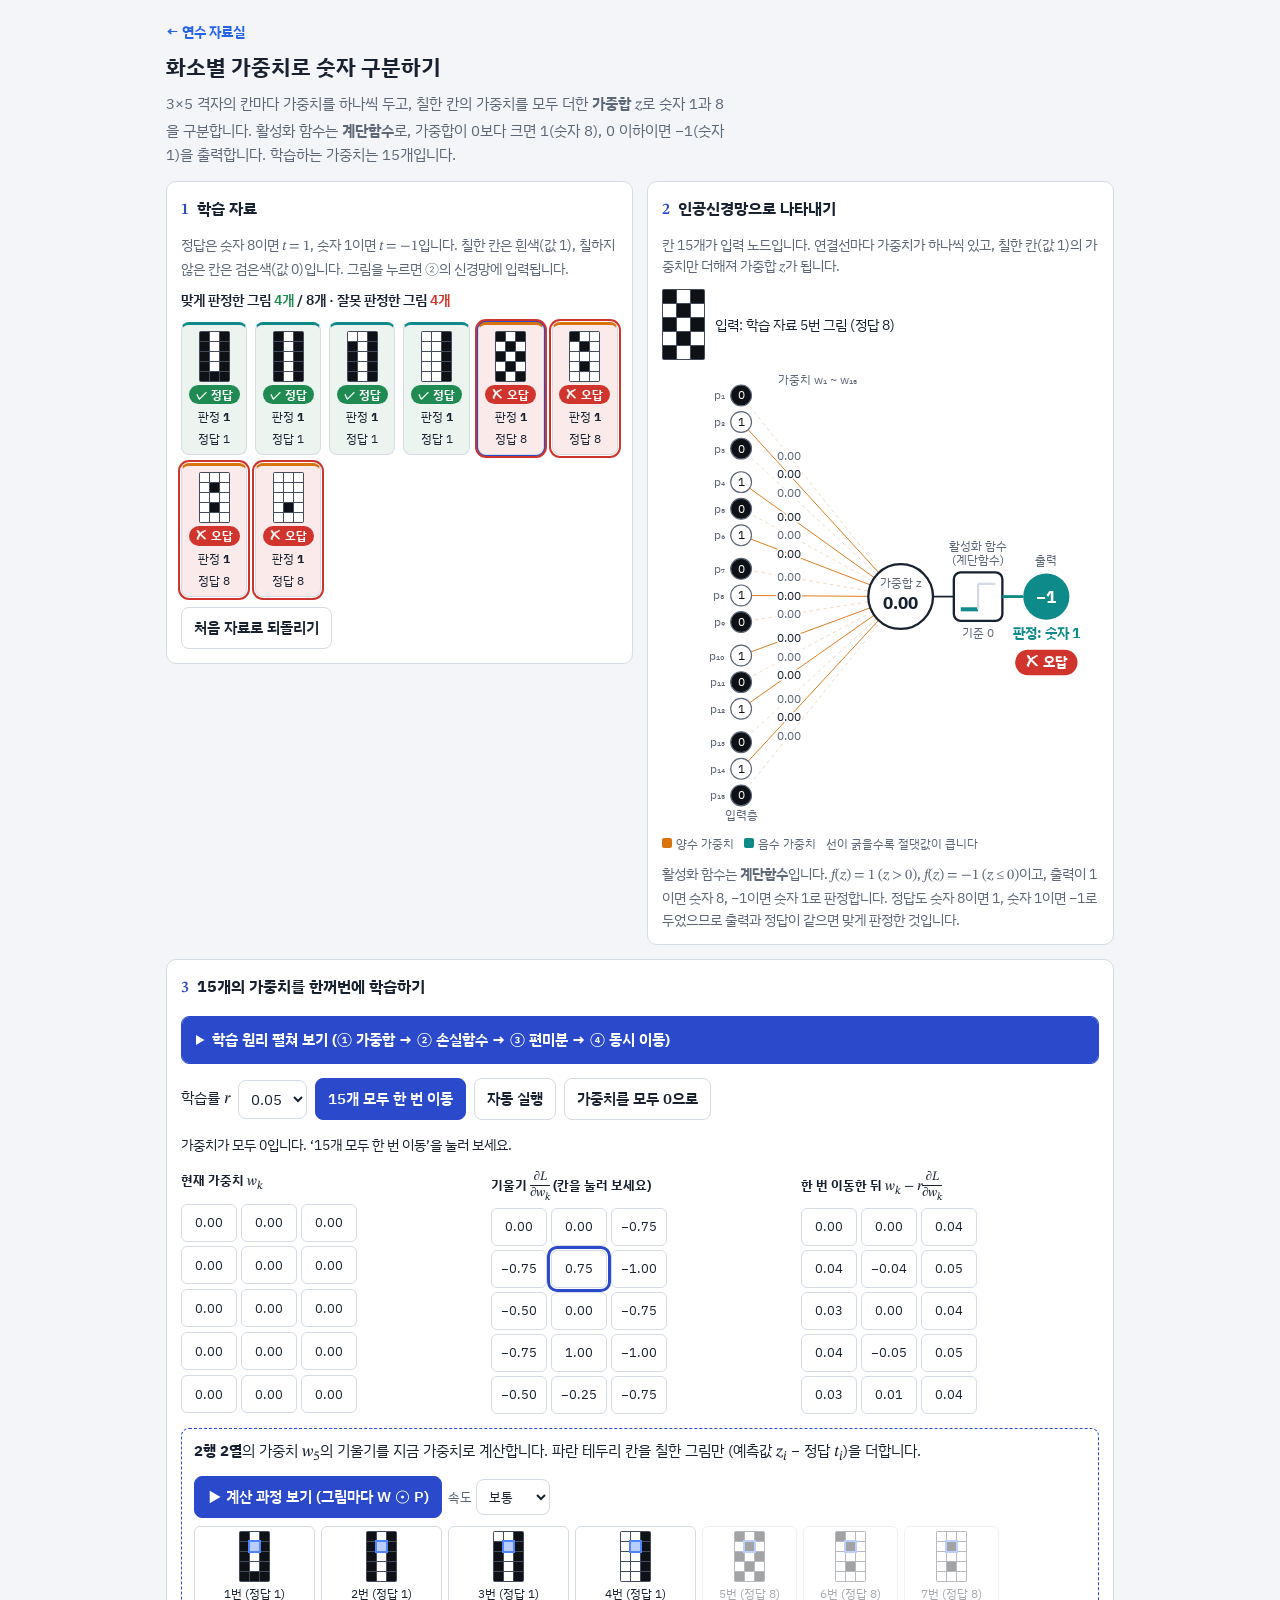
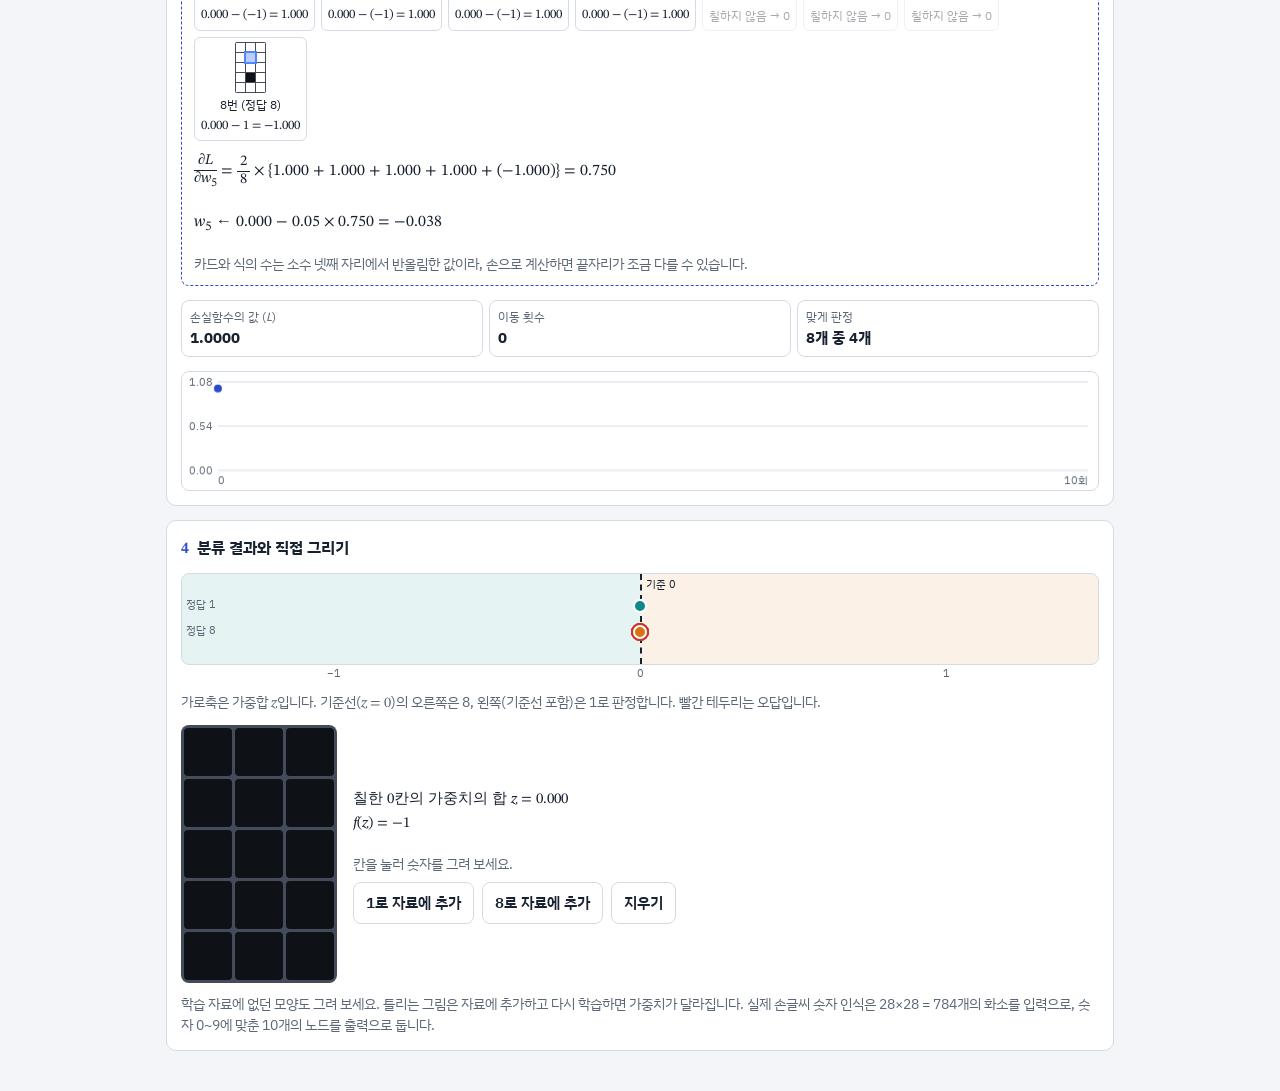
==== digit-weights/index.html @ baab2f42 "화소별 가중치 앱: 한 번 이동 애니메이션과 아다마르 곱 기울기 계산 애니메이션 추가 - 15개 모두 한 번 이동: 이동한 뒤 가중치가 현재 가중치 표로 날아가고, 기울기·이동 후" ====
<!DOCTYPE html>
<html lang="ko">
<head>
<meta charset="utf-8">
<meta name="viewport" content="width=device-width, initial-scale=1">
<title>화소별 가중치로 숫자 구분하기</title>
<link rel="preconnect" href="https://fonts.googleapis.com">
<link href="https://fonts.googleapis.com/css2?family=IBM+Plex+Sans+KR:wght@400;500;600;700&family=STIX+Two+Text:ital,wght@0,400;0,600;1,400;1,600&display=swap" rel="stylesheet">
<style>
/* 배치: 학습 자료·신경망(2단) → 15개 가중치 학습 → 분류 결과와 직접 그리기 */
:root{
  --bg:#f3f5f8; --panel:#ffffff; --ink:#18212f; --sub:#5b6676; --line:#d5dbe4;
  --accent:#2b4acb; --one:#0f8a8a; --seven:#8a4fd3; --eight:#d9730d; --bad:#d0342c; --good:#1f8a52; --cell:#e6eaf0;
  --pix-on:#ffffff; --pix-off:#0e1116; --pix-grid:#444c5c; --pix-hl:#4f86ff;
  --font-body:"IBM Plex Sans KR","Apple SD Gothic Neo","Malgun Gothic",sans-serif;
  --font-math:"STIX Two Text","Times New Roman",serif;
}
@media (prefers-color-scheme: dark){
  :root:not([data-theme="light"]){
    --bg:#11151c; --panel:#1a202a; --ink:#e8ecf2; --sub:#9aa5b5; --line:#313a48;
    --accent:#8ea4ff; --one:#3cc4c4; --seven:#c0a2ff; --eight:#f2a04a; --bad:#ff7b72; --good:#4cc38a; --cell:#283140;
    color-scheme:dark;
  }
}
:root[data-theme="dark"]{
  --bg:#11151c; --panel:#1a202a; --ink:#e8ecf2; --sub:#9aa5b5; --line:#313a48;
  --accent:#8ea4ff; --one:#3cc4c4; --seven:#c0a2ff; --eight:#f2a04a; --bad:#ff7b72; --good:#4cc38a; --cell:#283140;
  color-scheme:dark;
}
*{box-sizing:border-box}
html,body{margin:0}
body{background:var(--bg);color:var(--ink);font-family:var(--font-body);font-size:15px;line-height:1.6}
main{max-width:980px;margin:0 auto;padding:20px 16px 40px;display:grid;gap:14px}
header h1{font-size:22px;line-height:1.3;margin:0 0 10px;text-wrap:balance}
header .chapters{margin-bottom:10px}
.chapters{display:grid;grid-template-columns:repeat(3,1fr);gap:6px}
.chapters a{display:flex;flex-direction:column;align-items:center;padding:6px 4px;border-radius:10px;border:1px solid var(--line);background:var(--panel);color:var(--sub);text-decoration:none;font-weight:600;font-size:13.5px;line-height:1.25;text-align:center}
.chapters a small{font-size:11px;font-weight:500;opacity:.8}
.chapters a.cur{background:var(--ink);color:var(--panel);border-color:var(--ink)}
.chapters a:focus-visible{outline:2px solid var(--accent);outline-offset:2px}
@media (min-width:860px){
  .chapters a{flex-direction:row;justify-content:center;gap:8px;padding:9px}
  .chapters a small{font-size:13px}
}
header p{margin:0;color:var(--sub);max-width:62ch}
.cols{display:grid;gap:14px}
@media (min-width:820px){.cols{grid-template-columns:1fr 1fr;align-items:start}}
section{background:var(--panel);border:1px solid var(--line);border-radius:10px;padding:14px;display:grid;gap:10px;min-width:0}
h2{font-size:16px;margin:0;display:flex;gap:8px;align-items:baseline}
h2 .n{font-family:var(--font-math);color:var(--accent);font-weight:600}
.note{color:var(--sub);font-size:13.5px;margin:0}
.m{font-family:var(--font-math);font-size:1.08em;white-space:nowrap}
.m i{font-style:italic}
.frac{display:inline-flex;flex-direction:column;vertical-align:middle;text-align:center;line-height:1.15;font-size:.92em}
.frac>span:first-child{border-bottom:1px solid currentColor;padding:0 3px}
.formula{font-family:var(--font-math);font-size:17px;overflow-x:auto;padding:4px 0;white-space:nowrap}
.formula i{font-style:italic}
.num{font-variant-numeric:tabular-nums}

/* 학습 자료 */
.samples{display:grid;grid-template-columns:repeat(auto-fill,minmax(64px,1fr));gap:8px}
.s{border:1px solid var(--line);border-radius:8px;padding:6px 4px;display:grid;justify-items:center;gap:3px;font-size:12px;position:relative}
.s.d1{border-top:3px solid var(--one)} .s.d7{border-top:3px solid var(--seven)} .s.d8{border-top:3px solid var(--eight)}
.s.wrong{outline:2px solid var(--bad);outline-offset:1px}
.mini{display:grid;grid-template-columns:repeat(3,9px);gap:1px;background:var(--pix-grid);padding:1px;border-radius:2px}
.mini b{width:9px;height:9px;background:var(--pix-off)}
.mini b.on{background:var(--pix-on)}
.s .m{font-size:13px}
.s button{position:absolute;top:1px;right:2px;border:0;background:none;color:var(--sub);font-size:14px;line-height:1;padding:2px 4px;cursor:pointer}

/* 조작부 */
canvas{width:100%;height:230px;display:block;border:1px solid var(--line);border-radius:8px;background:var(--panel)}
.row{display:flex;flex-wrap:wrap;gap:8px;align-items:center}
button.b{font:inherit;font-weight:600;padding:8px 12px;border-radius:8px;border:1px solid var(--line);background:var(--panel);color:var(--ink);cursor:pointer}
button.b.p{background:var(--accent);border-color:var(--accent);color:var(--panel)}
button.b:focus-visible,input:focus-visible,select:focus-visible,.cellbtn:focus-visible{outline:2px solid var(--accent);outline-offset:2px}
select{font:inherit;padding:7px 8px;border-radius:8px;border:1px solid var(--line);background:var(--panel);color:var(--ink)}
input[type=range]{width:100%;accent-color:var(--accent)}
.stats{display:grid;grid-template-columns:repeat(4,1fr);gap:6px}
.stat{border:1px solid var(--line);border-radius:8px;padding:6px 8px}
.stat span{display:block;font-size:12px;color:var(--sub)}
.stat strong{font-size:15px}
.msg{font-size:13.5px;min-height:1.6em;margin:0}
.msg.warn{color:var(--bad);font-weight:600}

/* 분류 결과 수직선 */
.track{position:relative;height:92px;border:1px solid var(--line);border-radius:8px;overflow:hidden}
.zone8{position:absolute;top:0;bottom:0;right:0;background:color-mix(in srgb,var(--eight) 10%,transparent)}
.zone1{position:absolute;top:0;bottom:0;left:0;background:color-mix(in srgb,var(--one) 10%,transparent)}
.thr{position:absolute;top:0;bottom:0;width:0;border-left:2px dashed var(--ink)}
.thr span{position:absolute;top:2px;left:4px;font-size:11px;white-space:nowrap}
.lane{position:absolute;left:0;font-size:11px;color:var(--sub);padding-left:4px}
.dot{position:absolute;width:14px;height:14px;border-radius:50%;transform:translate(-50%,-50%);border:2px solid var(--panel)}
.dot.d1{background:var(--one)} .dot.d8{background:var(--eight)}
.dot.wrong{box-shadow:0 0 0 2px var(--bad)}
.dot.mine{background:var(--ink);border-radius:3px}
.axis{display:flex;justify-content:space-between;font-size:11px;color:var(--sub)}
.pill{display:inline-block;padding:2px 10px;border-radius:999px;font-weight:700;color:var(--panel)}
.pill.d1{background:var(--one)} .pill.d7{background:var(--seven)} .pill.d8{background:var(--eight)}

/* 직접 그리기 */
.draw{display:flex;gap:16px;flex-wrap:wrap;align-items:center}
.pad{display:grid;grid-template-columns:repeat(3,48px);gap:3px;touch-action:none;background:var(--pix-grid);padding:3px;border-radius:8px}
.cellbtn{width:48px;height:48px;border:0;border-radius:4px;background:var(--pix-off);cursor:pointer;padding:0}
.cellbtn.on{background:var(--pix-on)}
.out{display:grid;gap:6px;min-width:150px;flex:1}
@media (prefers-reduced-motion:no-preference){.dot{transition:left .25s}}

/* 가중치 지도 */
.wwrap{display:flex;gap:14px;flex-wrap:wrap;align-items:flex-start}
.wmap{display:grid;grid-template-columns:repeat(3,56px);gap:4px}
.wcell{width:56px;height:46px;border:1px solid var(--line);border-radius:6px;cursor:pointer;padding:0;font:inherit;font-size:13px;color:var(--ink);font-variant-numeric:tabular-nums}
.wcell.sel{outline:3px solid var(--accent);outline-offset:1px}
.wcell:focus-visible{outline:3px solid var(--accent);outline-offset:1px}
.legend{display:flex;gap:10px;font-size:12px;color:var(--sub);flex-wrap:wrap}
.legend i{display:inline-block;width:10px;height:10px;border-radius:2px;margin-right:4px;font-style:normal}
.side{flex:1;min-width:200px;display:grid;gap:8px}
canvas.small{height:120px}
.mini b{position:relative}
.mini b.hl{outline:2px solid var(--pix-hl);z-index:1}
.mini b.hl.on{background:#b9cdff}
.mini.big{grid-template-columns:repeat(3,13px)}
.mini.big b{width:13px;height:13px}
h3{font-size:14.5px;margin:6px 0 0}
.terms{display:grid;grid-template-columns:repeat(auto-fill,minmax(146px,1fr));gap:8px}
.term{border:1px solid var(--line);border-left:4px solid var(--line);border-radius:8px;padding:8px;display:grid;gap:4px;justify-items:start;font-size:12.5px}
.term.has{border-left-color:var(--accent)}
.term.none{color:var(--sub)}
.term .formula{font-size:16px;padding:0;color:var(--ink)}
.term.has .formula{color:var(--accent);font-weight:600}
.tag{font-size:11.5px;font-weight:600}
.st{display:block;line-height:1.45}
.st .lb{display:block;font-size:11px;color:var(--sub)}
.st .m{font-size:14.5px;white-space:normal}
#dSum{white-space:normal;line-height:1.9}
#myCalc{white-space:normal;font-size:15px}
.term.none .formula{color:var(--sub)}
.s{cursor:pointer}
.s.fed{background:color-mix(in srgb,var(--accent) 12%,var(--panel));box-shadow:0 0 0 2px var(--accent)}
.netwrap{display:flex;justify-content:center}
#net{width:100%;max-width:400px;height:auto;display:block}
#net text{font-family:var(--font-body);font-size:10.5px;fill:var(--ink);font-variant-numeric:tabular-nums}
#net .sub{fill:var(--sub)}
#net .wl{paint-order:stroke;stroke:var(--panel);stroke-width:3px}
#net .big{font-size:15px;font-weight:700}
#net g[data-k]{cursor:pointer}
.fedinfo{display:flex;gap:10px;align-items:center;font-size:13.5px}
.maps{display:flex;gap:8px;flex-wrap:wrap}
.maps .mt{font-size:12px;font-weight:600;margin-bottom:3px;white-space:nowrap}
.maps.o3 .mt{font-size:10.5px}
.maps.o2 .wmap{grid-template-columns:repeat(3,46px)} .maps.o2 .wcell{width:46px;height:40px;font-size:12px}
.maps.o3 .wmap{grid-template-columns:repeat(3,31px);gap:3px} .maps.o3 .wcell{width:31px;height:30px;font-size:9.5px;border-radius:4px}
.bars{display:grid;gap:6px}
.bar{display:grid;grid-template-columns:76px 1fr 92px;gap:8px;align-items:center;font-size:13px}
.bar .tr{height:14px;border-radius:7px;background:var(--cell);position:relative;overflow:hidden}
.bar .fl{position:absolute;top:0;bottom:0;border-radius:7px}
.bar.win{font-weight:700}
.fold{border:1px solid var(--line);border-radius:8px}
.fold{border-color:#2b4acb}
.fold summary{cursor:pointer;padding:12px 14px;font-weight:700;font-size:15px;color:#ffffff;background:#2b4acb;border-radius:7px}
.fold[open] summary{border-radius:7px 7px 0 0;margin-bottom:12px}
.fold summary .m{color:#ffffff}
.fold summary{line-height:1.5}
.fold summary:focus-visible{outline:2px solid var(--accent);outline-offset:2px}
.foldin{display:grid;gap:10px;padding:0 12px 12px;min-width:0}
[hidden]{display:none !important}
.axis2{position:relative;height:16px;font-size:11px;color:var(--sub)}
.axis2 span{position:absolute;transform:translateX(-50%)}

.animbar{display:flex;flex-wrap:wrap;gap:6px;align-items:center}
#animStep{font-size:12.5px;color:var(--sub);margin-left:4px}
.strip{display:flex;flex-wrap:wrap;gap:5px}
.strip span{padding:2px;border-radius:5px;border:2px solid transparent;opacity:.3;transition:opacity .3s}
.strip span.done{opacity:1}
.strip span.cur{opacity:1;border-color:var(--accent)}
.stagewrap{display:grid;gap:12px;grid-template-columns:minmax(0,1fr);align-items:start}

.stagehead{font-size:12px;font-weight:700;color:var(--accent);margin-bottom:4px}
.term.stage{max-width:300px}
.term .st.off,.term .tag.off{visibility:hidden}
.accum{display:grid;gap:8px;align-content:start;min-width:0}
#accText{white-space:normal;line-height:1.9;font-size:15px}
#accText .acclb{display:block;font-family:var(--font-body);font-size:12px;color:var(--sub);line-height:1.5;margin:2px 0}
.newterm{color:var(--accent);font-weight:700}
#accText .tm{white-space:nowrap}
@keyframes stIn{from{opacity:0;transform:translateY(5px)}to{opacity:1;transform:none}}
@keyframes cardIn{from{opacity:0;transform:translateX(14px)}to{opacity:1;transform:none}}
.pop,.newterm{animation:stIn .5s ease}
.term.enter{animation:cardIn .4s ease}
@media (prefers-reduced-motion:reduce){.pop,.newterm,.term.enter{animation:none}}

.calcbox{display:flex;flex-wrap:wrap;gap:12px;align-items:flex-start}
.cgrid{display:grid;grid-template-columns:repeat(3,52px);gap:3px;background:var(--pix-grid);padding:3px;border-radius:8px;flex:0 0 auto}
.cc{height:46px;border-radius:4px;display:flex;flex-direction:column;align-items:center;justify-content:center;font-size:13.5px;line-height:1.15;font-variant-numeric:tabular-nums;font-family:var(--font-math)}
.cc.on{background:var(--pix-on);color:#0e1116}
.cc.off{background:var(--pix-off);color:#c7ccd6}
.cc small{font-size:9.5px;opacity:.75}
.cc.off.proc span{opacity:.55}
.cc.on.proc{background:#fff1dc}
.cc.csel{outline:3px solid var(--pix-hl);outline-offset:-3px}
.cc.ccur{box-shadow:0 0 0 3px #f2a04a;position:relative;z-index:1}
.clines{display:grid;gap:9px;flex:1 1 200px;min-width:0}
.cl{font-size:13.5px;line-height:1.6}
.cl .lb{display:block;font-size:11.5px;color:var(--sub);font-family:var(--font-body)}
.cl .m{white-space:normal;font-size:15px}
.cnow{color:var(--eight);font-weight:600}
.spd{font-size:12.5px;color:var(--sub);display:flex;align-items:center;gap:4px}
.cfin{color:var(--accent)}
/* ===== 정답 표시·15개 변수 학습 (추가) ===== */
.okline{font-size:14px;font-weight:600;margin:0}
.okline .g{color:var(--good)} .okline .x{color:var(--bad)}
.s.right{background:color-mix(in srgb,var(--good) 9%,var(--panel))}
.s.wrong{background:color-mix(in srgb,var(--bad) 10%,var(--panel));outline:2px solid var(--bad);outline-offset:1px}
.s .badge{font-size:11.5px;font-weight:700;padding:1px 7px;border-radius:999px;color:#fff;line-height:1.5}
.s.right .badge{background:var(--good)} .s.wrong .badge{background:var(--bad)}
.s .vv{font-weight:700}
.steps3{display:grid;gap:10px}
.mstep{border:1px solid var(--line);border-left:4px solid var(--accent);border-radius:8px;padding:10px 12px;display:grid;gap:6px}
.mstep .hd{font-weight:700;font-size:14.5px}
.mstep p{margin:0;font-size:14px;line-height:1.75}
.mstep .formula{font-size:17px;white-space:normal;line-height:2}
.sum{display:inline-flex;flex-direction:column;align-items:center;vertical-align:middle;line-height:1;font-size:.9em;margin:0 2px}
.sum b{font-size:1.45em;font-weight:400;line-height:1}
.sum small{font-size:.62em}
.grids{display:grid;grid-template-columns:repeat(auto-fit,minmax(190px,1fr));gap:12px}
.gbox{display:grid;gap:4px;justify-items:start}
.gbox .gt{font-size:13px;font-weight:700}
.gbox .gt .m{font-weight:400}
.g3{display:grid;grid-template-columns:repeat(3,56px);gap:4px}
.g3 button,.g3 div{width:56px;height:38px;border:1px solid var(--line);border-radius:6px;font:inherit;font-size:13px;font-variant-numeric:tabular-nums;color:var(--ink);display:flex;align-items:center;justify-content:center;padding:0;background:var(--panel)}
.g3 button{cursor:pointer}
.g3 .sel{outline:3px solid var(--accent);outline-offset:1px}
.work{border:1px dashed var(--accent);border-radius:8px;padding:10px 12px;display:grid;gap:8px}
.work .formula{white-space:normal;line-height:2;font-size:16px}
.wlist{display:flex;flex-wrap:wrap;gap:6px}
.wpic{display:grid;justify-items:center;gap:2px;border:1px solid var(--line);border-radius:6px;padding:4px 6px;font-size:12px;font-variant-numeric:tabular-nums}
.wpic.skip{opacity:.38}
.big3{display:grid;gap:14px}
.out{min-width:200px}
/* 한 번 이동: 이동한 가중치가 현재 가중치로 날아가는 애니메이션 */
.flycell{position:fixed;z-index:60;display:flex;align-items:center;justify-content:center;border:2px solid var(--accent);border-radius:6px;background:color-mix(in srgb,var(--accent) 14%,var(--panel));color:var(--ink);font-size:13px;font-weight:700;font-variant-numeric:tabular-nums;pointer-events:none;box-shadow:0 6px 14px rgba(0,0,0,.18)}
.g3 .leaving{opacity:.25;transition:opacity .25s}
@keyframes flashIn{0%{background:color-mix(in srgb,var(--accent) 30%,var(--panel));transform:scale(1.06)}100%{background:var(--panel);transform:none}}
.g3 .flash{animation:flashIn 1.1s ease}
/* 기울기 계산: 아다마르 곱 애니메이션 */
.habar{display:flex;flex-wrap:wrap;gap:6px;align-items:center}
.habar .spd{font-size:12.5px;color:var(--sub);display:flex;align-items:center;gap:4px}
.wpic{cursor:pointer}
.wpic.now{outline:3px solid var(--accent);outline-offset:1px;opacity:1}
.wpic.wait{opacity:.45}
.hstage{border:2px solid var(--accent);border-radius:10px;padding:12px;display:grid;gap:10px;background:var(--panel)}
.hstage .hh{font-size:13px;font-weight:700;color:var(--accent)}
.hrow{display:flex;flex-wrap:wrap;align-items:center;gap:8px}
.hm{display:grid;gap:4px;justify-items:center}
.hm .ht{font-size:12px;color:var(--sub)}
.hgrid{display:grid;grid-template-columns:repeat(3,50px);gap:3px}
.hgrid div{height:36px;border:1px solid var(--line);border-radius:5px;display:flex;align-items:center;justify-content:center;font-size:13.5px;font-variant-numeric:tabular-nums;font-family:var(--font-math);background:var(--panel)}
.hgrid .px{background:var(--pix-off);color:#c7ccd6;border-color:var(--pix-grid)}
.hgrid .px.on{background:var(--pix-on);color:#0e1116}
.hgrid .done{background:color-mix(in srgb,var(--line) 35%,var(--panel))}
.hgrid .done.nz{background:color-mix(in srgb,var(--eight) 16%,var(--panel));font-weight:700}
.hgrid .sel{outline:3px solid var(--pix-hl);outline-offset:-3px}
.hgrid .cur{box-shadow:0 0 0 3px #f2a04a;position:relative;z-index:1;transform:scale(1.08)}
.hop{font-size:24px;font-family:var(--font-math);padding:0 2px}
.hlines{display:grid;gap:8px}
.hlines .hl{font-size:14px;line-height:1.6}
.hlines .hl .lb{display:block;font-size:11.5px;color:var(--sub)}
.hlines .hl .m{white-space:normal;font-size:15.5px}
.hlines .now{color:var(--eight);font-weight:600}
@keyframes hlIn{from{opacity:0;transform:translateY(4px)}to{opacity:1;transform:none}}
.hlines .pop{animation:hlIn .4s ease}
@media (max-width:520px){.hgrid{grid-template-columns:repeat(3,40px)}.hgrid div{height:32px;font-size:12px}.hop{font-size:20px}}
.bar{grid-template-columns:64px minmax(0,1fr) 58px}
</style>
</head>
<body>
<main>
<header>
  <a href="../#tools" style="display:inline-block;margin:0 0 10px;color:#2563eb;font-size:14px;font-weight:700;text-decoration:none">← 연수 자료실</a>
  <h1>화소별 가중치로 숫자 구분하기</h1>
  <p id="intro">3×5 격자의 칸마다 가중치를 하나씩 두고, 칠한 칸의 가중치를 모두 더한 <b>가중합</b> <span class="m"><i>z</i></span>로 숫자 1과 8을 구분합니다. 활성화 함수는 <b>계단함수</b>로, 가중합이 0보다 크면 1(숫자 8), 0 이하이면 −1(숫자 1)을 출력합니다. 학습하는 가중치는 15개입니다.</p>
</header>

<div class="cols">
<section aria-labelledby="h1">
  <h2 id="h1"><span class="n">1</span>학습 자료</h2>
  <p class="note">정답은 숫자 8이면 <span class="m"><i>t</i> = 1</span>, 숫자 1이면 <span class="m"><i>t</i> = −1</span>입니다. 칠한 칸은 흰색(값 1), 칠하지 않은 칸은 검은색(값 0)입니다. 그림을 누르면 ②의 신경망에 입력됩니다.</p>
  <p class="okline" id="okline"></p>
  <div class="samples" id="samples"></div>
  <div class="row"><button class="b" id="resetData" type="button">처음 자료로 되돌리기</button></div>
</section>

<section aria-labelledby="hn">
  <h2 id="hn"><span class="n">2</span>인공신경망으로 나타내기</h2>
  <p class="note">칸 15개가 입력 노드입니다. 연결선마다 가중치가 하나씩 있고, 칠한 칸(값 1)의 가중치만 더해져 가중합 <span class="m"><i>z</i></span>가 됩니다.</p>
  <div class="fedinfo" id="fedinfo"></div>
  <div class="netwrap"><svg id="net" viewBox="0 0 346 392" role="img" aria-label="입력 노드 15개, 출력 노드 1개, 계단함수로 이루어진 인공신경망"></svg></div>
  <div class="legend"><span><i style="background:var(--eight)"></i>양수 가중치</span><span><i style="background:var(--one)"></i>음수 가중치</span><span>선이 굵을수록 절댓값이 큽니다</span></div>
  <p class="note">활성화 함수는 <b>계단함수</b>입니다. <span class="m"><i>f</i>(<i>z</i>) = 1 (<i>z</i> &gt; 0)</span>, <span class="m"><i>f</i>(<i>z</i>) = −1 (<i>z</i> ≤ 0)</span>이고, 출력이 1이면 숫자 8, −1이면 숫자 1로 판정합니다. 정답도 숫자 8이면 1, 숫자 1이면 −1로 두었으므로 출력과 정답이 같으면 맞게 판정한 것입니다.</p>
</section>
</div>

<section aria-labelledby="h2" class="big3">
  <h2 id="h2"><span class="n">3</span>15개의 가중치를 한꺼번에 학습하기</h2>
  <details class="fold" id="theory">
    <summary>학습 원리 펼쳐 보기 (① 가중합 → ② 손실함수 → ③ 편미분 → ④ 동시 이동)</summary>
    <div class="foldin">
  <div class="steps3">
    <div class="mstep">
      <div class="hd">① 그림마다 가중합 구하기</div>
      <p><span class="m"><i>i</i></span>번째 그림의 <span class="m"><i>k</i></span>번째 칸의 값을 <span class="m"><i>p</i><sub><i>i</i>,<i>k</i></sub></span>라 하면, <span class="m"><i>p</i><sub><i>i</i>,<i>k</i></sub></span>는 그 칸을 칠했으면 1, 아니면 0입니다. <span class="m"><i>i</i></span>번째 그림의 가중합 <span class="m"><i>z</i><sub><i>i</i></sub></span>는 다음과 같습니다.</p>
      <div class="formula"><i>z</i><sub><i>i</i></sub> = <i>w</i><sub>1</sub><i>p</i><sub><i>i</i>,1</sub> + <i>w</i><sub>2</sub><i>p</i><sub><i>i</i>,2</sub> + ⋯ + <i>w</i><sub>15</sub><i>p</i><sub><i>i</i>,15</sub></div>
      <p>예를 들어 1번 그림의 가중합은 <span class="m"><i>z</i><sub>1</sub> = <i>w</i><sub>1</sub><i>p</i><sub>1,1</sub> + <i>w</i><sub>2</sub><i>p</i><sub>1,2</sub> + ⋯ + <i>w</i><sub>15</sub><i>p</i><sub>1,15</sub></span>입니다. 가중치 <span class="m"><i>w</i><sub>1</sub>, ⋯, <i>w</i><sub>15</sub></span>는 모든 그림에 똑같이 쓰이고, 그림마다 달라지는 것은 칸의 값뿐입니다.</p>
      <p>이 가중합 <span class="m"><i>z</i><sub><i>i</i></sub></span>를 <span class="m"><i>i</i></span>번째 그림에 대한 인공신경망의 <b>예측값</b>으로 봅니다. <span class="m"><i>i</i></span>번째 그림의 정답을 <span class="m"><i>t</i><sub><i>i</i></sub></span>라 하면(숫자 8이면 1, 숫자 1이면 −1), 예측값 <span class="m"><i>z</i><sub><i>i</i></sub></span>가 정답 <span class="m"><i>t</i><sub><i>i</i></sub></span>에 가까울수록 잘 예측한 것입니다.</p>
    </div>
    <div class="mstep">
      <div class="hd">② 15개 변수의 손실함수: (예측값 − 정답)<sup>2</sup>의 평균</div>
      <div class="formula"><i>L</i>(<i>w</i><sub>1</sub>, <i>w</i><sub>2</sub>, ⋯, <i>w</i><sub>15</sub>) = <span class="frac"><span>1</span><span><i>n</i></span></span>{(<i>z</i><sub>1</sub> − <i>t</i><sub>1</sub>)<sup>2</sup> + (<i>z</i><sub>2</sub> − <i>t</i><sub>2</sub>)<sup>2</sup> + ⋯ + (<i>z</i><sub><i>n</i></sub> − <i>t</i><sub><i>n</i></sub>)<sup>2</sup>}</div>
      <p><span class="m"><i>n</i></span>은 그림의 수입니다. 그림마다 예측값과 정답의 차 <span class="m"><i>z</i><sub><i>i</i></sub> − <i>t</i><sub><i>i</i></sub></span>(오차)를 제곱해 평균한 값이 손실함수이고, 예측값이 정답에 가까울수록 <span class="m"><i>L</i></span>의 값이 작아집니다. <span class="m"><i>z</i><sub><i>i</i></sub></span>가 가중치 15개로 이루어져 있으므로 <span class="m"><i>L</i></span>은 15개 변수의 함수입니다. 판정은 계단함수의 출력으로 하지만, 손실함수는 활성화 함수를 거치기 전의 가중합, 즉 예측값 <span class="m"><i>z</i><sub><i>i</i></sub></span>와 정답의 차로 계산합니다. 계단함수는 기울기가 0인 구간뿐이라 계단함수의 출력으로 손실함수를 만들면 기울기가 0이 되어 경사하강법으로 가중치를 움직일 수 없기 때문입니다.</p>
    </div>
    <div class="mstep">
      <div class="hd">③ 가중치 하나에 대한 기울기 (편미분)</div>
      <p>나머지 14개의 가중치를 상수로 보면 <span class="m"><i>z</i><sub><i>i</i></sub> = <i>p</i><sub><i>i</i>,<i>k</i></sub><i>w</i><sub><i>k</i></sub> + (상수)</span>이므로 <span class="m">(<i>z</i><sub><i>i</i></sub> − <i>t</i><sub><i>i</i></sub>)<sup>2</sup></span>은 <span class="m"><i>w</i><sub><i>k</i></sub></span>에 대한 이차식이고, <span class="m"><i>w</i><sub><i>k</i></sub></span>에 대하여 미분하면 <span class="m">2(<i>z</i><sub><i>i</i></sub> − <i>t</i><sub><i>i</i></sub>) × <i>p</i><sub><i>i</i>,<i>k</i></sub></span>입니다. 이렇게 한 변수만 남기고 미분한 것을 <b>편미분</b>이라 하고 <span class="m"><span class="frac"><span>∂<i>L</i></span><span>∂<i>w</i><sub><i>k</i></sub></span></span></span>로 나타냅니다.</p>
      <div class="formula"><span class="frac"><span>∂<i>L</i></span><span>∂<i>w</i><sub><i>k</i></sub></span></span> = <span class="frac"><span>2</span><span><i>n</i></span></span>{(<i>z</i><sub>1</sub> − <i>t</i><sub>1</sub>)<i>p</i><sub>1,<i>k</i></sub> + (<i>z</i><sub>2</sub> − <i>t</i><sub>2</sub>)<i>p</i><sub>2,<i>k</i></sub> + ⋯ + (<i>z</i><sub><i>n</i></sub> − <i>t</i><sub><i>n</i></sub>)<i>p</i><sub><i>n</i>,<i>k</i></sub>}</div>
      <p><span class="m"><i>k</i></span>번째 칸을 칠하지 않은 그림은 <span class="m"><i>p</i><sub><i>i</i>,<i>k</i></sub> = 0</span>이라 빠집니다. 그래서 <b><span class="m"><i>k</i></span>번째 칸을 칠한 그림의 (예측값 − 정답)만 더해</b> <span class="m"><span class="frac"><span>2</span><span><i>n</i></span></span></span>을 곱하면 됩니다. 예를 들어 숫자 8 그림인데 예측값 <span class="m"><i>z</i><sub><i>i</i></sub></span>가 정답 1보다 작으면 <span class="m"><i>z</i><sub><i>i</i></sub> − <i>t</i><sub><i>i</i></sub> &lt; 0</span>이라 그 그림이 칠한 칸의 기울기를 음수 쪽으로 당기고, 아래 ④에서 그 칸의 가중치가 커집니다.</p>
    </div>
    <div class="mstep">
      <div class="hd">④ 15개를 동시에 이동</div>
      <div class="formula"><i>w</i><sub><i>k</i></sub> ← <i>w</i><sub><i>k</i></sub> − <i>r</i> × <span class="frac"><span>∂<i>L</i></span><span>∂<i>w</i><sub><i>k</i></sub></span></span> &nbsp;(<i>k</i> = 1, 2, ⋯, 15)</div>
      <p><span class="m"><i>r</i></span>는 학습률입니다. 지금의 가중치로 기울기 15개를 <b>먼저 모두 계산한 다음</b> 15개를 한꺼번에 바꿉니다. 기울기 15개를 묶은 <span class="m">(<span class="frac"><span>∂<i>L</i></span><span>∂<i>w</i><sub>1</sub></span></span>, ⋯, <span class="frac"><span>∂<i>L</i></span><span>∂<i>w</i><sub>15</sub></span></span>)</span>의 반대 방향이 손실함수의 값이 가장 빠르게 줄어드는 방향이고, 이 방향으로 조금씩 이동하는 것이 경사하강법입니다.</p>
    </div>
  </div>
    </div>
  </details>

  <div class="row">
    <label for="eta">학습률 <span class="m"><i>r</i></span></label>
    <select id="eta">
      <option value="0.01">0.01</option>
      <option value="0.02">0.02</option>
      <option value="0.05" selected>0.05</option>
      <option value="0.1">0.1</option>
      <option value="0.2">0.2</option>
      <option value="0.5">0.5</option>
    </select>
    <button class="b p" id="stepAll" type="button">15개 모두 한 번 이동</button>
    <button class="b" id="auto" type="button">자동 실행</button>
    <button class="b" id="resetW" type="button">가중치를 모두 0으로</button>
  </div>
  <p class="msg num" id="msg"></p>
  <div class="grids">
    <div class="gbox"><div class="gt">현재 가중치 <span class="m"><i>w</i><sub><i>k</i></sub></span></div><div class="g3" id="gW"></div></div>
    <div class="gbox"><div class="gt">기울기 <span class="m"><span class="frac"><span>∂<i>L</i></span><span>∂<i>w</i><sub><i>k</i></sub></span></span></span> (칸을 눌러 보세요)</div><div class="g3" id="gG" role="group" aria-label="칸별 기울기"></div></div>
    <div class="gbox"><div class="gt">한 번 이동한 뒤 <span class="m"><i>w</i><sub><i>k</i></sub> − <i>r</i><span class="frac"><span>∂<i>L</i></span><span>∂<i>w</i><sub><i>k</i></sub></span></span></span></div><div class="g3" id="gN"></div></div>
  </div>
  <div class="work" id="work"></div>

  <div class="stats num" style="grid-template-columns:repeat(3,1fr)">
    <div class="stat"><span>손실함수의 값 (<i>L</i>)</span><strong id="vL"></strong></div>
    <div class="stat"><span>이동 횟수</span><strong id="vN"></strong></div>
    <div class="stat"><span>맞게 판정</span><strong id="acc"></strong></div>
  </div>
  <canvas id="histc" class="small" role="img" aria-label="이동 횟수에 따른 손실함수 값의 변화"></canvas>
</section>

<section aria-labelledby="h4">
  <h2 id="h4"><span class="n">4</span>분류 결과와 직접 그리기</h2>
  <div id="trackBox">
    <div class="track" id="track"></div>
    <div class="axis2 num" id="axis2"></div>
  </div>
  <p class="note">가로축은 가중합 <span class="m"><i>z</i></span>입니다. 기준선(<span class="m"><i>z</i> = 0</span>)의 오른쪽은 8, 왼쪽(기준선 포함)은 1로 판정합니다. 빨간 테두리는 오답입니다.</p>
  <div class="draw">
    <div class="pad" id="pad" role="group" aria-label="3×5 그림판"></div>
    <div class="out">
      <div class="formula num" id="myCalc"></div>
      <div class="bars num" id="bars"></div>
      <div id="myVerdict"></div>
      <div class="row" id="addBtns"><button class="b" type="button" data-add="1">1로 자료에 추가</button><button class="b" type="button" data-add="8">8로 자료에 추가</button><button class="b" id="clearPad" type="button">지우기</button></div>
    </div>
  </div>
  <p class="note">학습 자료에 없던 모양도 그려 보세요. 틀리는 그림은 자료에 추가하고 다시 학습하면 가중치가 달라집니다. 실제 손글씨 숫자 인식은 28×28 = 784개의 화소를 입력으로, 숫자 0~9에 맞춘 10개의 노드를 출력으로 둡니다.</p>
</section>
</main>

<script>
(function(){
  var RAW=[
    [".#.",".#.",".#.",".#.","...",1],
    [".#.",".#.",".#.",".#.",".#.",1],
    ["##.",".#.",".#.",".#.",".#.",1],
    ["##.","##.","##.","##.","##.",1],
    [".#.","#.#",".#.","#.#",".#.",8],
    [".##","#.#","###","#.#","###",8],
    ["###","#.#","###","#.#","###",8],
    ["###","###","###","#.#","###",8]
  ];
  var TMIN=-1.5,TMAX=1.5,timer=null;
  var $=function(id){return document.getElementById(id)};
  function zeros(){var z=[];for(var i=0;i<15;i++)z.push(0);return z}
  function base(){return RAW.map(function(r){return {cells:r.slice(0,5).join("").split("").map(function(x){return x==="#"?1:0}),c:r[5],base:true}})}
  var cur={data:base(),W:zeros(),feed:4,pad:zeros(),steps:0,hist:[],gk:4};

  function sum(a){return a.reduce(function(s,v){return s+v},0)}
  function zOf(c){var s=0;for(var k=0;k<15;k++)s+=cur.W[k]*c[k];return s}
  function target(d){return d.c===8?1:-1}
  function verdict(c){return zOf(c)>0?8:1}             // 계단함수: z > 0 이면 1(숫자 8), z ≤ 0 이면 −1(숫자 1)
  function loss(){var n=cur.data.length,t=0;cur.data.forEach(function(d){var e=zOf(d.cells)-target(d);t+=e*e});return n?t/n:0}
  function grads(){
    var n=cur.data.length,G=zeros();
    cur.data.forEach(function(d){var e=zOf(d.cells)-target(d);for(var k=0;k<15;k++)G[k]+=2*e*d.cells[k]/n});
    return G;
  }
  function eta(){return parseFloat($("eta").value)}
  function fmt(v,k){var s=v.toFixed(k);if(parseFloat(s)===0)s=(0).toFixed(k);return s.replace("-","−")}
  function par(v,k){var s=fmt(v,k);return s.charAt(0)==="−"?"("+s+")":s}
  function mini(cells,hl,big){
    var h='<div class="mini'+(big?' big':'')+'">';
    cells.forEach(function(v,i){var c=(v?'on':'')+(i===hl?' hl':'');h+='<b'+(c?' class="'+c+'"':'')+'></b>'});
    return h+'</div>';
  }
  function css(n){return getComputedStyle(document.documentElement).getPropertyValue(n).trim()}
  function nOk(){var ok=0;cur.data.forEach(function(d){if(verdict(d.cells)===d.c)ok++});return ok}
  function tpos(v){return (Math.max(TMIN,Math.min(TMAX,v))-TMIN)/(TMAX-TMIN)*100}
  var SUBS="₀₁₂₃₄₅₆₇₈₉";
  function subn(n){return String(n).split("").map(function(c){return SUBS[+c]}).join("")}
  function cellName(k){return (Math.floor(k/3)+1)+'행 '+(k%3+1)+'열'}

  /* ---------- 1. 학습 자료 ---------- */
  function renderSamples(){
    var h="";
    cur.data.forEach(function(d,i){
      var v=verdict(d.cells),ok=v===d.c;
      h+='<div class="s d'+d.c+(ok?' right':' wrong')+(cur.feed===i?' fed':'')+'" data-feed="'+i+'">'+mini(d.cells,-1)+
         '<span class="badge">'+(ok?'✓ 정답':'✗ 오답')+'</span>'+
         '<span class="num">판정 <span class="vv">'+v+'</span></span><span class="num">정답 '+d.c+'</span>'+
         (d.base?'':'<button type="button" data-del="'+i+'" aria-label="이 그림 삭제">×</button>')+'</div>';
    });
    $("samples").innerHTML=h;
    var n=cur.data.length,ok=nOk();
    $("okline").innerHTML='맞게 판정한 그림 <span class="g">'+ok+'개</span> / '+n+'개'+(n-ok?' · 잘못 판정한 그림 <span class="x">'+(n-ok)+'개</span>':' · 모두 맞혔습니다');
  }

  /* ---------- 2. 인공신경망 (계단함수) ---------- */
  function renderNet(){
    if(cur.feed!=="pad"&&cur.feed>=cur.data.length)cur.feed=cur.data.length?0:"pad";
    var fromData=cur.feed!=="pad",cells=fromData?cur.data[cur.feed].cells:cur.pad;
    $("fedinfo").innerHTML=mini(cells,-1,true)+'<span>입력: '+(fromData?'학습 자료 '+(cur.feed+1)+'번 그림 (정답 '+cur.data[cur.feed].c+')':'내가 그린 그림')+'</span>';
    var ix=52,ox=190,oy=196,r=28,ax=236,aw=42,qx=316,k,edges="",nodes="",z=zOf(cells),is8=z>0,v=is8?8:1;
    var vc=is8?'var(--eight)':'var(--one)',mx=ax+aw/2;
    for(k=0;k<15;k++){
      var y=22+k*23+Math.floor(k/3)*6,on=cells[k],w=cur.W[k];
      var col=w>=0?'var(--eight)':'var(--one)',sw=Math.max(0.8,Math.min(7,Math.abs(w)*9));
      var lx=ix+0.3*(ox-ix),ly=y+0.3*(oy-y);
      edges+='<line x1="'+ix+'" y1="'+y+'" x2="'+ox+'" y2="'+oy+'" style="stroke:'+col+';stroke-width:'+sw.toFixed(1)+';opacity:'+(on?1:0.28)+(on?'':';stroke-dasharray:3 3')+'"/>'+
        '<text class="wl" x="'+lx.toFixed(1)+'" y="'+(ly+3.5).toFixed(1)+'" text-anchor="middle" style="'+(on?'':'fill:var(--sub)')+'">'+fmt(w,2)+'</text>';
      nodes+='<circle cx="'+ix+'" cy="'+y+'" r="9" style="fill:'+(on?'var(--pix-on)':'var(--pix-off)')+';stroke:var(--sub);stroke-width:1"/>'+
        '<text x="'+ix+'" y="'+(y+3.5)+'" text-anchor="middle" style="fill:'+(on?'#0e1116':'#ffffff')+'">'+on+'</text>'+
        '<text class="sub" x="'+(ix-14)+'" y="'+(y+3.5)+'" text-anchor="end">p'+subn(k+1)+'</text>';
    }
    var h=edges+nodes+
      '<text class="sub" x="'+ix+'" y="388" text-anchor="middle">입력층</text>'+
      '<text class="sub" x="118" y="12" text-anchor="middle">가중치 w₁ ~ w₁₅</text>'+
      // 가중합 노드
      '<circle cx="'+ox+'" cy="'+oy+'" r="'+r+'" style="fill:var(--panel);stroke:var(--ink);stroke-width:2"/>'+
      '<text class="sub" x="'+ox+'" y="'+(oy-8)+'" text-anchor="middle">가중합 z</text>'+
      '<text class="big" x="'+ox+'" y="'+(oy+11)+'" text-anchor="middle">'+fmt(z,2)+'</text>'+
      '<line x1="'+(ox+r)+'" y1="'+oy+'" x2="'+ax+'" y2="'+oy+'" style="stroke:var(--ink);stroke-width:1.5"/>'+
      // 계단함수 상자
      '<rect x="'+ax+'" y="'+(oy-21)+'" width="'+aw+'" height="42" rx="6" style="fill:var(--panel);stroke:var(--ink);stroke-width:2"/>'+
      '<polyline points="'+(ax+6)+','+(oy+11)+' '+mx+','+(oy+11)+'" style="fill:none;stroke:'+(is8?'var(--line)':'var(--one)')+';stroke-width:'+(is8?2:3.5)+'"/>'+
      '<polyline points="'+mx+','+(oy+11)+' '+mx+','+(oy-11)+'" style="fill:none;stroke:var(--line);stroke-width:2"/>'+
      '<polyline points="'+mx+','+(oy-11)+' '+(ax+aw-6)+','+(oy-11)+'" style="fill:none;stroke:'+(is8?'var(--eight)':'var(--line)')+';stroke-width:'+(is8?3.5:2)+'"/>'+
      '<text class="sub" x="'+mx+'" y="'+(oy-40)+'" text-anchor="middle">활성화 함수</text>'+
      '<text class="sub" x="'+mx+'" y="'+(oy-28)+'" text-anchor="middle">(계단함수)</text>'+
      '<text class="sub" x="'+mx+'" y="'+(oy+35)+'" text-anchor="middle">기준 0</text>'+
      // 출력과 판정
      '<line x1="'+(ax+aw)+'" y1="'+oy+'" x2="'+(qx-20)+'" y2="'+oy+'" style="stroke:'+vc+';stroke-width:2.5"/>'+
      '<circle cx="'+qx+'" cy="'+oy+'" r="20" style="fill:'+vc+'"/>'+
      '<text class="big" x="'+qx+'" y="'+(oy+5.5)+'" text-anchor="middle" style="fill:var(--panel)">'+(is8?'1':'−1')+'</text>'+
      '<text class="sub" x="'+qx+'" y="'+(oy-28)+'" text-anchor="middle">출력</text>'+
      '<text x="'+qx+'" y="'+(oy+36)+'" text-anchor="middle" style="font-weight:700;font-size:12px;fill:'+vc+'">판정: 숫자 '+v+'</text>';
    if(fromData){
      var ok=v===cur.data[cur.feed].c;
      h+='<rect x="'+(qx-27)+'" y="'+(oy+46)+'" width="54" height="22" rx="11" style="fill:'+(ok?'var(--good)':'var(--bad)')+'"/>'+
        '<text x="'+qx+'" y="'+(oy+61)+'" text-anchor="middle" style="fill:#fff;font-weight:700;font-size:12px">'+(ok?'✓ 정답':'✗ 오답')+'</text>';
    }
    $("net").innerHTML=h;
  }

  /* ---------- 3. 학습: 기울기 표와 계산 과정 ---------- */
  function renderLearn(){
    var G=grads(),r=eta(),gW="",gG="",gN="",k;
    for(k=0;k<15;k++){
      gW+='<div>'+fmt(cur.W[k],2)+'</div>';
      gG+='<button type="button" data-k="'+k+'" class="'+(k===cur.gk?'sel':'')+'" aria-label="'+cellName(k)+' 기울기">'+fmt(G[k],2)+'</button>';
      gN+='<div>'+fmt(cur.W[k]-r*G[k],2)+'</div>';
    }
    $("gW").innerHTML=gW;$("gG").innerHTML=gG;$("gN").innerHTML=gN;
    renderWork();
  }

  /* ---------- 기울기 계산 과정: 그림마다 W ⊙ P (아다마르 곱) ---------- */
  var HA={on:false,i:0,sub:0,playing:false,t:null,speed:1};
  function haStop(){if(HA.t){clearTimeout(HA.t);HA.t=null}HA.playing=false}
  function haReset(){haStop();HA.on=false;HA.i=0;HA.sub=0}
  // 단계: 0 그림 소개, 1~15 성분 곱하기, 16 예측값, 17 예측값−정답, 18 기울기 합에 더하기 (칠하지 않은 그림은 0단계만)
  function haLast(i){return cur.data[i].cells[cur.gk]?18:0}
  function haDelay(i,sub){
    var d=cur.data[i],t;
    if(!d.cells[cur.gk])t=1300;else if(sub===0)t=1000;
    else if(sub<=15)t=d.cells[sub-1]?420:180;
    else if(sub===16)t=1300;else if(sub===17)t=1300;else t=1700;
    return t*HA.speed;
  }
  function haTick(){
    if(!HA.playing)return;
    if(HA.sub<haLast(HA.i))HA.sub++;
    else if(HA.i<cur.data.length-1){HA.i++;HA.sub=0}
    else{haReset();renderWork();return}
    renderWork();HA.t=setTimeout(haTick,haDelay(HA.i,HA.sub));
  }
  function haPlay(){
    if(HA.playing){haStop();renderWork();return}
    if(!HA.on){HA.on=true;HA.i=0;HA.sub=0}
    HA.playing=true;renderWork();HA.t=setTimeout(haTick,haDelay(HA.i,HA.sub));
  }
  function renderWork(){
    var G=grads(),r=eta(),gk=cur.gk,n=cur.data.length;
    var wk='<i>w</i><sub>'+(gk+1)+'</sub>',dk='<span class="frac"><span>∂<i>L</i></span><span>∂'+wk+'</span></span>';
    var rows=cur.data.map(function(d){var z=zOf(d.cells),t=target(d);return {d:d,z:z,t:t,e:z-t,p:d.cells[gk]}});
    if(HA.on&&HA.i>=n)haReset();
    var seen=function(i){return !HA.on||i<HA.i||(i===HA.i&&(HA.sub>=17||!rows[i].p))};
    var added=function(i){return rows[i].p&&(!HA.on||i<HA.i||(i===HA.i&&HA.sub>=18))};
    // 조작 막대
    var bar='<div class="habar"><button class="b p" type="button" data-act="play">'+
      (HA.playing?'일시 정지':(HA.on?'이어서 보기':'▶ 계산 과정 보기 (그림마다 W ⊙ P)'))+'</button>'+
      (HA.on?'<button class="b" type="button" data-act="prev">◀ 이전 그림</button><button class="b" type="button" data-act="next">다음 그림 ▶</button><button class="b" type="button" data-act="all">결과만 보기</button>':'')+
      '<label class="spd">속도 <select data-act="speed"><option value="1.7"'+(HA.speed===1.7?' selected':'')+'>느리게</option><option value="1"'+(HA.speed===1?' selected':'')+'>보통</option><option value="0.5"'+(HA.speed===0.5?' selected':'')+'>빠르게</option></select></label></div>';
    // 그림 목록
    var strip='';
    rows.forEach(function(q,i){
      strip+='<div class="wpic'+(q.p?'':' skip')+(HA.on&&i===HA.i?' now':'')+(HA.on&&i>HA.i?' wait':'')+'" data-pic="'+i+'">'+mini(q.d.cells,gk)+'<span>'+(i+1)+'번 (정답 '+q.d.c+')</span>'+
        (seen(i)?(q.p?'<span class="m">'+fmt(q.z,3)+' − '+par(q.t,0)+' = '+fmt(q.e,3)+'</span>':'<span>칠하지 않음 → 0</span>'):'<span>&nbsp;</span>')+'</div>';
    });
    // 확대 화면
    var stage='';
    if(HA.on){
      var i=HA.i,q=rows[i],d=q.d,sub=HA.sub,curCell=(q.p&&sub>=1&&sub<=15)?sub-1:-1,filled=q.p?Math.min(15,sub):0,partial=0,gw='',gp='',gq='',k;
      for(k=0;k<15;k++){
        var mk=(k===gk?' sel':'')+(k===curCell?' cur':''),show=k<filled,val=cur.W[k]*d.cells[k];
        if(show)partial+=val;
        gw+='<div class="'+mk+'">'+fmt(cur.W[k],2)+'</div>';
        gp+='<div class="px'+(d.cells[k]?' on':'')+mk+'">'+d.cells[k]+'</div>';
        gq+='<div class="'+(show?'done'+(d.cells[k]?' nz':''):'')+mk+'">'+(show?fmt(val,2):'')+'</div>';
      }
      var L=[],pop=function(c){return HA.playing&&c?' pop':''};
      if(!q.p){
        L.push('<div class="hl now'+pop(1)+'">이 그림은 '+cellName(gk)+' 칸을 칠하지 않아서 <span class="m"><i>p</i><sub>'+(i+1)+','+(gk+1)+'</sub> = 0</span>입니다. (예측값 − 정답) × 0 = 0이므로 기울기의 합에 더하지 않고 넘어갑니다.</div>');
      }else{
        L.push('<div class="hl"><span class="lb">① 가중치 행렬 W와 그림 행렬 P<sub>'+(i+1)+'</sub>의 같은 자리 성분끼리 곱합니다 (아다마르 곱 W ⊙ P<sub>'+(i+1)+'</sub>)</span></div>');
        if(curCell>=0)L.push('<div class="hl now"><span class="m"><i>w</i><sub>'+(curCell+1)+'</sub> × <i>p</i><sub>'+(i+1)+','+(curCell+1)+'</sub> = '+par(cur.W[curCell],2)+' × '+d.cells[curCell]+' = '+fmt(cur.W[curCell]*d.cells[curCell],2)+'</span>'+(d.cells[curCell]?'':' <span class="lb">칠하지 않은 칸은 0을 곱하므로 0입니다</span>')+'</div>');
        if(sub>=1&&sub<=15)L.push('<div class="hl"><span class="lb">지금까지 곱한 값의 합</span><span class="m">'+fmt(partial,3)+'</span></div>');
        if(sub>=16)L.push('<div class="hl'+pop(sub===16)+'"><span class="lb">② 곱 행렬의 성분을 모두 더한 값이 이 그림의 예측값(가중합)입니다</span><span class="m"><i>z</i><sub>'+(i+1)+'</sub> = '+fmt(q.z,3)+'</span></div>');
        if(sub>=17)L.push('<div class="hl'+pop(sub===17)+'"><span class="lb">③ 예측값 − 정답</span><span class="m"><i>z</i><sub>'+(i+1)+'</sub> − <i>t</i><sub>'+(i+1)+'</sub> = '+fmt(q.z,3)+' − '+par(q.t,0)+' = '+fmt(q.e,3)+'</span></div>');
        if(sub>=18)L.push('<div class="hl now'+pop(1)+'"><span class="lb">④ '+cellName(gk)+' 칸의 값이 <span class="m"><i>p</i><sub>'+(i+1)+','+(gk+1)+'</sub> = 1</span>이므로 기울기의 합에 더합니다</span><span class="m">('+fmt(q.e,3)+') × 1 = '+fmt(q.e,3)+'</span></div>');
      }
      stage='<div class="hstage"><div class="hh">'+(i+1)+'번 그림 / '+n+'개 (정답 '+d.c+', <span class="m"><i>t</i><sub>'+(i+1)+'</sub> = '+String(q.t).replace('-','−')+'</span>)</div>'+
        '<div class="hrow"><div class="hm"><div class="ht">가중치 W</div><div class="hgrid">'+gw+'</div></div><div class="hop">⊙</div>'+
        '<div class="hm"><div class="ht">'+(i+1)+'번 그림 P<sub>'+(i+1)+'</sub></div><div class="hgrid">'+gp+'</div></div><div class="hop">=</div>'+
        '<div class="hm"><div class="ht">W ⊙ P<sub>'+(i+1)+'</sub></div><div class="hgrid">'+gq+'</div></div></div>'+
        '<div class="hlines">'+L.join('')+'</div></div>';
    }
    // 기울기의 합
    var used=[],total=0;rows.forEach(function(q,i){if(q.p){total++;if(added(i))used.push(q.e)}});
    var inner=used.length?used.map(function(e){return par(e,3)}).join(' + '):'0';
    var tail;
    if(HA.on){
      tail='<div class="formula"><span class="note" style="display:block">지금까지 더한 (예측값 − 정답): '+used.length+'개 / '+total+'개</span>{'+inner+'}'+(used.length===total?' → '+dk+' = <span class="frac"><span>2</span><span>'+n+'</span></span> × {'+inner+'} = '+fmt(G[gk],3):'')+'</div>';
    }else{
      tail='<div class="formula">'+dk+' = <span class="frac"><span>2</span><span>'+n+'</span></span> × {'+inner+'} = '+fmt(G[gk],3)+'</div>'+
        '<div class="formula">'+wk+' ← '+fmt(cur.W[gk],3)+' − '+r+' × '+par(G[gk],3)+' = '+fmt(cur.W[gk]-r*G[gk],3)+'</div>'+
        (total?'<div class="note">카드와 식의 수는 소수 넷째 자리에서 반올림한 값이라, 손으로 계산하면 끝자리가 조금 다를 수 있습니다.</div>':'<div class="note">이 칸을 칠한 그림이 없어서 기울기가 0이고, 이 가중치는 학습되지 않습니다.</div>');
    }
    $("work").innerHTML='<div><b>'+cellName(gk)+'</b>의 가중치 <span class="m">'+wk+'</span>의 기울기를 지금 가중치로 계산합니다. 파란 테두리 칸을 칠한 그림만 (예측값 <span class="m"><i>z</i><sub><i>i</i></sub></span> − 정답 <span class="m"><i>t</i><sub><i>i</i></sub></span>)을 더합니다.</div>'+
      bar+'<div class="wlist">'+strip+'</div>'+stage+tail;
  }

  function renderStats(){
    $("vL").textContent=fmt(loss(),4);$("vN").textContent=cur.steps;
    var n=cur.data.length,ok=nOk();
    $("acc").innerHTML=n+'개 중 '+ok+'개'+(ok===n?' <b style="color:var(--good)">✓</b>':'');
  }

  /* ---------- 4. 분류 결과와 직접 그리기 ---------- */
  function renderTrack(){
    var z0=tpos(0);
    var h='<div class="zone1" style="width:'+z0+'%"></div><div class="zone8" style="left:'+z0+'%"></div>'+
      '<div class="thr" style="left:'+z0+'%"><span>기준 0</span></div>'+
      '<div class="lane" style="top:22px">정답 1</div><div class="lane" style="top:48px">정답 8</div>';
    cur.data.forEach(function(d){
      var wrong=verdict(d.cells)!==d.c;
      h+='<div class="dot d'+d.c+(wrong?' wrong':'')+'" style="left:'+tpos(zOf(d.cells))+'%;top:'+(d.c===8?58:32)+'px"></div>';
    });
    if(sum(cur.pad)>0)h+='<div class="lane" style="top:70px">내 그림</div><div class="dot mine" style="left:'+tpos(zOf(cur.pad))+'%;top:80px"></div>';
    $("track").innerHTML=h;
  }
  function renderPad(){
    var btns=$("pad").children,x=sum(cur.pad),z=zOf(cur.pad),v=verdict(cur.pad);
    for(var i=0;i<15;i++){btns[i].classList.toggle("on",!!cur.pad[i]);btns[i].setAttribute("aria-pressed",cur.pad[i]?"true":"false")}
    $("myCalc").innerHTML='칠한 '+x+'칸의 가중치의 합 <i>z</i> = '+fmt(z,3)+'<br><i>f</i>(<i>z</i>) = '+(z>0?'1':'−1');
    $("bars").innerHTML="";
    $("myVerdict").innerHTML=x===0?'<span class="note">칸을 눌러 숫자를 그려 보세요.</span>':'판정 <span class="pill d'+v+'">'+v+'</span>';
  }

  /* ---------- 그래프 ---------- */
  function setup(cv){
    var r=cv.getBoundingClientRect(),dpr=window.devicePixelRatio||1;
    cv.width=Math.round(r.width*dpr);cv.height=Math.round(r.height*dpr);
    var g=cv.getContext("2d");g.setTransform(dpr,0,0,dpr,0,0);g.clearRect(0,0,r.width,r.height);
    g.font='11px "IBM Plex Sans KR",sans-serif';
    return {g:g,W:r.width,H:r.height};
  }
  function drawHist(){
    var s=setup($("histc")),g=s.g,W=s.W,H=s.H,ml=36,mr=10,mt=10,mb=20,hs=cur.hist;
    var n=hs.length,ymax=Math.max.apply(null,hs.concat([0.05]))*1.08,xmax=Math.max(10,n-1);
    var X=function(i){return ml+i/xmax*(W-ml-mr)},Y=function(v){return mt+(1-Math.min(v,ymax)/ymax)*(H-mt-mb)};
    g.fillStyle=css("--sub");g.strokeStyle=css("--line");g.lineWidth=1;g.textAlign="right";
    [0,ymax/2,ymax].forEach(function(v){g.beginPath();g.moveTo(ml,Y(v));g.lineTo(W-mr,Y(v));g.stroke();g.fillText(v.toFixed(2),ml-5,Y(v)+4)});
    g.textAlign="left";g.fillText("0",ml,H-mb+14);g.textAlign="right";g.fillText(xmax+"회",W-mr,H-mb+14);
    g.strokeStyle=css("--accent");g.lineWidth=2;g.beginPath();
    hs.forEach(function(v,i){if(i)g.lineTo(X(i),Y(v));else g.moveTo(X(i),Y(v))});
    g.stroke();
    g.fillStyle=css("--accent");g.beginPath();g.arc(X(n-1),Y(hs[n-1]),4,0,7);g.fill();
  }

  function renderAll(){renderSamples();renderNet();renderLearn();renderStats();renderTrack();renderPad();drawHist()}
  function say(t,warn){var m=$("msg");m.innerHTML=t;m.className="msg num"+(warn?" warn":"")}
  function stopAuto(){if(timer){clearInterval(timer);timer=null;$("auto").textContent="자동 실행"}}
  function record(){cur.hist.push(loss());if(cur.hist.length>400)cur.hist.shift()}
  function newHist(){cur.hist=[];record()}
  function stepAll(animated){
    var r=eta(),before=loss(),G=grads();            // 기울기 15개를 먼저 모두 계산
    for(var k=0;k<15;k++)cur.W[k]-=r*G[k];          // 그다음 15개를 한꺼번에 이동
    cur.steps++;record();
    var now=loss();
    if(now>1000){stopAuto();say("손실함수의 값이 계속 커집니다. 학습률이 너무 큽니다.",true)}
    else if(now>before+1e-12)say("손실함수의 값이 "+fmt(before,4)+"에서 "+fmt(now,4)+"로 커졌습니다. 학습률을 줄여 보세요.",true);
    else say((animated?"한 번 이동한 가중치가 현재 가중치가 되었고, 이 가중치로 기울기와 다음 이동값을 다시 계산했습니다. ":"가중치 15개를 각각 기울기의 반대쪽으로 옮겼습니다. ")+"손실함수의 값 "+fmt(before,4)+" → "+fmt(now,4));
    renderAll();
  }
  var moving=false;
  function flashGrids(){
    ["gW","gG","gN"].forEach(function(id,gi){
      [].forEach.call($(id).children,function(el,k){el.style.animationDelay=(gi*0.25+k*0.02)+"s";el.classList.add("flash")});
    });
  }
  function moveAnimated(){
    if(moving)return;
    if(!document.body.animate){stepAll(true);flashGrids();return}
    moving=true;haReset();
    var gr=document.querySelector(".grids").getBoundingClientRect();
    if(gr.top<0||gr.bottom>window.innerHeight){
      document.querySelector(".grids").scrollIntoView({behavior:"smooth",block:"center"});
      setTimeout(flyNow,550);
    }else flyNow();
  }
  function flyNow(){
    var from=[].slice.call($("gN").children),to=[].slice.call($("gW").children),D=700,GAP=28,clones=[];
    from.forEach(function(el,k){
      var a=el.getBoundingClientRect(),b2=to[k].getBoundingClientRect(),c=document.createElement("div");
      c.className="flycell";c.textContent=el.textContent;
      c.style.left=a.left+"px";c.style.top=a.top+"px";c.style.width=a.width+"px";c.style.height=a.height+"px";
      document.body.appendChild(c);clones.push(c);
      var dx=b2.left-a.left,dy=b2.top-a.top;
      c.animate([{transform:"translate(0,0) scale(1)"},{transform:"translate("+dx*0.5+"px,"+(dy*0.5-24)+"px) scale(1.12)",offset:.5},{transform:"translate("+dx+"px,"+dy+"px) scale(1)"}],
        {duration:D,delay:k*GAP,easing:"cubic-bezier(.4,0,.2,1)",fill:"forwards"});
      el.classList.add("leaving");
      setTimeout(function(){to[k].textContent=el.textContent},D+k*GAP);
    });
    setTimeout(function(){clones.forEach(function(c){c.remove()});stepAll(true);flashGrids();moving=false},D+14*GAP+80);
  }
  function resetW(){
    stopAuto();haReset();cur.W=zeros();cur.steps=0;newHist();
    say("가중치가 모두 0이라 모든 그림의 가중합이 0이고, 계단함수의 출력이 −1이라 모두 1로 판정합니다. ‘15개 모두 한 번 이동’을 눌러 보세요.");
    renderAll();
  }

  /* ---------- 이벤트 ---------- */
  var padEl=$("pad"),i,b;
  for(i=0;i<15;i++){b=document.createElement("button");b.type="button";b.className="cellbtn";b.dataset.i=i;b.setAttribute("aria-label",cellName(i));padEl.appendChild(b)}
  var ax="";[-1,0,1].forEach(function(v){ax+='<span style="left:'+tpos(v)+'%">'+String(v).replace("-","−")+'</span>'});$("axis2").innerHTML=ax;
  $("gG").addEventListener("click",function(e){var t=e.target.closest("[data-k]");if(!t)return;cur.gk=+t.dataset.k;haReset();renderLearn()});
  $("work").addEventListener("click",function(e){
    var t=e.target.closest("[data-act],[data-pic]");if(!t||t.tagName==="SELECT")return;
    var a=t.dataset.act;
    if(t.dataset.pic!==undefined){haStop();HA.on=true;HA.i=+t.dataset.pic;HA.sub=0;renderWork();return}
    if(a==="play")haPlay();
    else if(a==="prev"){haStop();if(HA.sub>0)HA.sub=0;else if(HA.i>0)HA.i--;renderWork()}
    else if(a==="next"){haStop();if(HA.i<cur.data.length-1){HA.i++;HA.sub=0}else haReset();renderWork()}
    else if(a==="all"){haReset();renderWork()}
  });
  $("work").addEventListener("change",function(e){if(e.target.dataset.act==="speed")HA.speed=parseFloat(e.target.value)||1});
  padEl.addEventListener("click",function(e){var t=e.target.closest(".cellbtn");if(!t)return;cur.pad[+t.dataset.i]^=1;cur.feed="pad";renderSamples();renderPad();renderTrack();renderNet()});
  $("addBtns").addEventListener("click",function(e){
    var t=e.target.closest("button");if(!t)return;
    if(t.id==="clearPad"){cur.pad=zeros();renderPad();renderTrack();renderNet();return}
    if(sum(cur.pad)===0)return;
    stopAuto();cur.data.push({cells:cur.pad.slice(),c:+t.dataset.add,base:false});cur.pad=zeros();cur.feed=cur.data.length-1;newHist();renderAll();
  });
  $("samples").addEventListener("click",function(e){
    var t=e.target.closest("[data-del]");
    if(!t){var c=e.target.closest("[data-feed]");if(c){cur.feed=+c.dataset.feed;renderSamples();renderNet()}return}
    stopAuto();cur.data.splice(+t.dataset.del,1);cur.feed=0;newHist();renderAll();
  });
  $("resetData").addEventListener("click",function(){stopAuto();cur.data=base();cur.feed=4;newHist();renderAll()});
  $("stepAll").addEventListener("click",function(){stopAuto();moveAnimated()});
  $("eta").addEventListener("change",function(){haReset();renderLearn()});
  $("auto").addEventListener("click",function(){
    if(timer){stopAuto();return}
    haReset();$("auto").textContent="멈춤";var left=200;
    timer=setInterval(function(){if(left--<=0){stopAuto();return}stepAll()},150);
  });
  $("resetW").addEventListener("click",resetW);
  var TH=$("theory"),THS=TH.querySelector("summary"),THT=THS.textContent;
  TH.addEventListener("toggle",function(){THS.textContent=TH.open?"학습 원리 접기":THT});
  window.addEventListener("resize",drawHist);
  try{
    window.matchMedia("(prefers-color-scheme: dark)").addEventListener("change",renderAll);
    if(document.fonts&&document.fonts.ready)document.fonts.ready.then(drawHist);
  }catch(e){}
  newHist();
  say("가중치가 모두 0입니다. ‘15개 모두 한 번 이동’을 눌러 보세요.");
  renderAll();
})();
</script>
</body>
</html>
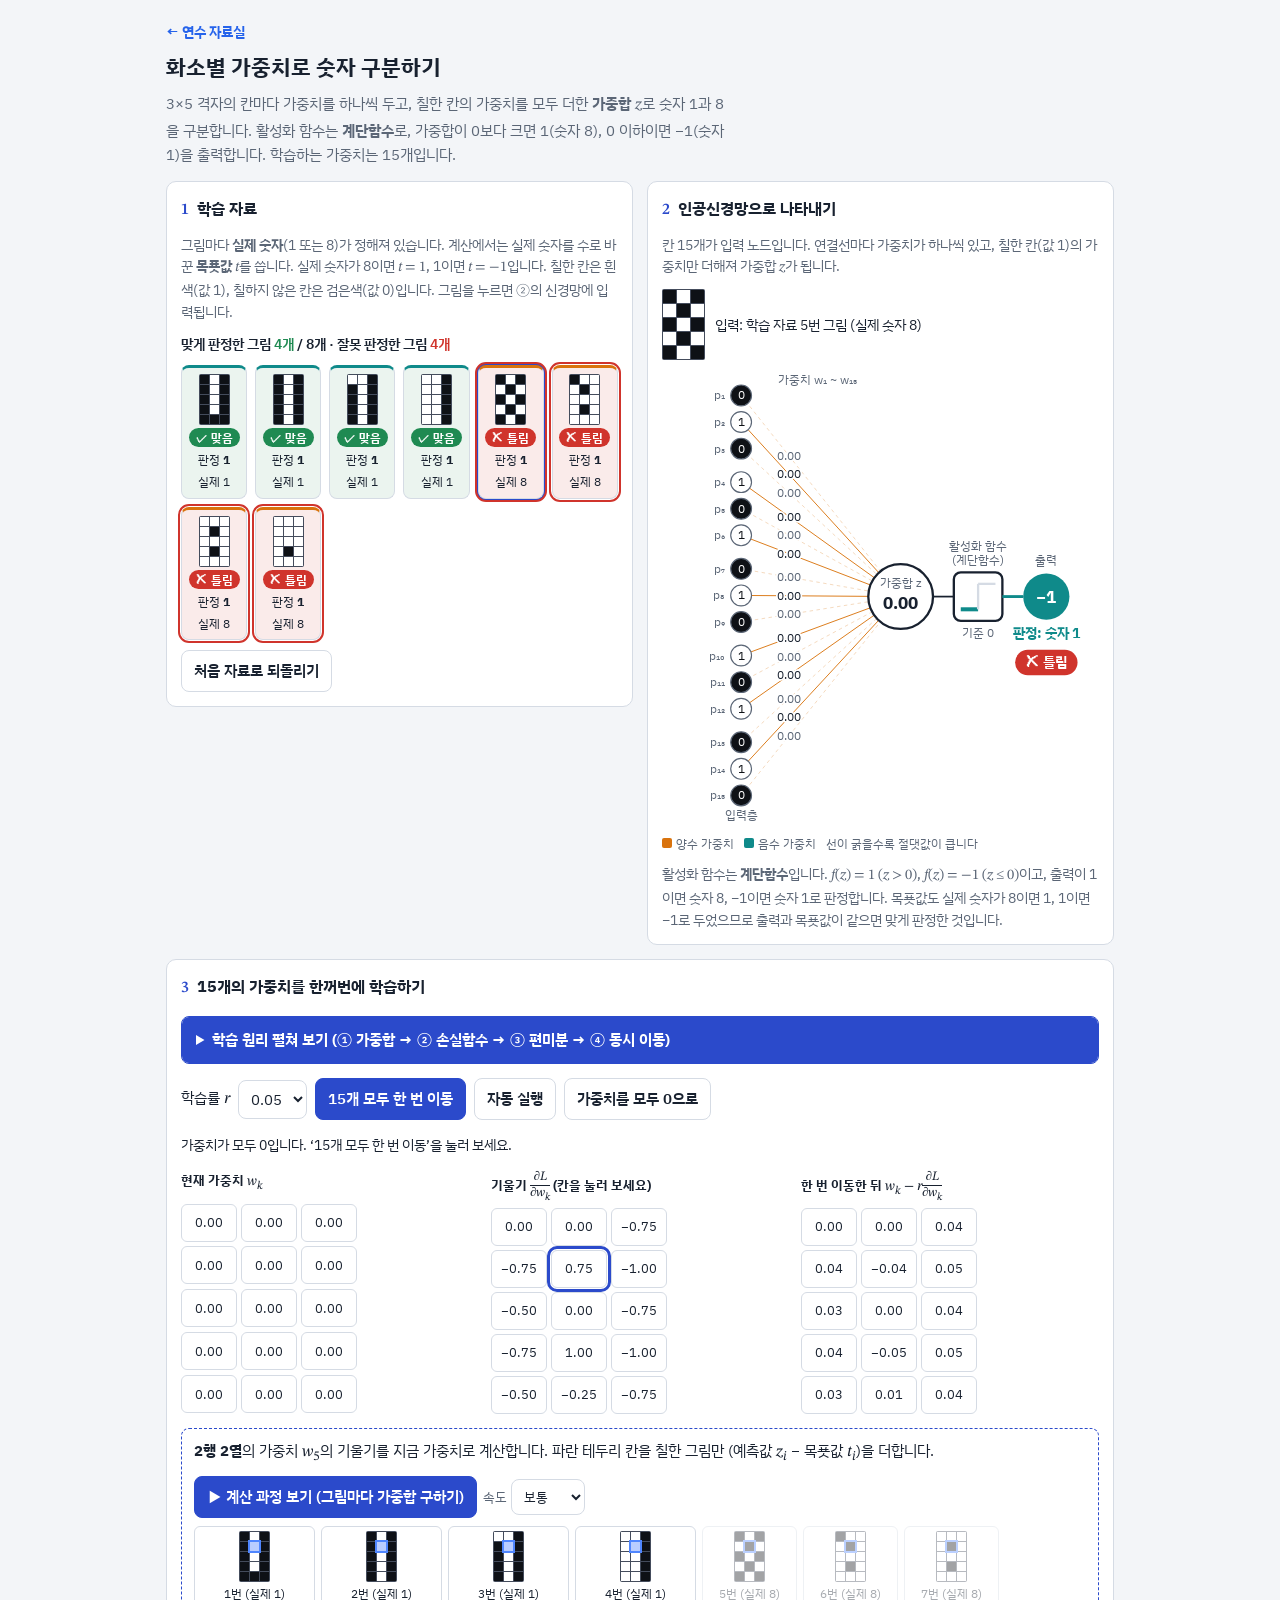
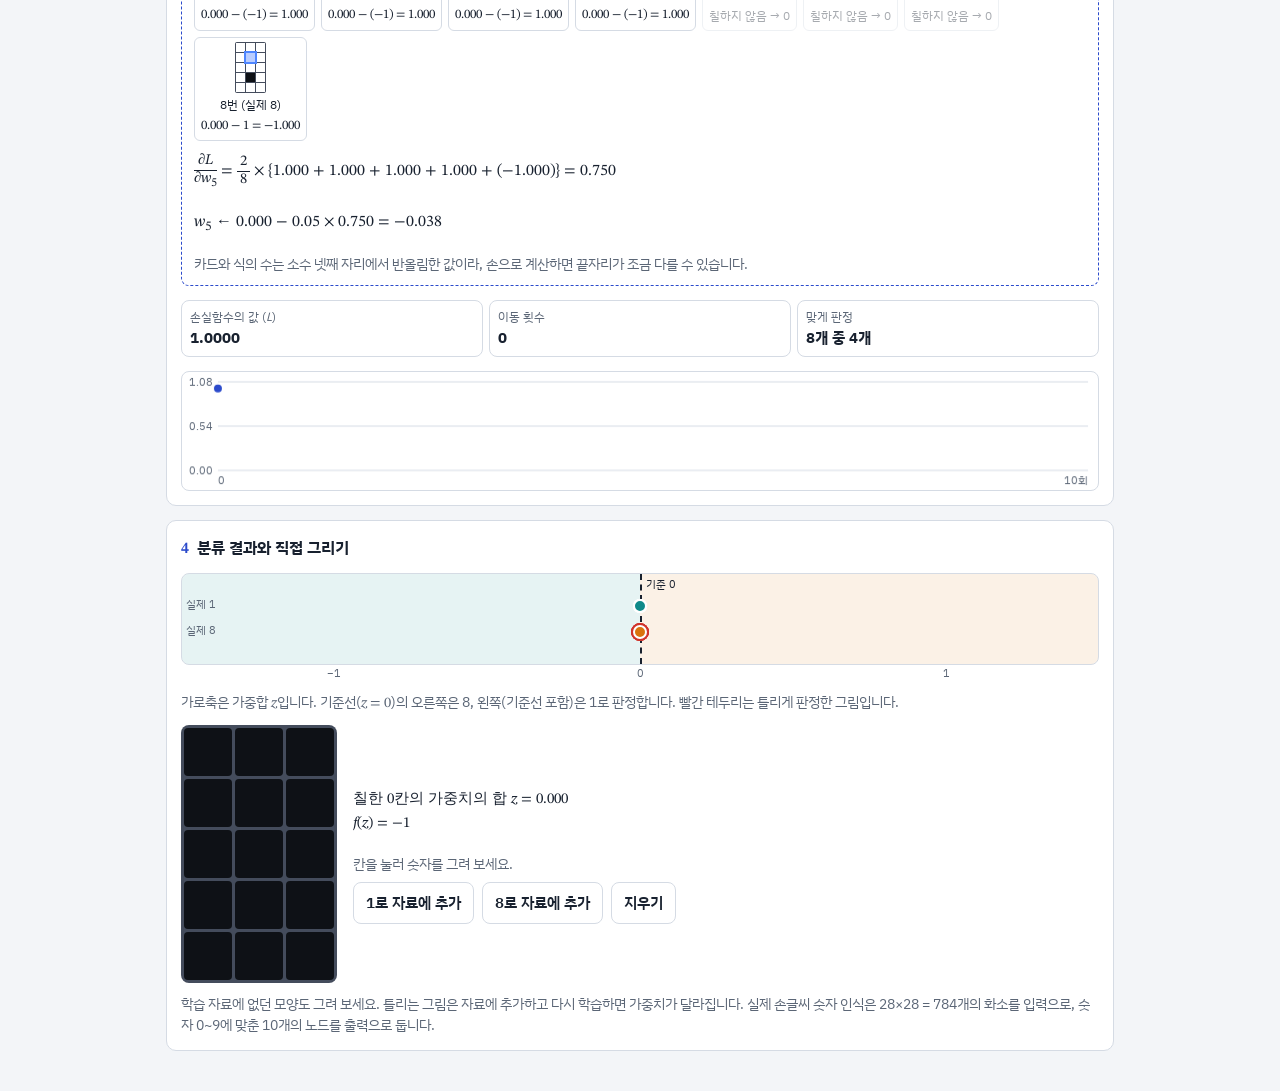
==== commit 64bdc7da: "화소별 가중치 앱: 아다마르 곱 표현 삭제, 용어를 실제 숫자/목푯값/맞음·틀림으로 구분 - 계산 과정: '같은 자리의 가중치와 칸의 값을 곱하고, 곱한 값을 모두 더한 가중합이 " ====
--- a/digit-weights/index.html
+++ b/digit-weights/index.html
@@ -206,7 +206,7 @@
 .cnow{color:var(--eight);font-weight:600}
 .spd{font-size:12.5px;color:var(--sub);display:flex;align-items:center;gap:4px}
 .cfin{color:var(--accent)}
-/* ===== 정답 표시·15개 변수 학습 (추가) ===== */
+/* ===== 맞음·틀림 표시·15개 변수 학습 (추가) ===== */
 .okline{font-size:14px;font-weight:600;margin:0}
 .okline .g{color:var(--good)} .okline .x{color:var(--bad)}
 .s.right{background:color-mix(in srgb,var(--good) 9%,var(--panel))}
@@ -242,7 +242,7 @@
 .g3 .leaving{opacity:.25;transition:opacity .25s}
 @keyframes flashIn{0%{background:color-mix(in srgb,var(--accent) 30%,var(--panel));transform:scale(1.06)}100%{background:var(--panel);transform:none}}
 .g3 .flash{animation:flashIn 1.1s ease}
-/* 기울기 계산: 아다마르 곱 애니메이션 */
+/* 기울기 계산: 그림마다 가중합(예측값) 구하는 애니메이션 */
 .habar{display:flex;flex-wrap:wrap;gap:6px;align-items:center}
 .habar .spd{font-size:12.5px;color:var(--sub);display:flex;align-items:center;gap:4px}
 .wpic{cursor:pointer}
@@ -284,7 +284,7 @@
 <div class="cols">
 <section aria-labelledby="h1">
   <h2 id="h1"><span class="n">1</span>학습 자료</h2>
-  <p class="note">정답은 숫자 8이면 <span class="m"><i>t</i> = 1</span>, 숫자 1이면 <span class="m"><i>t</i> = −1</span>입니다. 칠한 칸은 흰색(값 1), 칠하지 않은 칸은 검은색(값 0)입니다. 그림을 누르면 ②의 신경망에 입력됩니다.</p>
+  <p class="note">그림마다 <b>실제 숫자</b>(1 또는 8)가 정해져 있습니다. 계산에서는 실제 숫자를 수로 바꾼 <b>목푯값</b> <span class="m"><i>t</i></span>를 씁니다. 실제 숫자가 8이면 <span class="m"><i>t</i> = 1</span>, 1이면 <span class="m"><i>t</i> = −1</span>입니다. 칠한 칸은 흰색(값 1), 칠하지 않은 칸은 검은색(값 0)입니다. 그림을 누르면 ②의 신경망에 입력됩니다.</p>
   <p class="okline" id="okline"></p>
   <div class="samples" id="samples"></div>
   <div class="row"><button class="b" id="resetData" type="button">처음 자료로 되돌리기</button></div>
@@ -296,7 +296,7 @@
   <div class="fedinfo" id="fedinfo"></div>
   <div class="netwrap"><svg id="net" viewBox="0 0 346 392" role="img" aria-label="입력 노드 15개, 출력 노드 1개, 계단함수로 이루어진 인공신경망"></svg></div>
   <div class="legend"><span><i style="background:var(--eight)"></i>양수 가중치</span><span><i style="background:var(--one)"></i>음수 가중치</span><span>선이 굵을수록 절댓값이 큽니다</span></div>
-  <p class="note">활성화 함수는 <b>계단함수</b>입니다. <span class="m"><i>f</i>(<i>z</i>) = 1 (<i>z</i> &gt; 0)</span>, <span class="m"><i>f</i>(<i>z</i>) = −1 (<i>z</i> ≤ 0)</span>이고, 출력이 1이면 숫자 8, −1이면 숫자 1로 판정합니다. 정답도 숫자 8이면 1, 숫자 1이면 −1로 두었으므로 출력과 정답이 같으면 맞게 판정한 것입니다.</p>
+  <p class="note">활성화 함수는 <b>계단함수</b>입니다. <span class="m"><i>f</i>(<i>z</i>) = 1 (<i>z</i> &gt; 0)</span>, <span class="m"><i>f</i>(<i>z</i>) = −1 (<i>z</i> ≤ 0)</span>이고, 출력이 1이면 숫자 8, −1이면 숫자 1로 판정합니다. 목푯값도 실제 숫자가 8이면 1, 1이면 −1로 두었으므로 출력과 목푯값이 같으면 맞게 판정한 것입니다.</p>
 </section>
 </div>
 
@@ -311,18 +311,18 @@
       <p><span class="m"><i>i</i></span>번째 그림의 <span class="m"><i>k</i></span>번째 칸의 값을 <span class="m"><i>p</i><sub><i>i</i>,<i>k</i></sub></span>라 하면, <span class="m"><i>p</i><sub><i>i</i>,<i>k</i></sub></span>는 그 칸을 칠했으면 1, 아니면 0입니다. <span class="m"><i>i</i></span>번째 그림의 가중합 <span class="m"><i>z</i><sub><i>i</i></sub></span>는 다음과 같습니다.</p>
       <div class="formula"><i>z</i><sub><i>i</i></sub> = <i>w</i><sub>1</sub><i>p</i><sub><i>i</i>,1</sub> + <i>w</i><sub>2</sub><i>p</i><sub><i>i</i>,2</sub> + ⋯ + <i>w</i><sub>15</sub><i>p</i><sub><i>i</i>,15</sub></div>
       <p>예를 들어 1번 그림의 가중합은 <span class="m"><i>z</i><sub>1</sub> = <i>w</i><sub>1</sub><i>p</i><sub>1,1</sub> + <i>w</i><sub>2</sub><i>p</i><sub>1,2</sub> + ⋯ + <i>w</i><sub>15</sub><i>p</i><sub>1,15</sub></span>입니다. 가중치 <span class="m"><i>w</i><sub>1</sub>, ⋯, <i>w</i><sub>15</sub></span>는 모든 그림에 똑같이 쓰이고, 그림마다 달라지는 것은 칸의 값뿐입니다.</p>
-      <p>이 가중합 <span class="m"><i>z</i><sub><i>i</i></sub></span>를 <span class="m"><i>i</i></span>번째 그림에 대한 인공신경망의 <b>예측값</b>으로 봅니다. <span class="m"><i>i</i></span>번째 그림의 정답을 <span class="m"><i>t</i><sub><i>i</i></sub></span>라 하면(숫자 8이면 1, 숫자 1이면 −1), 예측값 <span class="m"><i>z</i><sub><i>i</i></sub></span>가 정답 <span class="m"><i>t</i><sub><i>i</i></sub></span>에 가까울수록 잘 예측한 것입니다.</p>
+      <p>이 가중합 <span class="m"><i>z</i><sub><i>i</i></sub></span>를 <span class="m"><i>i</i></span>번째 그림에 대한 인공신경망의 <b>예측값</b>으로 봅니다. <span class="m"><i>i</i></span>번째 그림의 목푯값을 <span class="m"><i>t</i><sub><i>i</i></sub></span>라 하면(실제 숫자가 8이면 1, 1이면 −1), 예측값 <span class="m"><i>z</i><sub><i>i</i></sub></span>가 목푯값 <span class="m"><i>t</i><sub><i>i</i></sub></span>에 가까울수록 잘 예측한 것입니다.</p>
     </div>
     <div class="mstep">
-      <div class="hd">② 15개 변수의 손실함수: (예측값 − 정답)<sup>2</sup>의 평균</div>
+      <div class="hd">② 15개 변수의 손실함수: (예측값 − 목푯값)<sup>2</sup>의 평균</div>
       <div class="formula"><i>L</i>(<i>w</i><sub>1</sub>, <i>w</i><sub>2</sub>, ⋯, <i>w</i><sub>15</sub>) = <span class="frac"><span>1</span><span><i>n</i></span></span>{(<i>z</i><sub>1</sub> − <i>t</i><sub>1</sub>)<sup>2</sup> + (<i>z</i><sub>2</sub> − <i>t</i><sub>2</sub>)<sup>2</sup> + ⋯ + (<i>z</i><sub><i>n</i></sub> − <i>t</i><sub><i>n</i></sub>)<sup>2</sup>}</div>
-      <p><span class="m"><i>n</i></span>은 그림의 수입니다. 그림마다 예측값과 정답의 차 <span class="m"><i>z</i><sub><i>i</i></sub> − <i>t</i><sub><i>i</i></sub></span>(오차)를 제곱해 평균한 값이 손실함수이고, 예측값이 정답에 가까울수록 <span class="m"><i>L</i></span>의 값이 작아집니다. <span class="m"><i>z</i><sub><i>i</i></sub></span>가 가중치 15개로 이루어져 있으므로 <span class="m"><i>L</i></span>은 15개 변수의 함수입니다. 판정은 계단함수의 출력으로 하지만, 손실함수는 활성화 함수를 거치기 전의 가중합, 즉 예측값 <span class="m"><i>z</i><sub><i>i</i></sub></span>와 정답의 차로 계산합니다. 계단함수는 기울기가 0인 구간뿐이라 계단함수의 출력으로 손실함수를 만들면 기울기가 0이 되어 경사하강법으로 가중치를 움직일 수 없기 때문입니다.</p>
+      <p><span class="m"><i>n</i></span>은 그림의 수입니다. 그림마다 예측값과 목푯값의 차 <span class="m"><i>z</i><sub><i>i</i></sub> − <i>t</i><sub><i>i</i></sub></span>(오차)를 제곱해 평균한 값이 손실함수이고, 예측값이 목푯값에 가까울수록 <span class="m"><i>L</i></span>의 값이 작아집니다. <span class="m"><i>z</i><sub><i>i</i></sub></span>가 가중치 15개로 이루어져 있으므로 <span class="m"><i>L</i></span>은 15개 변수의 함수입니다. 판정은 계단함수의 출력으로 하지만, 손실함수는 활성화 함수를 거치기 전의 가중합, 즉 예측값 <span class="m"><i>z</i><sub><i>i</i></sub></span>와 목푯값의 차로 계산합니다. 계단함수는 기울기가 0인 구간뿐이라 계단함수의 출력으로 손실함수를 만들면 기울기가 0이 되어 경사하강법으로 가중치를 움직일 수 없기 때문입니다.</p>
     </div>
     <div class="mstep">
       <div class="hd">③ 가중치 하나에 대한 기울기 (편미분)</div>
       <p>나머지 14개의 가중치를 상수로 보면 <span class="m"><i>z</i><sub><i>i</i></sub> = <i>p</i><sub><i>i</i>,<i>k</i></sub><i>w</i><sub><i>k</i></sub> + (상수)</span>이므로 <span class="m">(<i>z</i><sub><i>i</i></sub> − <i>t</i><sub><i>i</i></sub>)<sup>2</sup></span>은 <span class="m"><i>w</i><sub><i>k</i></sub></span>에 대한 이차식이고, <span class="m"><i>w</i><sub><i>k</i></sub></span>에 대하여 미분하면 <span class="m">2(<i>z</i><sub><i>i</i></sub> − <i>t</i><sub><i>i</i></sub>) × <i>p</i><sub><i>i</i>,<i>k</i></sub></span>입니다. 이렇게 한 변수만 남기고 미분한 것을 <b>편미분</b>이라 하고 <span class="m"><span class="frac"><span>∂<i>L</i></span><span>∂<i>w</i><sub><i>k</i></sub></span></span></span>로 나타냅니다.</p>
       <div class="formula"><span class="frac"><span>∂<i>L</i></span><span>∂<i>w</i><sub><i>k</i></sub></span></span> = <span class="frac"><span>2</span><span><i>n</i></span></span>{(<i>z</i><sub>1</sub> − <i>t</i><sub>1</sub>)<i>p</i><sub>1,<i>k</i></sub> + (<i>z</i><sub>2</sub> − <i>t</i><sub>2</sub>)<i>p</i><sub>2,<i>k</i></sub> + ⋯ + (<i>z</i><sub><i>n</i></sub> − <i>t</i><sub><i>n</i></sub>)<i>p</i><sub><i>n</i>,<i>k</i></sub>}</div>
-      <p><span class="m"><i>k</i></span>번째 칸을 칠하지 않은 그림은 <span class="m"><i>p</i><sub><i>i</i>,<i>k</i></sub> = 0</span>이라 빠집니다. 그래서 <b><span class="m"><i>k</i></span>번째 칸을 칠한 그림의 (예측값 − 정답)만 더해</b> <span class="m"><span class="frac"><span>2</span><span><i>n</i></span></span></span>을 곱하면 됩니다. 예를 들어 숫자 8 그림인데 예측값 <span class="m"><i>z</i><sub><i>i</i></sub></span>가 정답 1보다 작으면 <span class="m"><i>z</i><sub><i>i</i></sub> − <i>t</i><sub><i>i</i></sub> &lt; 0</span>이라 그 그림이 칠한 칸의 기울기를 음수 쪽으로 당기고, 아래 ④에서 그 칸의 가중치가 커집니다.</p>
+      <p><span class="m"><i>k</i></span>번째 칸을 칠하지 않은 그림은 <span class="m"><i>p</i><sub><i>i</i>,<i>k</i></sub> = 0</span>이라 빠집니다. 그래서 <b><span class="m"><i>k</i></span>번째 칸을 칠한 그림의 (예측값 − 목푯값)만 더해</b> <span class="m"><span class="frac"><span>2</span><span><i>n</i></span></span></span>을 곱하면 됩니다. 예를 들어 실제 숫자가 8인 그림의 예측값 <span class="m"><i>z</i><sub><i>i</i></sub></span>가 목푯값 1보다 작으면 <span class="m"><i>z</i><sub><i>i</i></sub> − <i>t</i><sub><i>i</i></sub> &lt; 0</span>이라 그 그림이 칠한 칸의 기울기를 음수 쪽으로 당기고, 아래 ④에서 그 칸의 가중치가 커집니다.</p>
     </div>
     <div class="mstep">
       <div class="hd">④ 15개를 동시에 이동</div>
@@ -369,7 +369,7 @@
     <div class="track" id="track"></div>
     <div class="axis2 num" id="axis2"></div>
   </div>
-  <p class="note">가로축은 가중합 <span class="m"><i>z</i></span>입니다. 기준선(<span class="m"><i>z</i> = 0</span>)의 오른쪽은 8, 왼쪽(기준선 포함)은 1로 판정합니다. 빨간 테두리는 오답입니다.</p>
+  <p class="note">가로축은 가중합 <span class="m"><i>z</i></span>입니다. 기준선(<span class="m"><i>z</i> = 0</span>)의 오른쪽은 8, 왼쪽(기준선 포함)은 1로 판정합니다. 빨간 테두리는 틀리게 판정한 그림입니다.</p>
   <div class="draw">
     <div class="pad" id="pad" role="group" aria-label="3×5 그림판"></div>
     <div class="out">
@@ -432,8 +432,8 @@
     cur.data.forEach(function(d,i){
       var v=verdict(d.cells),ok=v===d.c;
       h+='<div class="s d'+d.c+(ok?' right':' wrong')+(cur.feed===i?' fed':'')+'" data-feed="'+i+'">'+mini(d.cells,-1)+
-         '<span class="badge">'+(ok?'✓ 정답':'✗ 오답')+'</span>'+
-         '<span class="num">판정 <span class="vv">'+v+'</span></span><span class="num">정답 '+d.c+'</span>'+
+         '<span class="badge">'+(ok?'✓ 맞음':'✗ 틀림')+'</span>'+
+         '<span class="num">판정 <span class="vv">'+v+'</span></span><span class="num">실제 '+d.c+'</span>'+
          (d.base?'':'<button type="button" data-del="'+i+'" aria-label="이 그림 삭제">×</button>')+'</div>';
     });
     $("samples").innerHTML=h;
@@ -445,7 +445,7 @@
   function renderNet(){
     if(cur.feed!=="pad"&&cur.feed>=cur.data.length)cur.feed=cur.data.length?0:"pad";
     var fromData=cur.feed!=="pad",cells=fromData?cur.data[cur.feed].cells:cur.pad;
-    $("fedinfo").innerHTML=mini(cells,-1,true)+'<span>입력: '+(fromData?'학습 자료 '+(cur.feed+1)+'번 그림 (정답 '+cur.data[cur.feed].c+')':'내가 그린 그림')+'</span>';
+    $("fedinfo").innerHTML=mini(cells,-1,true)+'<span>입력: '+(fromData?'학습 자료 '+(cur.feed+1)+'번 그림 (실제 숫자 '+cur.data[cur.feed].c+')':'내가 그린 그림')+'</span>';
     var ix=52,ox=190,oy=196,r=28,ax=236,aw=42,qx=316,k,edges="",nodes="",z=zOf(cells),is8=z>0,v=is8?8:1;
     var vc=is8?'var(--eight)':'var(--one)',mx=ax+aw/2;
     for(k=0;k<15;k++){
@@ -483,7 +483,7 @@
     if(fromData){
       var ok=v===cur.data[cur.feed].c;
       h+='<rect x="'+(qx-27)+'" y="'+(oy+46)+'" width="54" height="22" rx="11" style="fill:'+(ok?'var(--good)':'var(--bad)')+'"/>'+
-        '<text x="'+qx+'" y="'+(oy+61)+'" text-anchor="middle" style="fill:#fff;font-weight:700;font-size:12px">'+(ok?'✓ 정답':'✗ 오답')+'</text>';
+        '<text x="'+qx+'" y="'+(oy+61)+'" text-anchor="middle" style="fill:#fff;font-weight:700;font-size:12px">'+(ok?'✓ 맞음':'✗ 틀림')+'</text>';
     }
     $("net").innerHTML=h;
   }
@@ -500,11 +500,11 @@
     renderWork();
   }
 
-  /* ---------- 기울기 계산 과정: 그림마다 W ⊙ P (아다마르 곱) ---------- */
+  /* ---------- 기울기 계산 과정: 그림마다 가중합(예측값) 구하기 ---------- */
   var HA={on:false,i:0,sub:0,playing:false,t:null,speed:1};
   function haStop(){if(HA.t){clearTimeout(HA.t);HA.t=null}HA.playing=false}
   function haReset(){haStop();HA.on=false;HA.i=0;HA.sub=0}
-  // 단계: 0 그림 소개, 1~15 성분 곱하기, 16 예측값, 17 예측값−정답, 18 기울기 합에 더하기 (칠하지 않은 그림은 0단계만)
+  // 단계: 0 그림 소개, 1~15 성분 곱하기, 16 예측값, 17 예측값−목푯값, 18 기울기 합에 더하기 (칠하지 않은 그림은 0단계만)
   function haLast(i){return cur.data[i].cells[cur.gk]?18:0}
   function haDelay(i,sub){
     var d=cur.data[i],t;
@@ -534,13 +534,13 @@
     var added=function(i){return rows[i].p&&(!HA.on||i<HA.i||(i===HA.i&&HA.sub>=18))};
     // 조작 막대
     var bar='<div class="habar"><button class="b p" type="button" data-act="play">'+
-      (HA.playing?'일시 정지':(HA.on?'이어서 보기':'▶ 계산 과정 보기 (그림마다 W ⊙ P)'))+'</button>'+
+      (HA.playing?'일시 정지':(HA.on?'이어서 보기':'▶ 계산 과정 보기 (그림마다 가중합 구하기)'))+'</button>'+
       (HA.on?'<button class="b" type="button" data-act="prev">◀ 이전 그림</button><button class="b" type="button" data-act="next">다음 그림 ▶</button><button class="b" type="button" data-act="all">결과만 보기</button>':'')+
       '<label class="spd">속도 <select data-act="speed"><option value="1.7"'+(HA.speed===1.7?' selected':'')+'>느리게</option><option value="1"'+(HA.speed===1?' selected':'')+'>보통</option><option value="0.5"'+(HA.speed===0.5?' selected':'')+'>빠르게</option></select></label></div>';
     // 그림 목록
     var strip='';
     rows.forEach(function(q,i){
-      strip+='<div class="wpic'+(q.p?'':' skip')+(HA.on&&i===HA.i?' now':'')+(HA.on&&i>HA.i?' wait':'')+'" data-pic="'+i+'">'+mini(q.d.cells,gk)+'<span>'+(i+1)+'번 (정답 '+q.d.c+')</span>'+
+      strip+='<div class="wpic'+(q.p?'':' skip')+(HA.on&&i===HA.i?' now':'')+(HA.on&&i>HA.i?' wait':'')+'" data-pic="'+i+'">'+mini(q.d.cells,gk)+'<span>'+(i+1)+'번 (실제 '+q.d.c+')</span>'+
         (seen(i)?(q.p?'<span class="m">'+fmt(q.z,3)+' − '+par(q.t,0)+' = '+fmt(q.e,3)+'</span>':'<span>칠하지 않음 → 0</span>'):'<span>&nbsp;</span>')+'</div>';
     });
     // 확대 화면
@@ -556,19 +556,19 @@
       }
       var L=[],pop=function(c){return HA.playing&&c?' pop':''};
       if(!q.p){
-        L.push('<div class="hl now'+pop(1)+'">이 그림은 '+cellName(gk)+' 칸을 칠하지 않아서 <span class="m"><i>p</i><sub>'+(i+1)+','+(gk+1)+'</sub> = 0</span>입니다. (예측값 − 정답) × 0 = 0이므로 기울기의 합에 더하지 않고 넘어갑니다.</div>');
+        L.push('<div class="hl now'+pop(1)+'">이 그림은 '+cellName(gk)+' 칸을 칠하지 않아서 <span class="m"><i>p</i><sub>'+(i+1)+','+(gk+1)+'</sub> = 0</span>입니다. (예측값 − 목푯값) × 0 = 0이므로 기울기의 합에 더하지 않고 넘어갑니다.</div>');
       }else{
-        L.push('<div class="hl"><span class="lb">① 가중치 행렬 W와 그림 행렬 P<sub>'+(i+1)+'</sub>의 같은 자리 성분끼리 곱합니다 (아다마르 곱 W ⊙ P<sub>'+(i+1)+'</sub>)</span></div>');
+        L.push('<div class="hl"><span class="lb">① 같은 자리의 가중치와 칸의 값을 곱합니다</span></div>');
         if(curCell>=0)L.push('<div class="hl now"><span class="m"><i>w</i><sub>'+(curCell+1)+'</sub> × <i>p</i><sub>'+(i+1)+','+(curCell+1)+'</sub> = '+par(cur.W[curCell],2)+' × '+d.cells[curCell]+' = '+fmt(cur.W[curCell]*d.cells[curCell],2)+'</span>'+(d.cells[curCell]?'':' <span class="lb">칠하지 않은 칸은 0을 곱하므로 0입니다</span>')+'</div>');
-        if(sub>=1&&sub<=15)L.push('<div class="hl"><span class="lb">지금까지 곱한 값의 합</span><span class="m">'+fmt(partial,3)+'</span></div>');
-        if(sub>=16)L.push('<div class="hl'+pop(sub===16)+'"><span class="lb">② 곱 행렬의 성분을 모두 더한 값이 이 그림의 예측값(가중합)입니다</span><span class="m"><i>z</i><sub>'+(i+1)+'</sub> = '+fmt(q.z,3)+'</span></div>');
-        if(sub>=17)L.push('<div class="hl'+pop(sub===17)+'"><span class="lb">③ 예측값 − 정답</span><span class="m"><i>z</i><sub>'+(i+1)+'</sub> − <i>t</i><sub>'+(i+1)+'</sub> = '+fmt(q.z,3)+' − '+par(q.t,0)+' = '+fmt(q.e,3)+'</span></div>');
+        if(sub>=1&&sub<=15)L.push('<div class="hl"><span class="lb">지금까지 곱한 값을 더한 값</span><span class="m">'+fmt(partial,3)+'</span></div>');
+        if(sub>=16)L.push('<div class="hl'+pop(sub===16)+'"><span class="lb">② 곱한 값을 모두 더한 가중합이 이 그림의 예측값입니다</span><span class="m"><i>z</i><sub>'+(i+1)+'</sub> = '+fmt(q.z,3)+'</span></div>');
+        if(sub>=17)L.push('<div class="hl'+pop(sub===17)+'"><span class="lb">③ 예측값 − 목푯값</span><span class="m"><i>z</i><sub>'+(i+1)+'</sub> − <i>t</i><sub>'+(i+1)+'</sub> = '+fmt(q.z,3)+' − '+par(q.t,0)+' = '+fmt(q.e,3)+'</span></div>');
         if(sub>=18)L.push('<div class="hl now'+pop(1)+'"><span class="lb">④ '+cellName(gk)+' 칸의 값이 <span class="m"><i>p</i><sub>'+(i+1)+','+(gk+1)+'</sub> = 1</span>이므로 기울기의 합에 더합니다</span><span class="m">('+fmt(q.e,3)+') × 1 = '+fmt(q.e,3)+'</span></div>');
       }
-      stage='<div class="hstage"><div class="hh">'+(i+1)+'번 그림 / '+n+'개 (정답 '+d.c+', <span class="m"><i>t</i><sub>'+(i+1)+'</sub> = '+String(q.t).replace('-','−')+'</span>)</div>'+
-        '<div class="hrow"><div class="hm"><div class="ht">가중치 W</div><div class="hgrid">'+gw+'</div></div><div class="hop">⊙</div>'+
-        '<div class="hm"><div class="ht">'+(i+1)+'번 그림 P<sub>'+(i+1)+'</sub></div><div class="hgrid">'+gp+'</div></div><div class="hop">=</div>'+
-        '<div class="hm"><div class="ht">W ⊙ P<sub>'+(i+1)+'</sub></div><div class="hgrid">'+gq+'</div></div></div>'+
+      stage='<div class="hstage"><div class="hh">'+(i+1)+'번 그림 / '+n+'개 (실제 숫자 '+d.c+' → 목푯값 <span class="m"><i>t</i><sub>'+(i+1)+'</sub> = '+String(q.t).replace('-','−')+'</span>)</div>'+
+        '<div class="hrow"><div class="hm"><div class="ht">가중치</div><div class="hgrid">'+gw+'</div></div><div class="hop">×</div>'+
+        '<div class="hm"><div class="ht">'+(i+1)+'번 그림의 칸의 값</div><div class="hgrid">'+gp+'</div></div><div class="hop">=</div>'+
+        '<div class="hm"><div class="ht">칸마다 (가중치 × 칸의 값)</div><div class="hgrid">'+gq+'</div></div></div>'+
         '<div class="hlines">'+L.join('')+'</div></div>';
     }
     // 기울기의 합
@@ -576,13 +576,13 @@
     var inner=used.length?used.map(function(e){return par(e,3)}).join(' + '):'0';
     var tail;
     if(HA.on){
-      tail='<div class="formula"><span class="note" style="display:block">지금까지 더한 (예측값 − 정답): '+used.length+'개 / '+total+'개</span>{'+inner+'}'+(used.length===total?' → '+dk+' = <span class="frac"><span>2</span><span>'+n+'</span></span> × {'+inner+'} = '+fmt(G[gk],3):'')+'</div>';
+      tail='<div class="formula"><span class="note" style="display:block">지금까지 더한 (예측값 − 목푯값): '+used.length+'개 / '+total+'개</span>{'+inner+'}'+(used.length===total?' → '+dk+' = <span class="frac"><span>2</span><span>'+n+'</span></span> × {'+inner+'} = '+fmt(G[gk],3):'')+'</div>';
     }else{
       tail='<div class="formula">'+dk+' = <span class="frac"><span>2</span><span>'+n+'</span></span> × {'+inner+'} = '+fmt(G[gk],3)+'</div>'+
         '<div class="formula">'+wk+' ← '+fmt(cur.W[gk],3)+' − '+r+' × '+par(G[gk],3)+' = '+fmt(cur.W[gk]-r*G[gk],3)+'</div>'+
         (total?'<div class="note">카드와 식의 수는 소수 넷째 자리에서 반올림한 값이라, 손으로 계산하면 끝자리가 조금 다를 수 있습니다.</div>':'<div class="note">이 칸을 칠한 그림이 없어서 기울기가 0이고, 이 가중치는 학습되지 않습니다.</div>');
     }
-    $("work").innerHTML='<div><b>'+cellName(gk)+'</b>의 가중치 <span class="m">'+wk+'</span>의 기울기를 지금 가중치로 계산합니다. 파란 테두리 칸을 칠한 그림만 (예측값 <span class="m"><i>z</i><sub><i>i</i></sub></span> − 정답 <span class="m"><i>t</i><sub><i>i</i></sub></span>)을 더합니다.</div>'+
+    $("work").innerHTML='<div><b>'+cellName(gk)+'</b>의 가중치 <span class="m">'+wk+'</span>의 기울기를 지금 가중치로 계산합니다. 파란 테두리 칸을 칠한 그림만 (예측값 <span class="m"><i>z</i><sub><i>i</i></sub></span> − 목푯값 <span class="m"><i>t</i><sub><i>i</i></sub></span>)을 더합니다.</div>'+
       bar+'<div class="wlist">'+strip+'</div>'+stage+tail;
   }
 
@@ -597,7 +597,7 @@
     var z0=tpos(0);
     var h='<div class="zone1" style="width:'+z0+'%"></div><div class="zone8" style="left:'+z0+'%"></div>'+
       '<div class="thr" style="left:'+z0+'%"><span>기준 0</span></div>'+
-      '<div class="lane" style="top:22px">정답 1</div><div class="lane" style="top:48px">정답 8</div>';
+      '<div class="lane" style="top:22px">실제 1</div><div class="lane" style="top:48px">실제 8</div>';
     cur.data.forEach(function(d){
       var wrong=verdict(d.cells)!==d.c;
       h+='<div class="dot d'+d.c+(wrong?' wrong':'')+'" style="left:'+tpos(zOf(d.cells))+'%;top:'+(d.c===8?58:32)+'px"></div>';
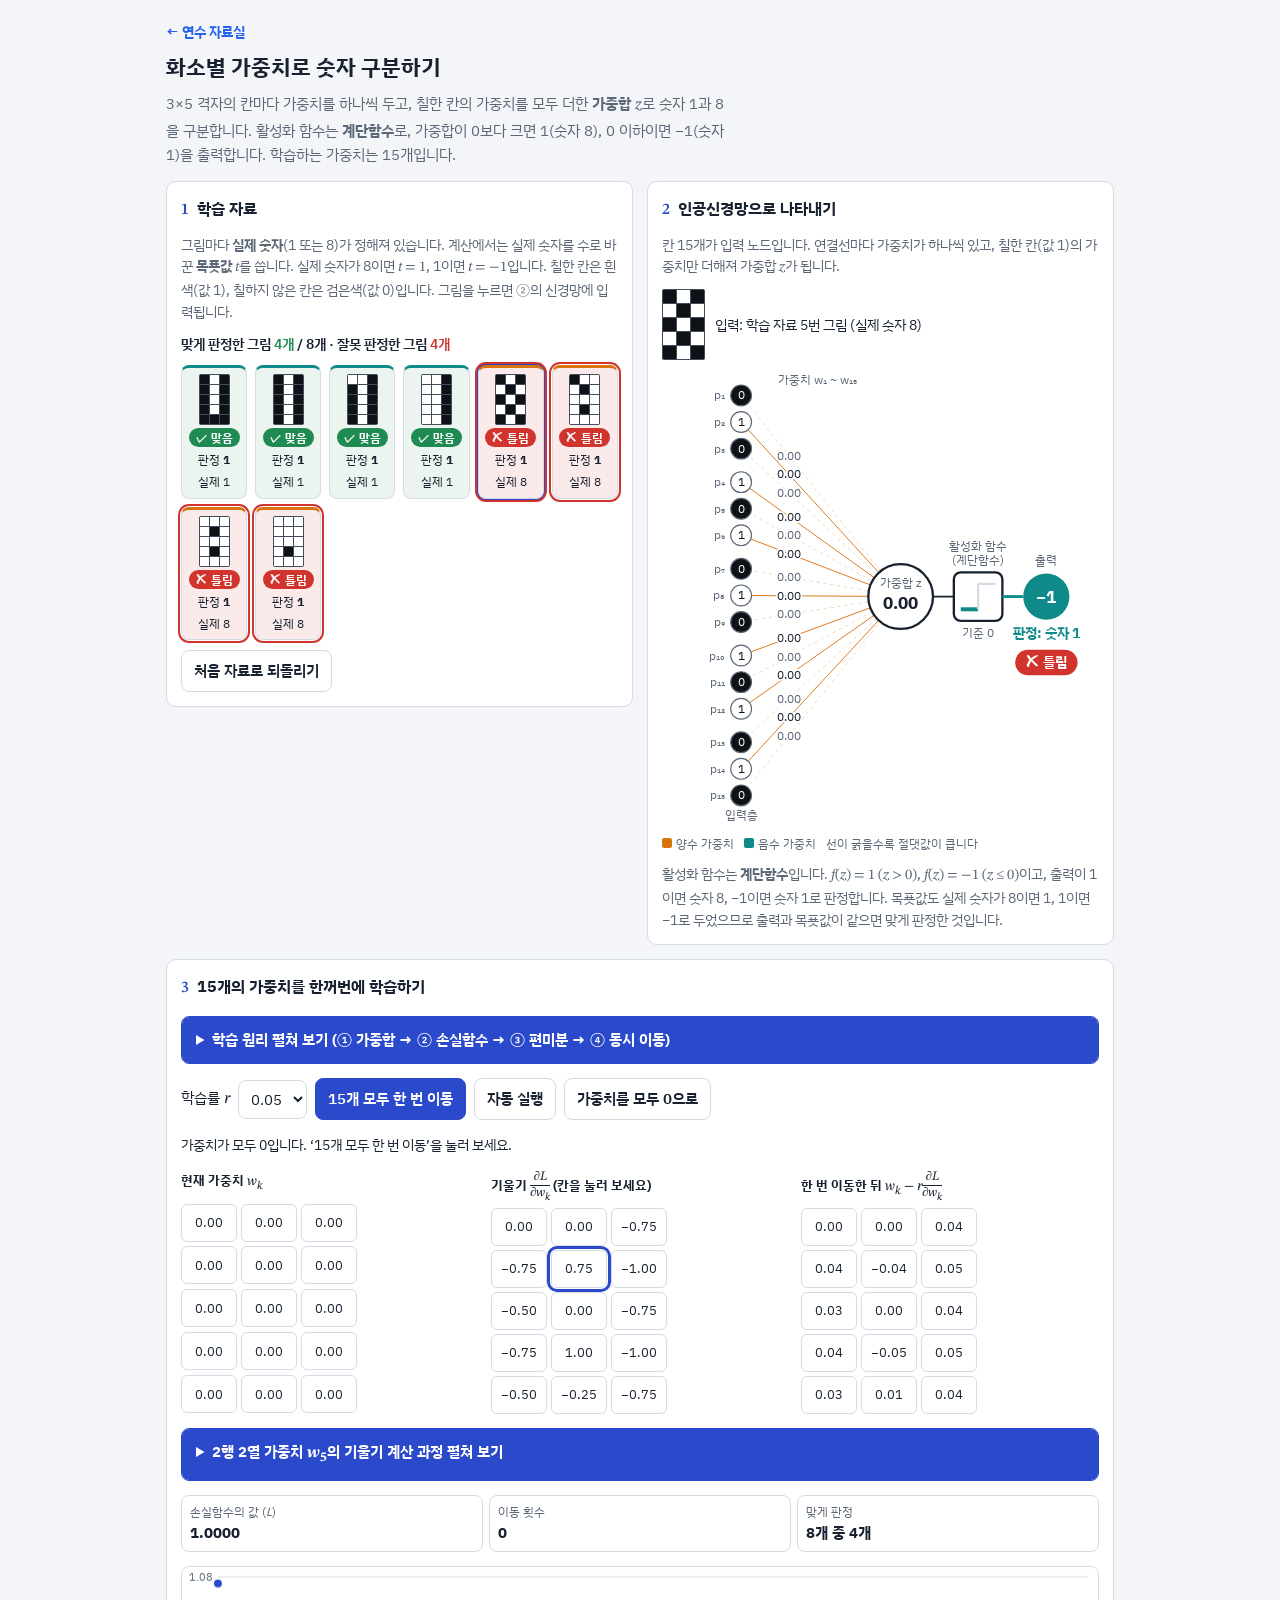
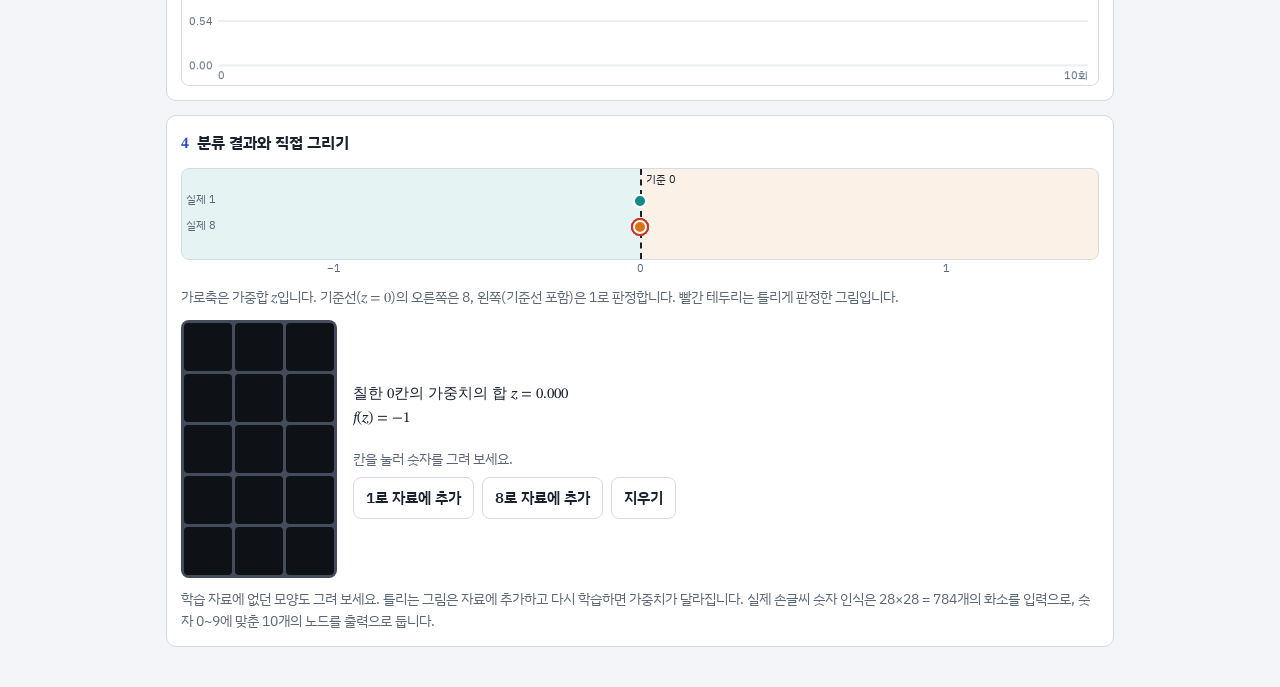
==== commit dbba8f49: "화소별 가중치 앱: 기울기 계산 과정 칸을 접고 펼 수 있게 변경 - 처음에는 접힘, 막대에 고른 칸(예: 2행 2열 가중치 w5) 표시 - 기울기 표의 칸을 누르면 자동으로 펼쳐" ====
--- a/digit-weights/index.html
+++ b/digit-weights/index.html
@@ -160,6 +160,7 @@
 .fold summary{cursor:pointer;padding:12px 14px;font-weight:700;font-size:15px;color:#ffffff;background:#2b4acb;border-radius:7px}
 .fold[open] summary{border-radius:7px 7px 0 0;margin-bottom:12px}
 .fold summary .m{color:#ffffff}
+.fold summary i{font-style:italic}
 .fold summary{line-height:1.5}
 .fold summary:focus-visible{outline:2px solid var(--accent);outline-offset:2px}
 .foldin{display:grid;gap:10px;padding:0 12px 12px;min-width:0}
@@ -353,7 +354,12 @@
     <div class="gbox"><div class="gt">기울기 <span class="m"><span class="frac"><span>∂<i>L</i></span><span>∂<i>w</i><sub><i>k</i></sub></span></span></span> (칸을 눌러 보세요)</div><div class="g3" id="gG" role="group" aria-label="칸별 기울기"></div></div>
     <div class="gbox"><div class="gt">한 번 이동한 뒤 <span class="m"><i>w</i><sub><i>k</i></sub> − <i>r</i><span class="frac"><span>∂<i>L</i></span><span>∂<i>w</i><sub><i>k</i></sub></span></span></span></div><div class="g3" id="gN"></div></div>
   </div>
+  <details class="fold" id="workFold">
+    <summary id="workSum"></summary>
+    <div class="foldin">
   <div class="work" id="work"></div>
+    </div>
+  </details>
 
   <div class="stats num" style="grid-template-columns:repeat(3,1fr)">
     <div class="stat"><span>손실함수의 값 (<i>L</i>)</span><strong id="vL"></strong></div>
@@ -525,7 +531,13 @@
     if(!HA.on){HA.on=true;HA.i=0;HA.sub=0}
     HA.playing=true;renderWork();HA.t=setTimeout(haTick,haDelay(HA.i,HA.sub));
   }
+  function workSummary(){
+    var gk=cur.gk,f=$("workFold");
+    $("workSum").innerHTML=f.open?"기울기 계산 과정 접기":
+      cellName(gk)+" 가중치 <span class=\"m\"><i>w</i><sub>"+(gk+1)+"</sub></span>의 기울기 계산 과정 펼쳐 보기";
+  }
   function renderWork(){
+    workSummary();
     var G=grads(),r=eta(),gk=cur.gk,n=cur.data.length;
     var wk='<i>w</i><sub>'+(gk+1)+'</sub>',dk='<span class="frac"><span>∂<i>L</i></span><span>∂'+wk+'</span></span>';
     var rows=cur.data.map(function(d){var z=zOf(d.cells),t=target(d);return {d:d,z:z,t:t,e:z-t,p:d.cells[gk]}});
@@ -690,7 +702,7 @@
   var padEl=$("pad"),i,b;
   for(i=0;i<15;i++){b=document.createElement("button");b.type="button";b.className="cellbtn";b.dataset.i=i;b.setAttribute("aria-label",cellName(i));padEl.appendChild(b)}
   var ax="";[-1,0,1].forEach(function(v){ax+='<span style="left:'+tpos(v)+'%">'+String(v).replace("-","−")+'</span>'});$("axis2").innerHTML=ax;
-  $("gG").addEventListener("click",function(e){var t=e.target.closest("[data-k]");if(!t)return;cur.gk=+t.dataset.k;haReset();renderLearn()});
+  $("gG").addEventListener("click",function(e){var t=e.target.closest("[data-k]");if(!t)return;cur.gk=+t.dataset.k;haReset();$("workFold").open=true;renderLearn()});
   $("work").addEventListener("click",function(e){
     var t=e.target.closest("[data-act],[data-pic]");if(!t||t.tagName==="SELECT")return;
     var a=t.dataset.act;
@@ -724,6 +736,7 @@
   $("resetW").addEventListener("click",resetW);
   var TH=$("theory"),THS=TH.querySelector("summary"),THT=THS.textContent;
   TH.addEventListener("toggle",function(){THS.textContent=TH.open?"학습 원리 접기":THT});
+  $("workFold").addEventListener("toggle",function(){if(!this.open&&HA.on){haReset();renderWork()}else workSummary()});
   window.addEventListener("resize",drawHist);
   try{
     window.matchMedia("(prefers-color-scheme: dark)").addEventListener("change",renderAll);
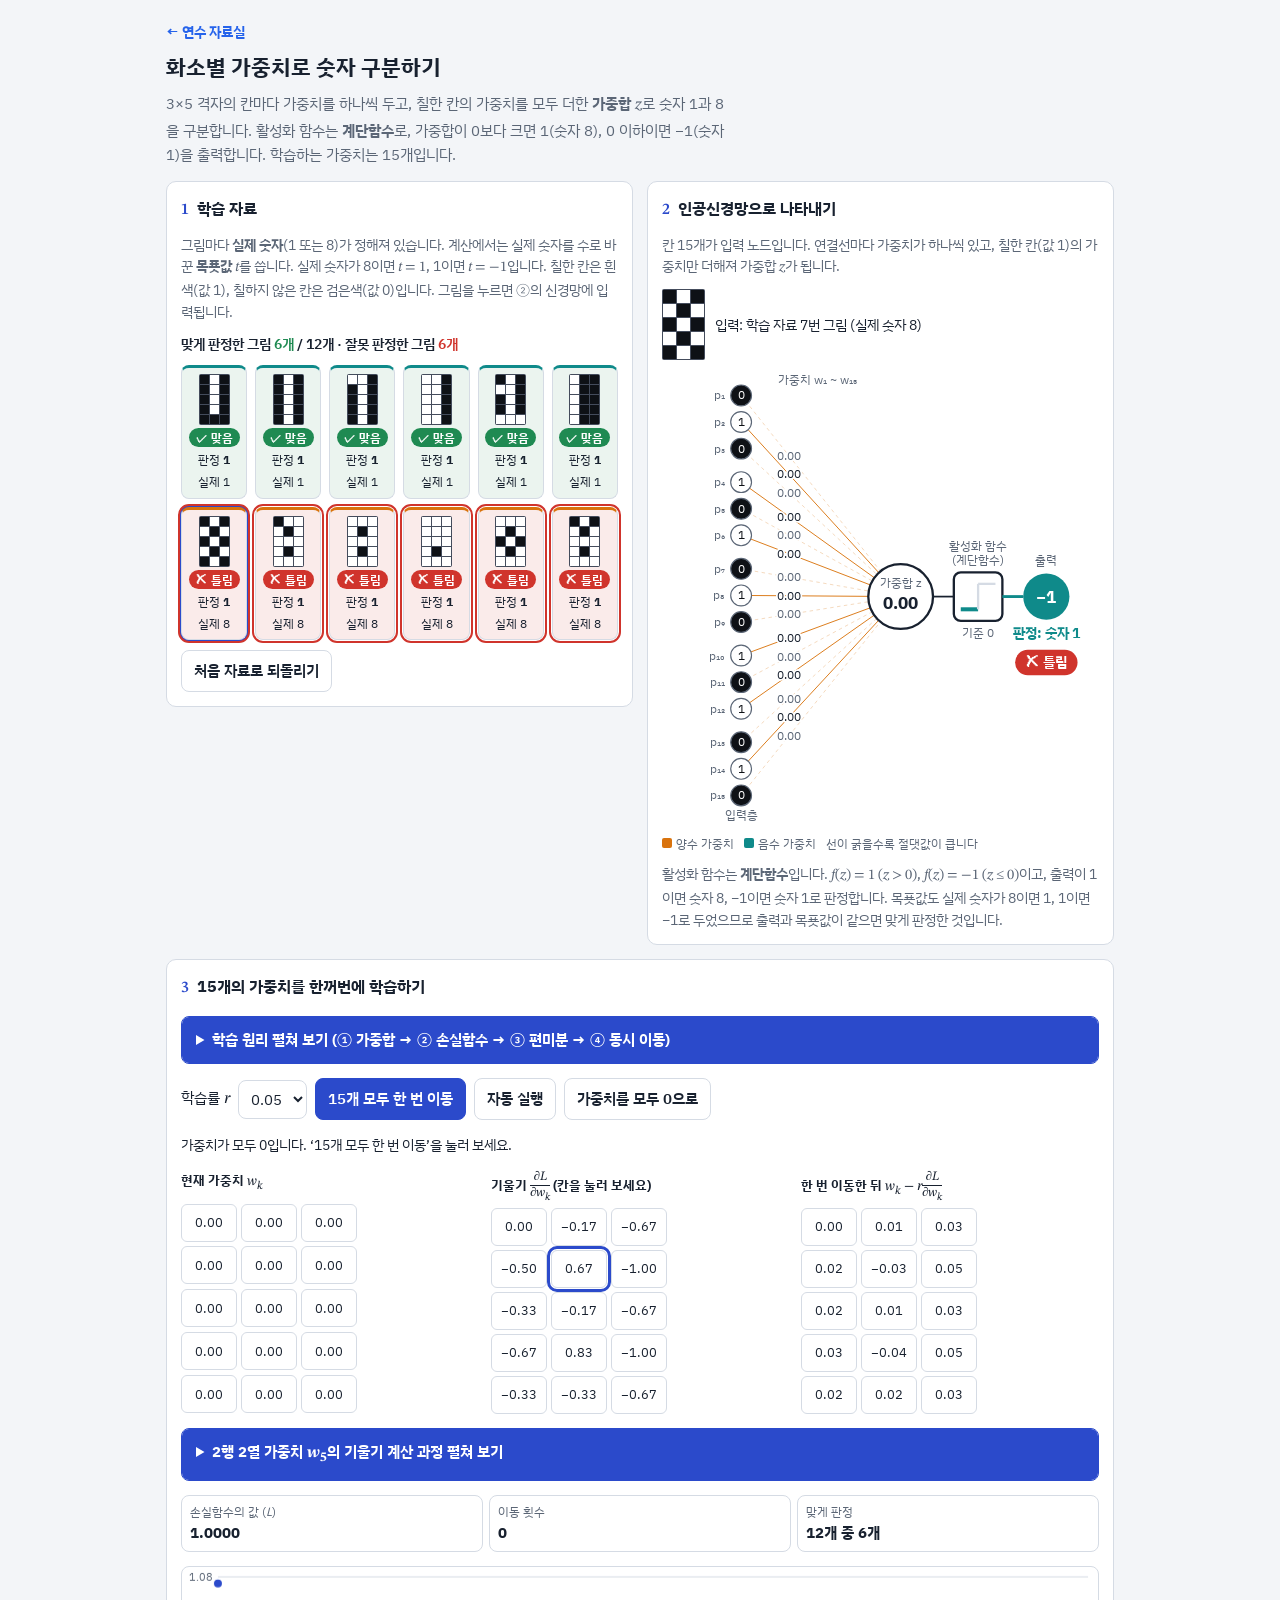
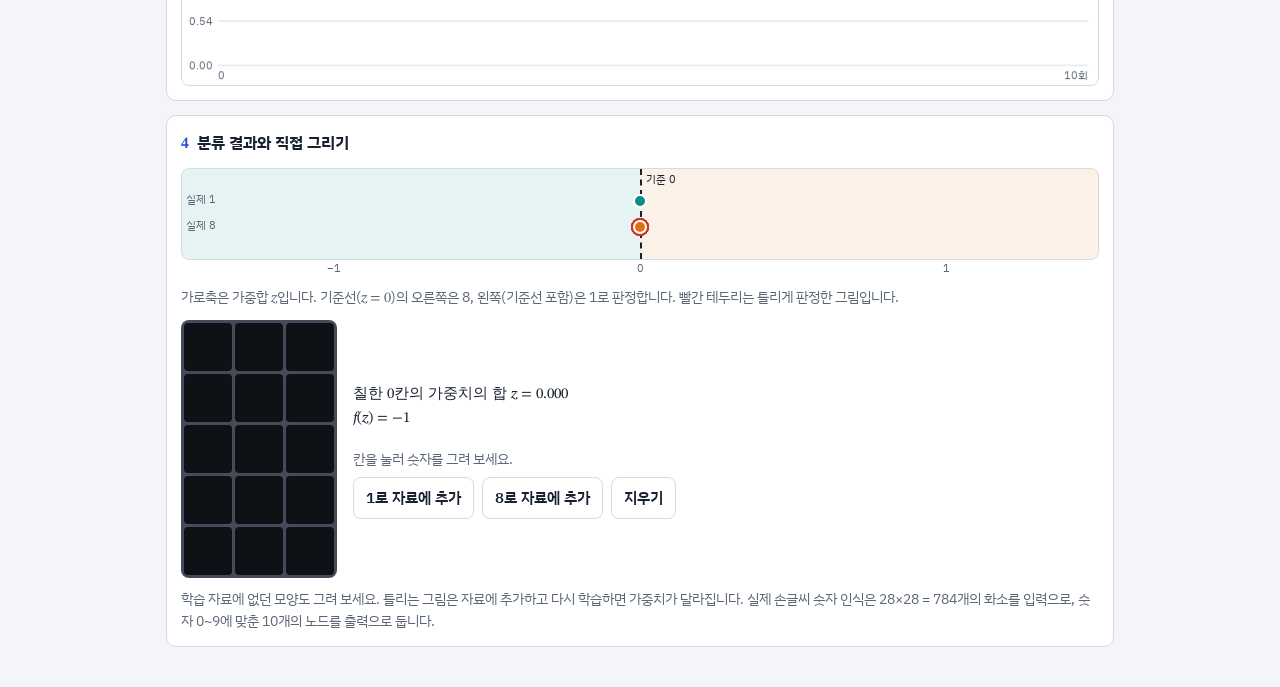
==== commit 73133822: "화소별 가중치 앱: 학습 자료를 12개로 늘려 학습이 2번 만에 끝나지 않게 함 - 숫자 1 그림 2개(받침과 깃발이 있는 1, 왼쪽 세로줄 1), 숫자 8 그림 2개(허리가 잘록" ====
--- a/digit-weights/index.html
+++ b/digit-weights/index.html
@@ -396,16 +396,20 @@
     [".#.",".#.",".#.",".#.",".#.",1],
     ["##.",".#.",".#.",".#.",".#.",1],
     ["##.","##.","##.","##.","##.",1],
+    [".#.","##.",".#.",".#.","###",1],
+    ["#..","#..","#..","#..","#..",1],
     [".#.","#.#",".#.","#.#",".#.",8],
     [".##","#.#","###","#.#","###",8],
     ["###","#.#","###","#.#","###",8],
-    ["###","###","###","#.#","###",8]
+    ["###","###","###","#.#","###",8],
+    ["###","#.#",".#.","#.#","###",8],
+    [".#.","#.#","###","#.#","###",8]
   ];
   var TMIN=-1.5,TMAX=1.5,timer=null;
   var $=function(id){return document.getElementById(id)};
   function zeros(){var z=[];for(var i=0;i<15;i++)z.push(0);return z}
   function base(){return RAW.map(function(r){return {cells:r.slice(0,5).join("").split("").map(function(x){return x==="#"?1:0}),c:r[5],base:true}})}
-  var cur={data:base(),W:zeros(),feed:4,pad:zeros(),steps:0,hist:[],gk:4};
+  var cur={data:base(),W:zeros(),feed:6,pad:zeros(),steps:0,hist:[],gk:4};
 
   function sum(a){return a.reduce(function(s,v){return s+v},0)}
   function zOf(c){var s=0;for(var k=0;k<15;k++)s+=cur.W[k]*c[k];return s}
@@ -725,7 +729,7 @@
     if(!t){var c=e.target.closest("[data-feed]");if(c){cur.feed=+c.dataset.feed;renderSamples();renderNet()}return}
     stopAuto();cur.data.splice(+t.dataset.del,1);cur.feed=0;newHist();renderAll();
   });
-  $("resetData").addEventListener("click",function(){stopAuto();cur.data=base();cur.feed=4;newHist();renderAll()});
+  $("resetData").addEventListener("click",function(){stopAuto();cur.data=base();cur.feed=6;newHist();renderAll()});
   $("stepAll").addEventListener("click",function(){stopAuto();moveAnimated()});
   $("eta").addEventListener("change",function(){haReset();renderLearn()});
   $("auto").addEventListener("click",function(){
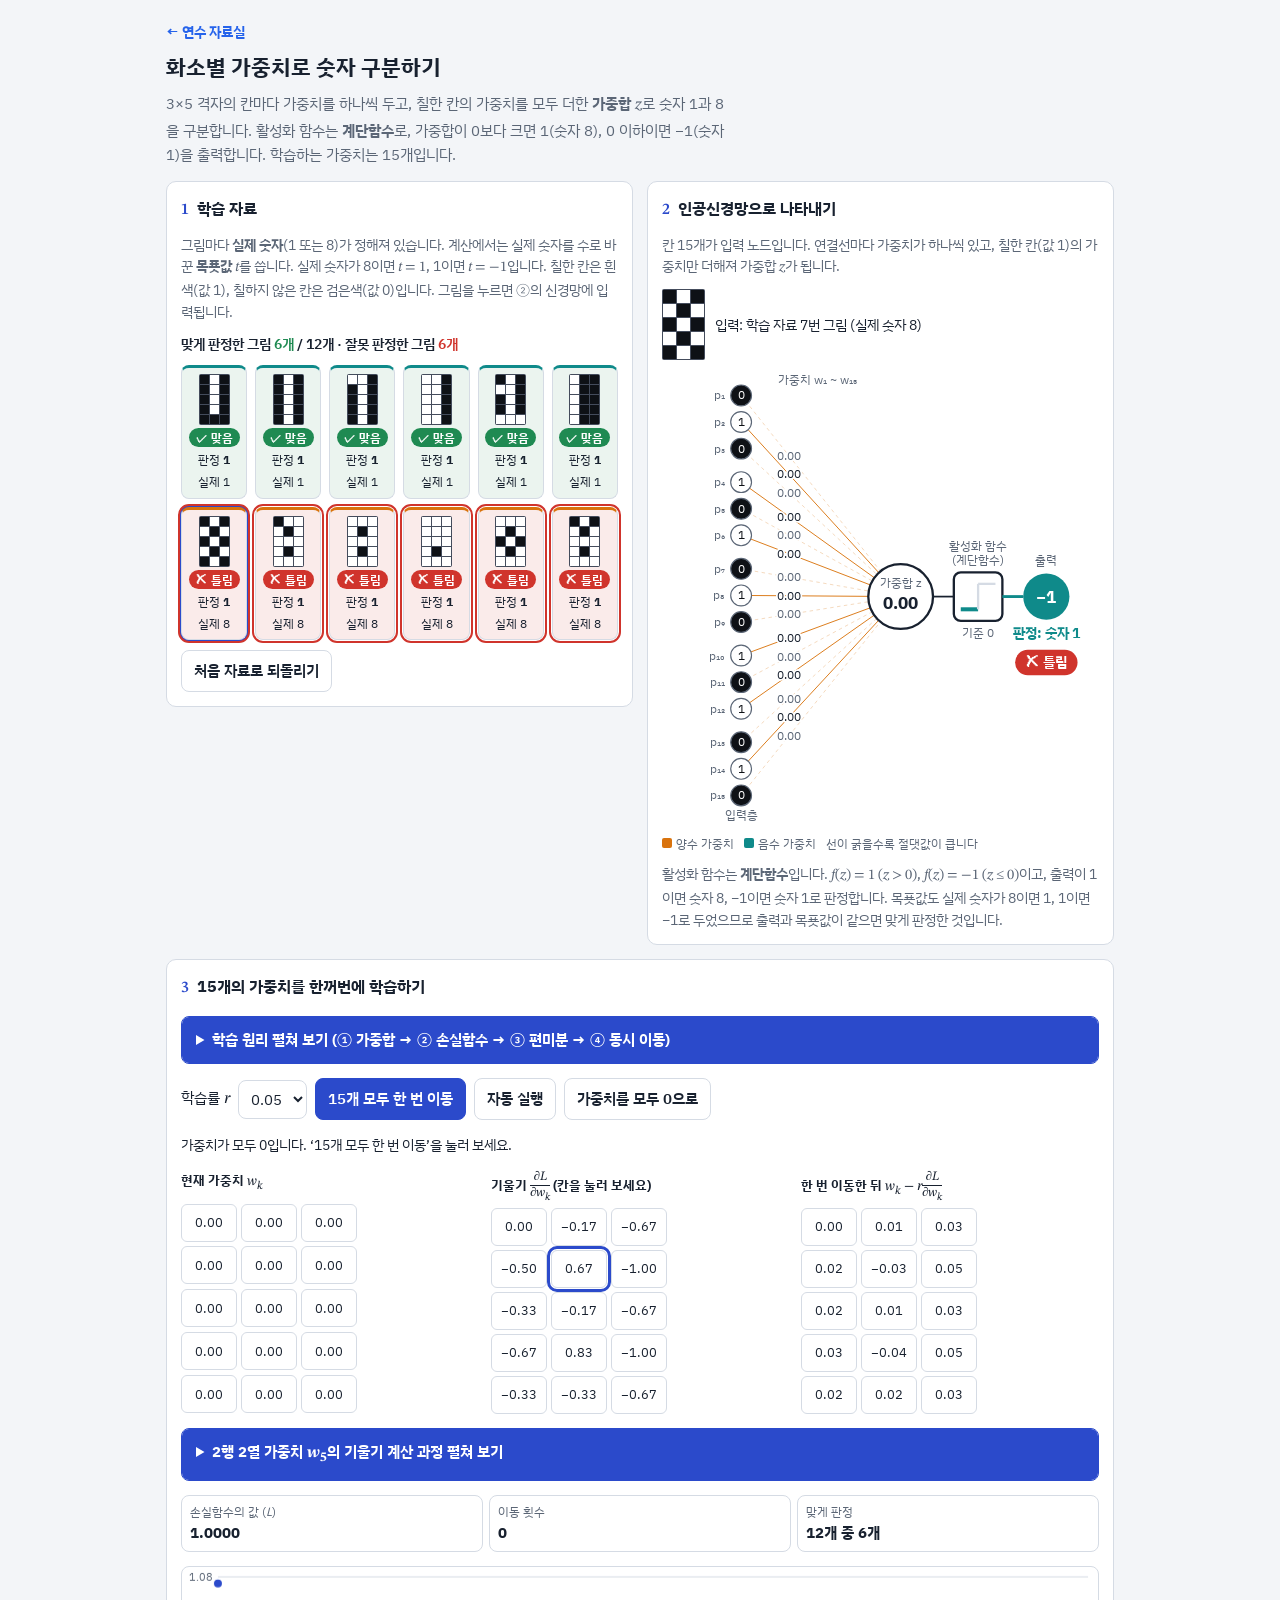
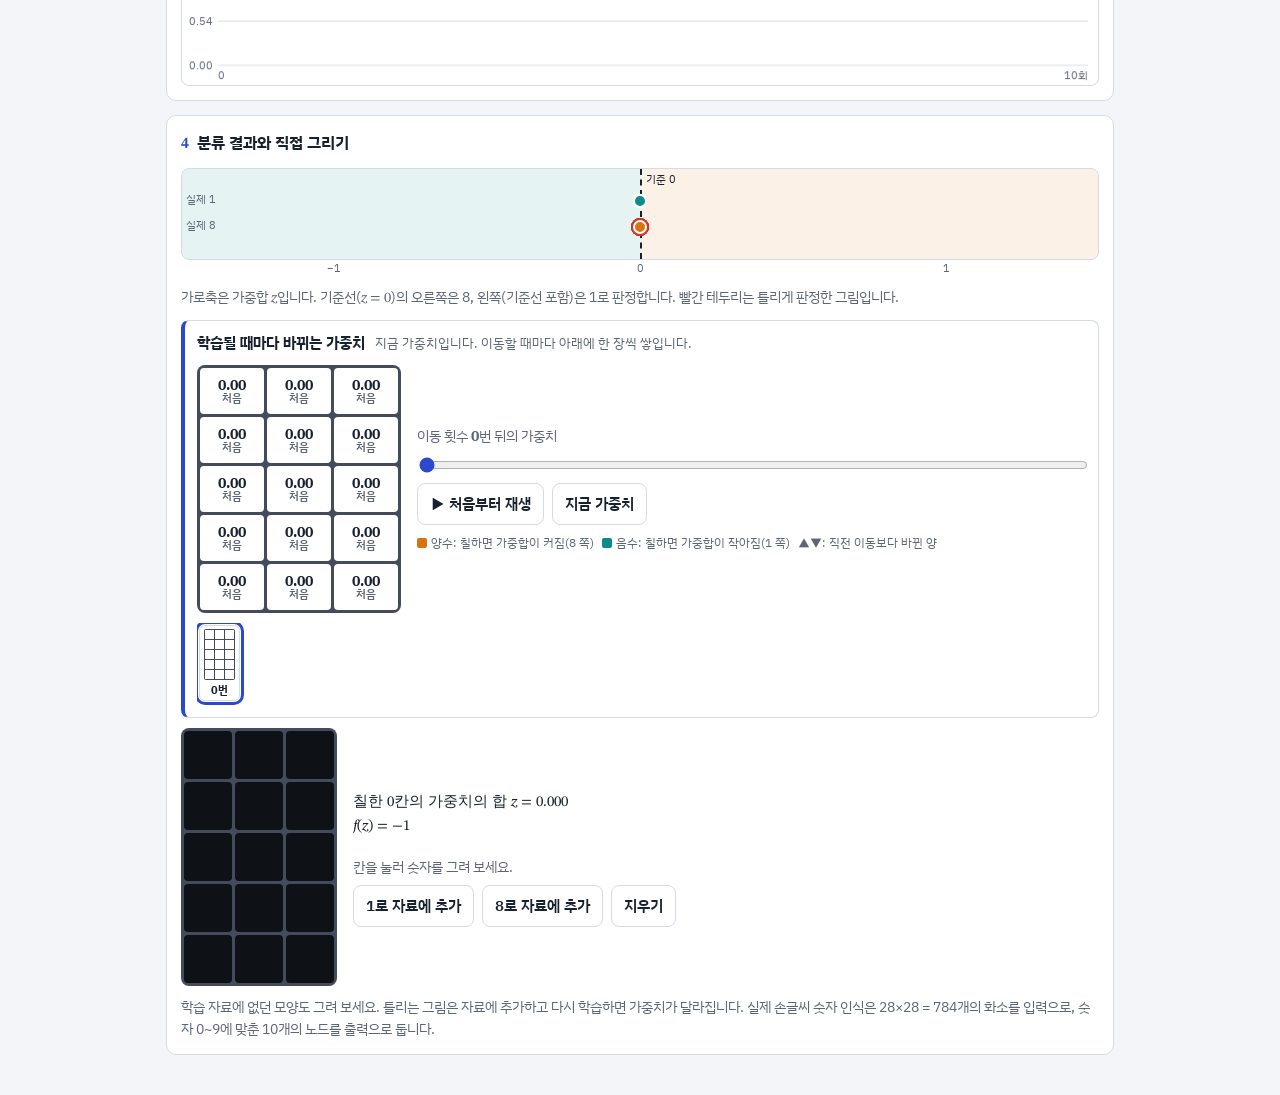
==== commit f04d5589: "화소별 가중치 앱: 4번에 학습될 때마다 바뀌는 가중치 지도 추가 - 3×5 가중치 지도(양수 주황, 음수 청록, 진하기=절댓값)와 칸마다 직전 이동 대비 ▲▼ 변화량 - 이동할 " ====
--- a/digit-weights/index.html
+++ b/digit-weights/index.html
@@ -238,6 +238,26 @@
 .wpic.skip{opacity:.38}
 .big3{display:grid;gap:14px}
 .out{min-width:200px}
+/* 학습될 때마다 바뀌는 가중치 */
+.wevo{border:1px solid var(--line);border-left:4px solid var(--accent);border-radius:8px;padding:10px 12px;display:grid;gap:10px}
+.wevo-head{display:flex;flex-wrap:wrap;gap:6px 10px;align-items:baseline}
+.wevo-head b{font-size:14.5px}
+.wevo-head span{font-size:13px;color:var(--sub)}
+.wevo-main{display:flex;flex-wrap:wrap;gap:16px;align-items:center}
+.wheat{display:grid;grid-template-columns:repeat(3,64px);gap:3px;background:var(--pix-grid);padding:3px;border-radius:8px}
+.wheat div{height:46px;border-radius:4px;display:flex;flex-direction:column;align-items:center;justify-content:center;line-height:1.15;font-variant-numeric:tabular-nums;transition:background .25s}
+.wheat b{font-size:13.5px;font-weight:700;color:var(--ink)}
+.wheat small{font-size:10.5px;font-weight:600}
+.wheat .up{color:#b45309} .wheat .dn{color:#0f766e} .wheat .eq{color:var(--sub)}
+.wevo-side{display:grid;gap:8px;flex:1;min-width:200px}
+.wevo-side input[type=range]{width:100%}
+.wevo-side .lg{display:flex;flex-wrap:wrap;gap:8px;font-size:12px;color:var(--sub)}
+.wevo-side .lg i{display:inline-block;width:10px;height:10px;border-radius:2px;margin-right:4px;vertical-align:-1px}
+.wevo-strip{display:flex;gap:6px;overflow-x:auto;padding:2px 2px 6px}
+.wevo-strip button{flex:none;border:1px solid var(--line);border-radius:6px;background:var(--panel);padding:3px 4px 2px;cursor:pointer;display:grid;justify-items:center;gap:2px;font:inherit;font-size:10.5px;color:var(--sub)}
+.wevo-strip button.on{outline:3px solid var(--accent);outline-offset:1px;color:var(--ink);font-weight:700}
+.wmini{display:grid;grid-template-columns:repeat(3,9px);gap:1px;background:var(--pix-grid);padding:1px;border-radius:2px}
+.wmini i{display:block;width:9px;height:9px}
 /* 한 번 이동: 이동한 가중치가 현재 가중치로 날아가는 애니메이션 */
 .flycell{position:fixed;z-index:60;display:flex;align-items:center;justify-content:center;border:2px solid var(--accent);border-radius:6px;background:color-mix(in srgb,var(--accent) 14%,var(--panel));color:var(--ink);font-size:13px;font-weight:700;font-variant-numeric:tabular-nums;pointer-events:none;box-shadow:0 6px 14px rgba(0,0,0,.18)}
 .g3 .leaving{opacity:.25;transition:opacity .25s}
@@ -376,6 +396,19 @@
     <div class="axis2 num" id="axis2"></div>
   </div>
   <p class="note">가로축은 가중합 <span class="m"><i>z</i></span>입니다. 기준선(<span class="m"><i>z</i> = 0</span>)의 오른쪽은 8, 왼쪽(기준선 포함)은 1로 판정합니다. 빨간 테두리는 틀리게 판정한 그림입니다.</p>
+  <div class="wevo" id="wevo">
+    <div class="wevo-head"><b>학습될 때마다 바뀌는 가중치</b><span id="wevoInfo"></span></div>
+    <div class="wevo-main">
+      <div class="wheat" id="wheat" role="img" aria-label="3×5 가중치 지도"></div>
+      <div class="wevo-side">
+        <label class="note" for="wevoRange">이동 횟수 <b id="wevoStep" class="num"></b>번 뒤의 가중치</label>
+        <input type="range" id="wevoRange" min="0" max="0" step="1" value="0">
+        <div class="row"><button class="b" id="wevoPlay" type="button">▶ 처음부터 재생</button><button class="b" id="wevoLast" type="button">지금 가중치</button></div>
+        <div class="lg"><span><i style="background:var(--eight)"></i>양수: 칠하면 가중합이 커짐(8 쪽)</span><span><i style="background:var(--one)"></i>음수: 칠하면 가중합이 작아짐(1 쪽)</span><span>▲▼: 직전 이동보다 바뀐 양</span></div>
+      </div>
+    </div>
+    <div class="wevo-strip" id="wevoStrip" aria-label="이동할 때마다 기록한 가중치 지도"></div>
+  </div>
   <div class="draw">
     <div class="pad" id="pad" role="group" aria-label="3×5 그림판"></div>
     <div class="out">
@@ -409,7 +442,7 @@
   var $=function(id){return document.getElementById(id)};
   function zeros(){var z=[];for(var i=0;i<15;i++)z.push(0);return z}
   function base(){return RAW.map(function(r){return {cells:r.slice(0,5).join("").split("").map(function(x){return x==="#"?1:0}),c:r[5],base:true}})}
-  var cur={data:base(),W:zeros(),feed:6,pad:zeros(),steps:0,hist:[],gk:4};
+  var cur={data:base(),W:zeros(),feed:6,pad:zeros(),steps:0,hist:[],wHist:[],wv:null,gk:4};
 
   function sum(a){return a.reduce(function(s,v){return s+v},0)}
   function zOf(c){var s=0;for(var k=0;k<15;k++)s+=cur.W[k]*c[k];return s}
@@ -650,11 +683,46 @@
     g.fillStyle=css("--accent");g.beginPath();g.arc(X(n-1),Y(hs[n-1]),4,0,7);g.fill();
   }
 
-  function renderAll(){renderSamples();renderNet();renderLearn();renderStats();renderTrack();renderPad();drawHist()}
+  function renderAll(){renderSamples();renderNet();renderLearn();renderStats();renderTrack();renderPad();drawHist();renderWevo()}
+
+  /* ---------- 학습될 때마다 바뀌는 가중치 ---------- */
+  var WEVO_T=null;
+  function wColor(v,scale){
+    var m=Math.min(1,Math.abs(v)/scale)*75;
+    return 'color-mix(in srgb,'+(v>=0?'var(--eight)':'var(--one)')+' '+m.toFixed(0)+'%,var(--panel))';
+  }
+  function wevoStepNo(i){return cur.steps-(cur.wHist.length-1-i)}
+  function renderWevo(){
+    var H=cur.wHist,n=H.length;if(!n)return;
+    var i=cur.wv===null?n-1:Math.max(0,Math.min(n-1,cur.wv)),W=H[i],P=i>0?H[i-1]:null,k,h='';
+    var scale=0.05;H.forEach(function(w){w.forEach(function(v){scale=Math.max(scale,Math.abs(v))})});
+    for(k=0;k<15;k++){
+      var d=P?W[k]-P[k]:0,dt=!P?'<small class="eq">처음</small>':(Math.abs(d)<0.0005?'<small class="eq">변화 없음</small>':'<small class="'+(d>0?'up':'dn')+'">'+(d>0?'▲':'▼')+fmt(Math.abs(d),3)+'</small>');
+      h+='<div style="background:'+wColor(W[k],scale)+'"><b>'+fmt(W[k],2)+'</b>'+dt+'</div>';
+    }
+    $("wheat").innerHTML=h;
+    var step=wevoStepNo(i);
+    $("wevoStep").textContent=step;
+    $("wevoRange").max=n-1;$("wevoRange").value=i;
+    $("wevoInfo").textContent=(i===n-1?'지금 가중치입니다. ':'지금보다 '+(n-1-i)+'번 앞의 가중치입니다. ')+'이동할 때마다 아래에 한 장씩 쌓입니다.';
+    var st='',from=Math.max(0,n-60);
+    for(var j=from;j<n;j++){
+      var mini='<span class="wmini">';
+      for(k=0;k<15;k++)mini+='<i style="background:'+wColor(H[j][k],scale)+'"></i>';
+      st+='<button type="button" data-w="'+j+'" class="'+(j===i?'on':'')+'">'+mini+'</span>'+wevoStepNo(j)+'번</button>';
+    }
+    $("wevoStrip").innerHTML=st;
+    var on=$("wevoStrip").querySelector(".on");if(on&&on.scrollIntoView&&WEVO_T)on.scrollIntoView({block:"nearest",inline:"nearest"});
+  }
+  function wevoStop(){if(WEVO_T){clearInterval(WEVO_T);WEVO_T=null;$("wevoPlay").textContent="▶ 처음부터 재생"}}
   function say(t,warn){var m=$("msg");m.innerHTML=t;m.className="msg num"+(warn?" warn":"")}
   function stopAuto(){if(timer){clearInterval(timer);timer=null;$("auto").textContent="자동 실행"}}
-  function record(){cur.hist.push(loss());if(cur.hist.length>400)cur.hist.shift()}
-  function newHist(){cur.hist=[];record()}
+  function record(){
+    cur.hist.push(loss());cur.wHist.push(cur.W.slice());
+    if(cur.hist.length>400){cur.hist.shift();cur.wHist.shift()}
+    cur.wv=null;
+  }
+  function newHist(){cur.hist=[];cur.wHist=[];record()}
   function stepAll(animated){
     var r=eta(),before=loss(),G=grads();            // 기울기 15개를 먼저 모두 계산
     for(var k=0;k<15;k++)cur.W[k]-=r*G[k];          // 그다음 15개를 한꺼번에 이동
@@ -738,6 +806,18 @@
     timer=setInterval(function(){if(left--<=0){stopAuto();return}stepAll()},150);
   });
   $("resetW").addEventListener("click",resetW);
+  $("wevoRange").addEventListener("input",function(){wevoStop();cur.wv=+this.value;renderWevo()});
+  $("wevoStrip").addEventListener("click",function(e){var t=e.target.closest("[data-w]");if(!t)return;wevoStop();cur.wv=+t.dataset.w;renderWevo()});
+  $("wevoLast").addEventListener("click",function(){wevoStop();cur.wv=null;renderWevo()});
+  $("wevoPlay").addEventListener("click",function(){
+    if(WEVO_T){wevoStop();return}
+    var n=cur.wHist.length;if(n<2)return;
+    cur.wv=0;renderWevo();this.textContent="■ 멈춤";
+    WEVO_T=setInterval(function(){
+      if(cur.wv===null||cur.wv>=cur.wHist.length-1){wevoStop();cur.wv=null;renderWevo();return}
+      cur.wv++;renderWevo();
+    },Math.max(120,Math.min(450,6000/n)));
+  });
   var TH=$("theory"),THS=TH.querySelector("summary"),THT=THS.textContent;
   TH.addEventListener("toggle",function(){THS.textContent=TH.open?"학습 원리 접기":THT});
   $("workFold").addEventListener("toggle",function(){if(!this.open&&HA.on){haReset();renderWork()}else workSummary()});
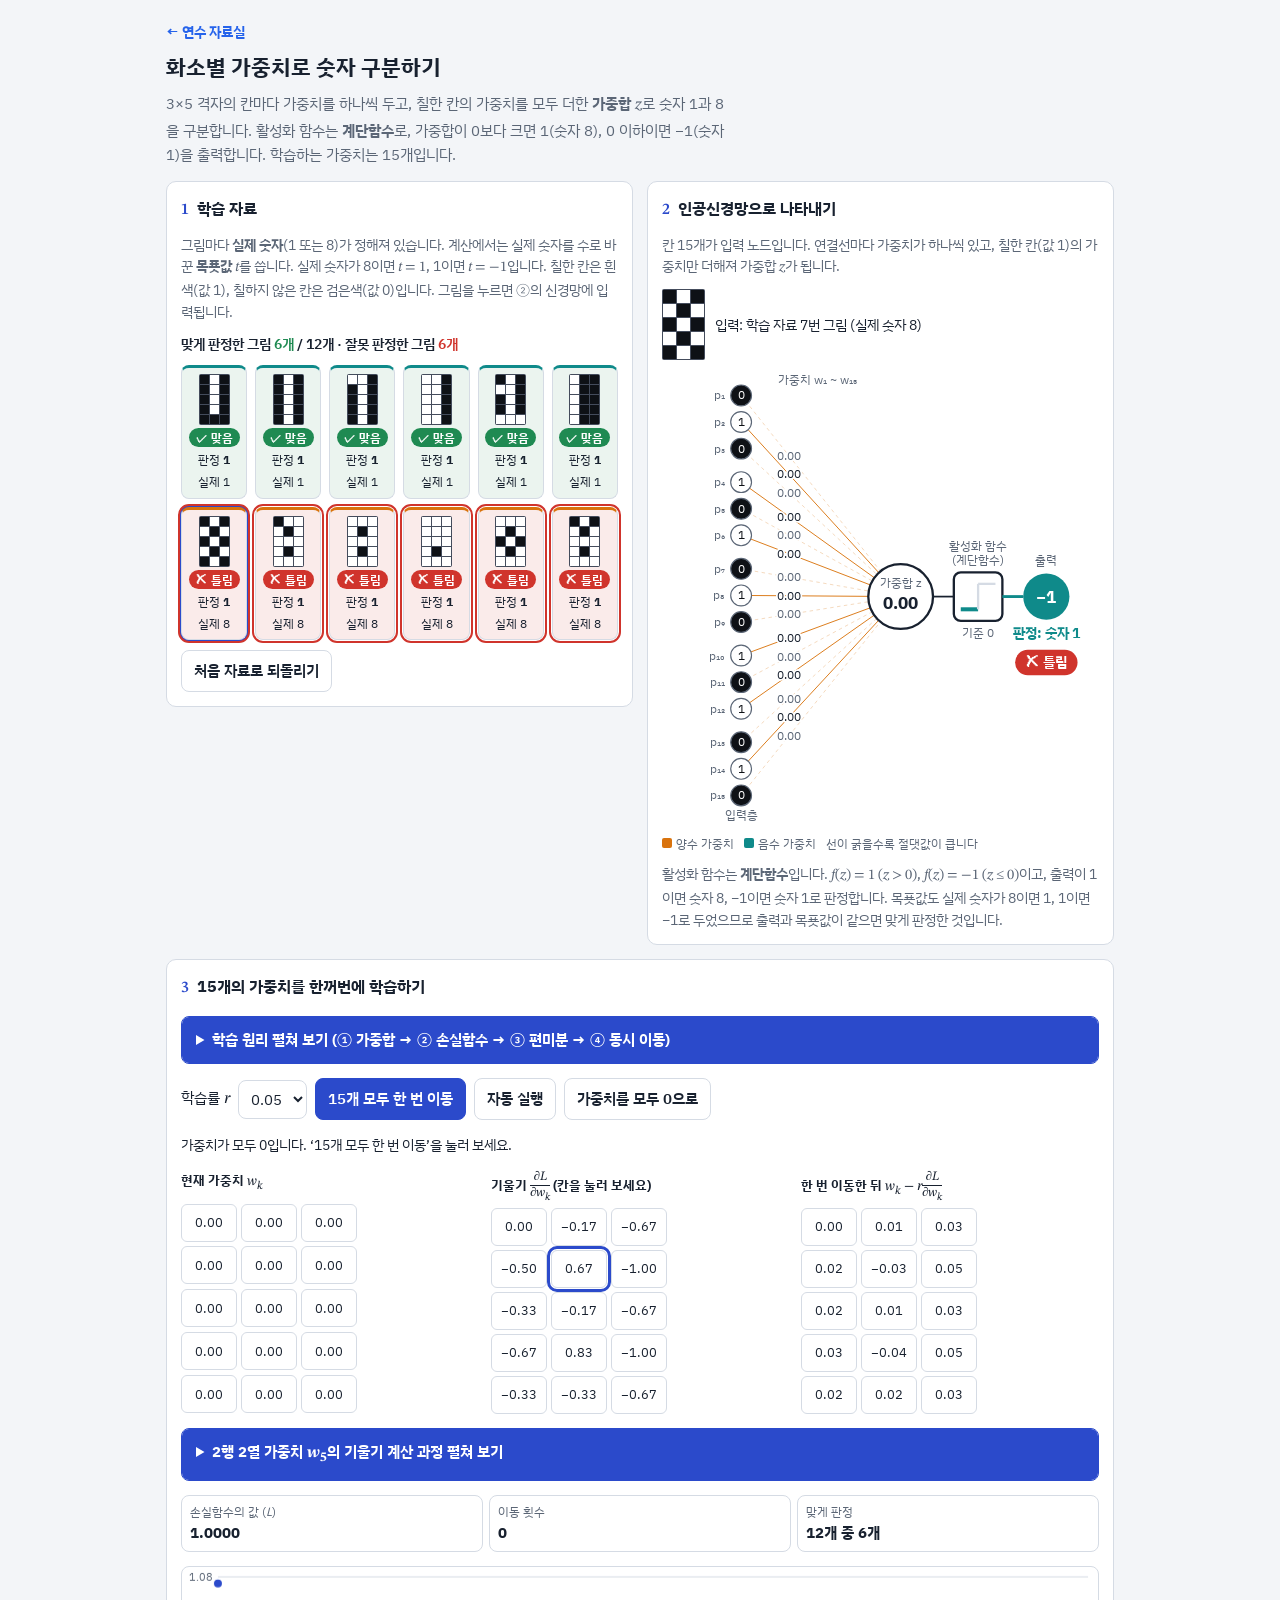
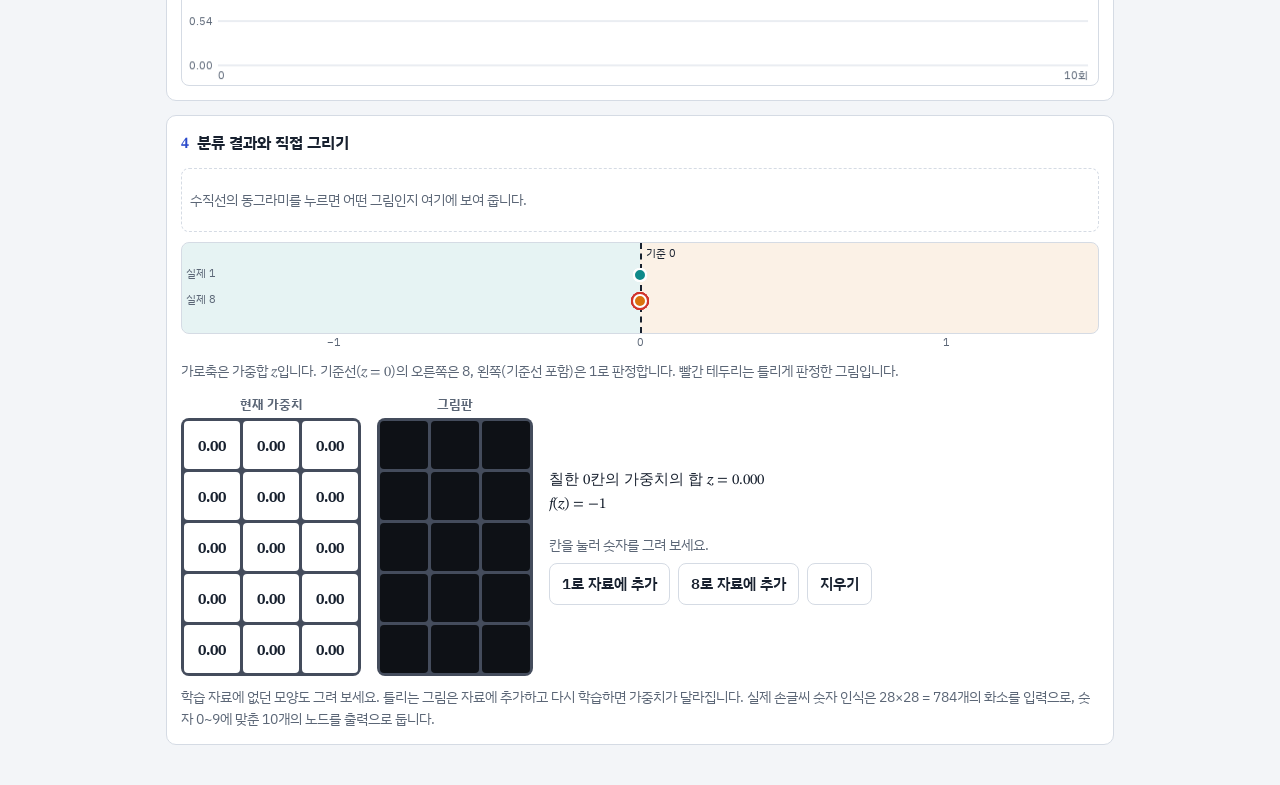
==== commit 76e28738: "화소별 가중치 앱 4번: 가중치 기록을 그림판 옆 가중치 지도로 단순화, 수직선 동그라미 누르면 그림 표시 - 기록 줄·슬라이더·재생·변화량 표시를 빼고, 그림판 왼쪽에 색과 수치" ====
--- a/digit-weights/index.html
+++ b/digit-weights/index.html
@@ -238,26 +238,22 @@
 .wpic.skip{opacity:.38}
 .big3{display:grid;gap:14px}
 .out{min-width:200px}
-/* 학습될 때마다 바뀌는 가중치 */
-.wevo{border:1px solid var(--line);border-left:4px solid var(--accent);border-radius:8px;padding:10px 12px;display:grid;gap:10px}
-.wevo-head{display:flex;flex-wrap:wrap;gap:6px 10px;align-items:baseline}
-.wevo-head b{font-size:14.5px}
-.wevo-head span{font-size:13px;color:var(--sub)}
-.wevo-main{display:flex;flex-wrap:wrap;gap:16px;align-items:center}
-.wheat{display:grid;grid-template-columns:repeat(3,64px);gap:3px;background:var(--pix-grid);padding:3px;border-radius:8px}
-.wheat div{height:46px;border-radius:4px;display:flex;flex-direction:column;align-items:center;justify-content:center;line-height:1.15;font-variant-numeric:tabular-nums;transition:background .25s}
-.wheat b{font-size:13.5px;font-weight:700;color:var(--ink)}
-.wheat small{font-size:10.5px;font-weight:600}
-.wheat .up{color:#b45309} .wheat .dn{color:#0f766e} .wheat .eq{color:var(--sub)}
-.wevo-side{display:grid;gap:8px;flex:1;min-width:200px}
-.wevo-side input[type=range]{width:100%}
-.wevo-side .lg{display:flex;flex-wrap:wrap;gap:8px;font-size:12px;color:var(--sub)}
-.wevo-side .lg i{display:inline-block;width:10px;height:10px;border-radius:2px;margin-right:4px;vertical-align:-1px}
-.wevo-strip{display:flex;gap:6px;overflow-x:auto;padding:2px 2px 6px}
-.wevo-strip button{flex:none;border:1px solid var(--line);border-radius:6px;background:var(--panel);padding:3px 4px 2px;cursor:pointer;display:grid;justify-items:center;gap:2px;font:inherit;font-size:10.5px;color:var(--sub)}
-.wevo-strip button.on{outline:3px solid var(--accent);outline-offset:1px;color:var(--ink);font-weight:700}
-.wmini{display:grid;grid-template-columns:repeat(3,9px);gap:1px;background:var(--pix-grid);padding:1px;border-radius:2px}
-.wmini i{display:block;width:9px;height:9px}
+/* 그림판 왼쪽의 가중치 지도 */
+.wmapbox{display:grid;gap:4px;justify-items:center}
+/* 수직선의 동그라미를 누르면 그림 보기 */
+.track .dot{cursor:pointer}
+.track .dot::after{content:"";position:absolute;inset:-7px;border-radius:50%}
+.track .dot.sel{box-shadow:0 0 0 3px var(--accent);z-index:3}
+.track .dot.wrong.sel{box-shadow:0 0 0 2px var(--bad),0 0 0 5px var(--accent)}
+.trinfo{display:flex;flex-wrap:wrap;gap:8px;min-height:64px;align-items:center;border:1px dashed var(--line);border-radius:8px;padding:6px 8px;font-size:13px}
+.trinfo .tpic{display:flex;gap:8px;align-items:center;border:1px solid var(--line);border-radius:8px;padding:5px 8px;background:var(--panel)}
+.trinfo .tpic .tt{display:grid;gap:1px;line-height:1.4}
+.trinfo .tpic .tt b{font-size:13.5px}
+.trinfo .tok{font-weight:700;color:var(--good)} .trinfo .tno{font-weight:700;color:var(--bad)}
+.wmt{font-size:12.5px;font-weight:700;color:var(--sub)}
+.wheat{display:grid;grid-template-columns:repeat(3,56px);gap:3px;background:var(--pix-grid);padding:3px;border-radius:8px}
+.wheat div{height:48px;border-radius:4px;display:flex;align-items:center;justify-content:center;font-size:13.5px;font-weight:700;color:var(--ink);font-variant-numeric:tabular-nums;transition:background .3s}
+@media (max-width:520px){.draw{gap:10px}.wheat{grid-template-columns:repeat(3,48px)}.wheat div{font-size:12px}}
 /* 한 번 이동: 이동한 가중치가 현재 가중치로 날아가는 애니메이션 */
 .flycell{position:fixed;z-index:60;display:flex;align-items:center;justify-content:center;border:2px solid var(--accent);border-radius:6px;background:color-mix(in srgb,var(--accent) 14%,var(--panel));color:var(--ink);font-size:13px;font-weight:700;font-variant-numeric:tabular-nums;pointer-events:none;box-shadow:0 6px 14px rgba(0,0,0,.18)}
 .g3 .leaving{opacity:.25;transition:opacity .25s}
@@ -391,26 +387,15 @@
 
 <section aria-labelledby="h4">
   <h2 id="h4"><span class="n">4</span>분류 결과와 직접 그리기</h2>
+  <div class="trinfo" id="trackInfo"></div>
   <div id="trackBox">
     <div class="track" id="track"></div>
     <div class="axis2 num" id="axis2"></div>
   </div>
   <p class="note">가로축은 가중합 <span class="m"><i>z</i></span>입니다. 기준선(<span class="m"><i>z</i> = 0</span>)의 오른쪽은 8, 왼쪽(기준선 포함)은 1로 판정합니다. 빨간 테두리는 틀리게 판정한 그림입니다.</p>
-  <div class="wevo" id="wevo">
-    <div class="wevo-head"><b>학습될 때마다 바뀌는 가중치</b><span id="wevoInfo"></span></div>
-    <div class="wevo-main">
-      <div class="wheat" id="wheat" role="img" aria-label="3×5 가중치 지도"></div>
-      <div class="wevo-side">
-        <label class="note" for="wevoRange">이동 횟수 <b id="wevoStep" class="num"></b>번 뒤의 가중치</label>
-        <input type="range" id="wevoRange" min="0" max="0" step="1" value="0">
-        <div class="row"><button class="b" id="wevoPlay" type="button">▶ 처음부터 재생</button><button class="b" id="wevoLast" type="button">지금 가중치</button></div>
-        <div class="lg"><span><i style="background:var(--eight)"></i>양수: 칠하면 가중합이 커짐(8 쪽)</span><span><i style="background:var(--one)"></i>음수: 칠하면 가중합이 작아짐(1 쪽)</span><span>▲▼: 직전 이동보다 바뀐 양</span></div>
-      </div>
-    </div>
-    <div class="wevo-strip" id="wevoStrip" aria-label="이동할 때마다 기록한 가중치 지도"></div>
-  </div>
   <div class="draw">
-    <div class="pad" id="pad" role="group" aria-label="3×5 그림판"></div>
+    <div class="wmapbox"><div class="wmt">현재 가중치</div><div class="wheat" id="wheat" role="img" aria-label="3×5 가중치 지도"></div></div>
+    <div class="wmapbox"><div class="wmt">그림판</div><div class="pad" id="pad" role="group" aria-label="3×5 그림판"></div></div>
     <div class="out">
       <div class="formula num" id="myCalc"></div>
       <div class="bars num" id="bars"></div>
@@ -442,7 +427,7 @@
   var $=function(id){return document.getElementById(id)};
   function zeros(){var z=[];for(var i=0;i<15;i++)z.push(0);return z}
   function base(){return RAW.map(function(r){return {cells:r.slice(0,5).join("").split("").map(function(x){return x==="#"?1:0}),c:r[5],base:true}})}
-  var cur={data:base(),W:zeros(),feed:6,pad:zeros(),steps:0,hist:[],wHist:[],wv:null,gk:4};
+  var cur={data:base(),W:zeros(),feed:6,pad:zeros(),steps:0,hist:[],gk:4};
 
   function sum(a){return a.reduce(function(s,v){return s+v},0)}
   function zOf(c){var s=0;for(var k=0;k<15;k++)s+=cur.W[k]*c[k];return s}
@@ -647,12 +632,24 @@
     var h='<div class="zone1" style="width:'+z0+'%"></div><div class="zone8" style="left:'+z0+'%"></div>'+
       '<div class="thr" style="left:'+z0+'%"><span>기준 0</span></div>'+
       '<div class="lane" style="top:22px">실제 1</div><div class="lane" style="top:48px">실제 8</div>';
-    cur.data.forEach(function(d){
+    var sel=cur.tsel===undefined?null:cur.tsel;
+    cur.data.forEach(function(d,i){
       var wrong=verdict(d.cells)!==d.c;
-      h+='<div class="dot d'+d.c+(wrong?' wrong':'')+'" style="left:'+tpos(zOf(d.cells))+'%;top:'+(d.c===8?58:32)+'px"></div>';
+      h+='<div class="dot d'+d.c+(wrong?' wrong':'')+(sel!==null&&sel.indexOf(i)>=0?' sel':'')+'" data-i="'+i+'" title="'+(i+1)+'번 그림 (실제 '+d.c+')" style="left:'+tpos(zOf(d.cells))+'%;top:'+(d.c===8?58:32)+'px"></div>';
     });
     if(sum(cur.pad)>0)h+='<div class="lane" style="top:70px">내 그림</div><div class="dot mine" style="left:'+tpos(zOf(cur.pad))+'%;top:80px"></div>';
     $("track").innerHTML=h;
+    renderTrackInfo();
+  }
+  // 누른 동그라미(가중합이 거의 같아 겹친 동그라미 포함)의 그림을 수직선 위에 보여 줌
+  function renderTrackInfo(){
+    var sel=cur.tsel;
+    if(!sel||!sel.length||sel.some(function(i){return i>=cur.data.length})){cur.tsel=null;$("trackInfo").innerHTML='<span class="note">수직선의 동그라미를 누르면 어떤 그림인지 여기에 보여 줍니다.</span>';return}
+    $("trackInfo").innerHTML=sel.map(function(i){
+      var d=cur.data[i],z=zOf(d.cells),v=verdict(d.cells),ok=v===d.c;
+      return '<div class="tpic">'+mini(d.cells,-1,true)+'<span class="tt"><b>'+(i+1)+'번 그림 · 실제 '+d.c+'</b><span class="num">가중합 <i>z</i> = '+fmt(z,3)+' → 판정 '+v+'</span>'+
+        '<span class="'+(ok?'tok':'tno')+'">'+(ok?'✓ 맞음':'✗ 틀림')+'</span></span></div>';
+    }).join('');
   }
   function renderPad(){
     var btns=$("pad").children,x=sum(cur.pad),z=zOf(cur.pad),v=verdict(cur.pad);
@@ -685,44 +682,19 @@
 
   function renderAll(){renderSamples();renderNet();renderLearn();renderStats();renderTrack();renderPad();drawHist();renderWevo()}
 
-  /* ---------- 학습될 때마다 바뀌는 가중치 ---------- */
-  var WEVO_T=null;
-  function wColor(v,scale){
-    var m=Math.min(1,Math.abs(v)/scale)*75;
-    return 'color-mix(in srgb,'+(v>=0?'var(--eight)':'var(--one)')+' '+m.toFixed(0)+'%,var(--panel))';
-  }
-  function wevoStepNo(i){return cur.steps-(cur.wHist.length-1-i)}
+  /* ---------- 그림판 왼쪽의 가중치 지도 ---------- */
   function renderWevo(){
-    var H=cur.wHist,n=H.length;if(!n)return;
-    var i=cur.wv===null?n-1:Math.max(0,Math.min(n-1,cur.wv)),W=H[i],P=i>0?H[i-1]:null,k,h='';
-    var scale=0.05;H.forEach(function(w){w.forEach(function(v){scale=Math.max(scale,Math.abs(v))})});
+    var scale=0.05,h='',k;cur.W.forEach(function(v){scale=Math.max(scale,Math.abs(v))});
     for(k=0;k<15;k++){
-      var d=P?W[k]-P[k]:0,dt=!P?'<small class="eq">처음</small>':(Math.abs(d)<0.0005?'<small class="eq">변화 없음</small>':'<small class="'+(d>0?'up':'dn')+'">'+(d>0?'▲':'▼')+fmt(Math.abs(d),3)+'</small>');
-      h+='<div style="background:'+wColor(W[k],scale)+'"><b>'+fmt(W[k],2)+'</b>'+dt+'</div>';
+      var v=cur.W[k],m=Math.min(1,Math.abs(v)/scale)*75;
+      h+='<div style="background:color-mix(in srgb,'+(v>=0?'var(--eight)':'var(--one)')+' '+m.toFixed(0)+'%,var(--panel))">'+fmt(v,2)+'</div>';
     }
     $("wheat").innerHTML=h;
-    var step=wevoStepNo(i);
-    $("wevoStep").textContent=step;
-    $("wevoRange").max=n-1;$("wevoRange").value=i;
-    $("wevoInfo").textContent=(i===n-1?'지금 가중치입니다. ':'지금보다 '+(n-1-i)+'번 앞의 가중치입니다. ')+'이동할 때마다 아래에 한 장씩 쌓입니다.';
-    var st='',from=Math.max(0,n-60);
-    for(var j=from;j<n;j++){
-      var mini='<span class="wmini">';
-      for(k=0;k<15;k++)mini+='<i style="background:'+wColor(H[j][k],scale)+'"></i>';
-      st+='<button type="button" data-w="'+j+'" class="'+(j===i?'on':'')+'">'+mini+'</span>'+wevoStepNo(j)+'번</button>';
-    }
-    $("wevoStrip").innerHTML=st;
-    var on=$("wevoStrip").querySelector(".on");if(on&&on.scrollIntoView&&WEVO_T)on.scrollIntoView({block:"nearest",inline:"nearest"});
-  }
-  function wevoStop(){if(WEVO_T){clearInterval(WEVO_T);WEVO_T=null;$("wevoPlay").textContent="▶ 처음부터 재생"}}
+  }
   function say(t,warn){var m=$("msg");m.innerHTML=t;m.className="msg num"+(warn?" warn":"")}
   function stopAuto(){if(timer){clearInterval(timer);timer=null;$("auto").textContent="자동 실행"}}
-  function record(){
-    cur.hist.push(loss());cur.wHist.push(cur.W.slice());
-    if(cur.hist.length>400){cur.hist.shift();cur.wHist.shift()}
-    cur.wv=null;
-  }
-  function newHist(){cur.hist=[];cur.wHist=[];record()}
+  function record(){cur.hist.push(loss());if(cur.hist.length>400)cur.hist.shift()}
+  function newHist(){cur.hist=[];cur.tsel=null;record()}
   function stepAll(animated){
     var r=eta(),before=loss(),G=grads();            // 기울기 15개를 먼저 모두 계산
     for(var k=0;k<15;k++)cur.W[k]-=r*G[k];          // 그다음 15개를 한꺼번에 이동
@@ -806,17 +778,12 @@
     timer=setInterval(function(){if(left--<=0){stopAuto();return}stepAll()},150);
   });
   $("resetW").addEventListener("click",resetW);
-  $("wevoRange").addEventListener("input",function(){wevoStop();cur.wv=+this.value;renderWevo()});
-  $("wevoStrip").addEventListener("click",function(e){var t=e.target.closest("[data-w]");if(!t)return;wevoStop();cur.wv=+t.dataset.w;renderWevo()});
-  $("wevoLast").addEventListener("click",function(){wevoStop();cur.wv=null;renderWevo()});
-  $("wevoPlay").addEventListener("click",function(){
-    if(WEVO_T){wevoStop();return}
-    var n=cur.wHist.length;if(n<2)return;
-    cur.wv=0;renderWevo();this.textContent="■ 멈춤";
-    WEVO_T=setInterval(function(){
-      if(cur.wv===null||cur.wv>=cur.wHist.length-1){wevoStop();cur.wv=null;renderWevo();return}
-      cur.wv++;renderWevo();
-    },Math.max(120,Math.min(450,6000/n)));
+  $("track").addEventListener("click",function(e){
+    var t=e.target.closest(".dot[data-i]");if(!t)return;
+    var i=+t.dataset.i,z=zOf(cur.data[i].cells),c=cur.data[i].c,lane=[];
+    var tw=$("track").clientWidth||300;
+    cur.data.forEach(function(d,j){if(d.c===c&&Math.abs(tpos(zOf(d.cells))-tpos(z))*tw/100<14)lane.push(j)});   // 화면에서 겹친 동그라미
+    cur.tsel=lane;cur.feed=i;renderTrack();renderSamples();renderNet();
   });
   var TH=$("theory"),THS=TH.querySelector("summary"),THT=THS.textContent;
   TH.addEventListener("toggle",function(){THS.textContent=TH.open?"학습 원리 접기":THT});
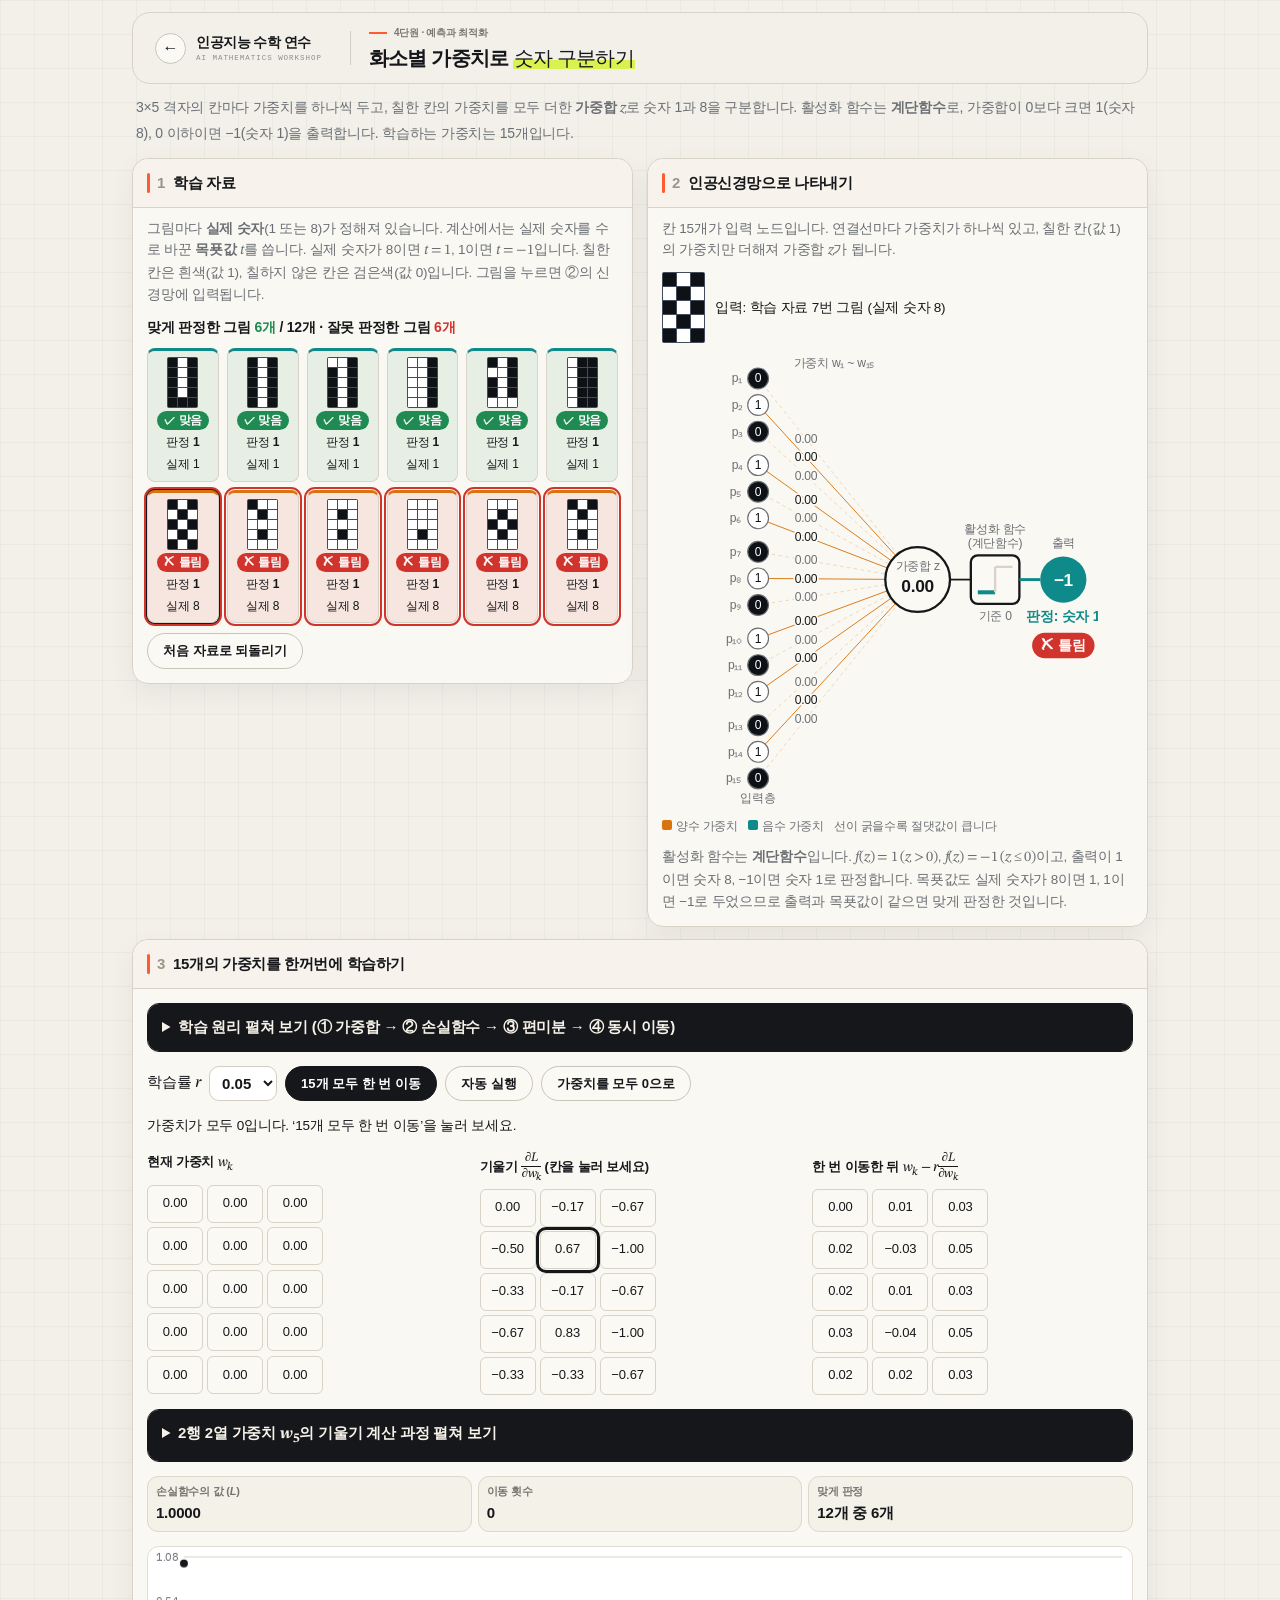
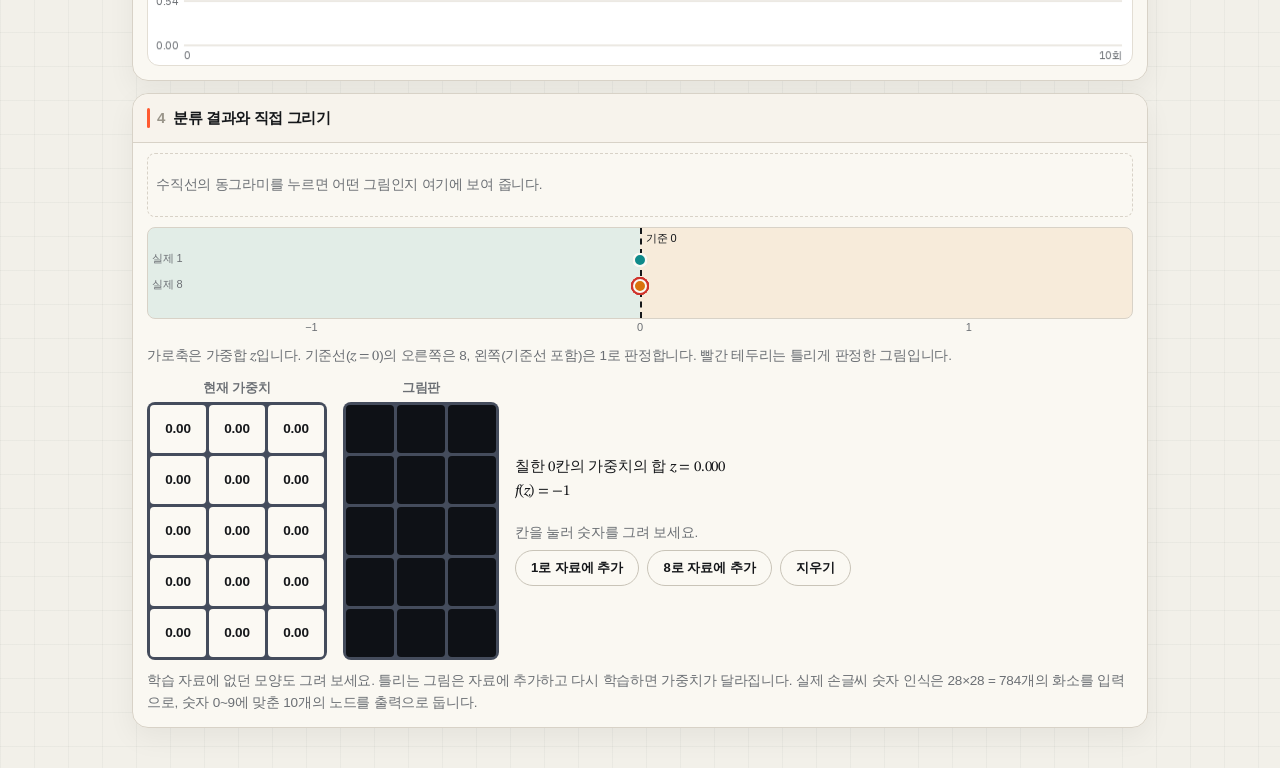
==== commit 9642afe1: "카드 12~14번 앱(추세선·화소별·단어별 가중치)을 홈페이지 톤으로 스타일 통일 Co-Authored-By: Claude Opus 5.5 <noreply@anthropic.com" ====
--- a/digit-weights/index.html
+++ b/digit-weights/index.html
@@ -9,23 +9,11 @@
 <style>
 /* 배치: 학습 자료·신경망(2단) → 15개 가중치 학습 → 분류 결과와 직접 그리기 */
 :root{
-  --bg:#f3f5f8; --panel:#ffffff; --ink:#18212f; --sub:#5b6676; --line:#d5dbe4;
-  --accent:#2b4acb; --one:#0f8a8a; --seven:#8a4fd3; --eight:#d9730d; --bad:#d0342c; --good:#1f8a52; --cell:#e6eaf0;
+  --bg:#f2f0e9; --panel:#fbf9f3; --ink:#15171a; --sub:#6b6f74; --line:#d8d2c7;
+  --accent:#15171a; --one:#0f8a8a; --seven:#8a4fd3; --eight:#d9730d; --bad:#d0342c; --good:#1f8a52; --cell:#efebe2;
   --pix-on:#ffffff; --pix-off:#0e1116; --pix-grid:#444c5c; --pix-hl:#4f86ff;
-  --font-body:"IBM Plex Sans KR","Apple SD Gothic Neo","Malgun Gothic",sans-serif;
+  --font-body:Pretendard,"Apple SD Gothic Neo","Noto Sans KR","Malgun Gothic",-apple-system,BlinkMacSystemFont,sans-serif; --faint:#9a958a;
   --font-math:"STIX Two Text","Times New Roman",serif;
-}
-@media (prefers-color-scheme: dark){
-  :root:not([data-theme="light"]){
-    --bg:#11151c; --panel:#1a202a; --ink:#e8ecf2; --sub:#9aa5b5; --line:#313a48;
-    --accent:#8ea4ff; --one:#3cc4c4; --seven:#c0a2ff; --eight:#f2a04a; --bad:#ff7b72; --good:#4cc38a; --cell:#283140;
-    color-scheme:dark;
-  }
-}
-:root[data-theme="dark"]{
-  --bg:#11151c; --panel:#1a202a; --ink:#e8ecf2; --sub:#9aa5b5; --line:#313a48;
-  --accent:#8ea4ff; --one:#3cc4c4; --seven:#c0a2ff; --eight:#f2a04a; --bad:#ff7b72; --good:#4cc38a; --cell:#283140;
-  color-scheme:dark;
 }
 *{box-sizing:border-box}
 html,body{margin:0}
@@ -156,7 +144,6 @@
 .bar .fl{position:absolute;top:0;bottom:0;border-radius:7px}
 .bar.win{font-weight:700}
 .fold{border:1px solid var(--line);border-radius:8px}
-.fold{border-color:#2b4acb}
 .fold summary{cursor:pointer;padding:12px 14px;font-weight:700;font-size:15px;color:#ffffff;background:#2b4acb;border-radius:7px}
 .fold[open] summary{border-radius:7px 7px 0 0;margin-bottom:12px}
 .fold summary .m{color:#ffffff}
@@ -288,15 +275,69 @@
 .hlines .pop{animation:hlIn .4s ease}
 @media (max-width:520px){.hgrid{grid-template-columns:repeat(3,40px)}.hgrid div{height:32px;font-size:12px}.hop{font-size:20px}}
 .bar{grid-template-columns:64px minmax(0,1fr) 58px}
+
+/* ===== 홈페이지 톤 (인공지능 수학 연수 공통 테마에 맞춤) ===== */
+body{background:linear-gradient(rgba(21,23,26,.035) 1px,transparent 1px),linear-gradient(90deg,rgba(21,23,26,.035) 1px,transparent 1px),var(--bg);background-size:34px 34px;letter-spacing:-.015em;-webkit-font-smoothing:antialiased;min-height:100vh}
+main{max-width:1040px;padding:12px 12px 40px;gap:12px}
+header.topbar{min-height:72px;display:flex;gap:14px;justify-content:space-between;align-items:center;padding:10px 14px;background:rgba(242,240,233,.9);border:1px solid var(--line);border-radius:18px;backdrop-filter:blur(14px)}
+.brand-area{display:flex;align-items:center;gap:18px;min-width:0}
+.home-link{display:flex;align-items:center;gap:10px;flex:none;color:var(--ink);text-decoration:none;padding:7px 10px 7px 8px;border-radius:12px;transition:background .18s ease}
+.home-link:hover{background:#e7e3d9}
+.home-arrow{width:31px;height:31px;border:1px solid #c9c4b8;border-radius:50%;display:grid;place-items:center;font-size:16px;line-height:1;background:#fbf9f3}
+.brand-copy{display:block;line-height:1.15}
+.brand-copy strong{display:block;font-size:14px;font-weight:800;letter-spacing:-.035em}
+.brand-copy small{display:block;margin-top:4px;color:#8a8d90;font-family:ui-monospace,SFMono-Regular,Consolas,monospace;font-size:7.5px;letter-spacing:.13em;white-space:nowrap}
+.top-divider{width:1px;height:34px;background:#d3cec3;flex:none}
+.title-row{display:block;min-width:0}
+.eyebrow{display:flex;align-items:center;gap:7px;margin-bottom:4px;color:#7b7770;font-size:10px;font-weight:750;white-space:nowrap}
+.eyebrow span{display:block;width:18px;height:2px;background:#ff5a30}
+header.topbar h1{font-size:clamp(18px,1.6vw,24px);margin:0;font-weight:800;letter-spacing:-.04em;line-height:1.3;text-wrap:balance}
+header.topbar h1 em{font-style:normal;font-weight:500;background:linear-gradient(transparent 60%,#d9f24f 0);padding:0 .04em}
+p.intro{margin:0 4px;color:var(--sub);font-size:14px;line-height:1.7;max-width:none}
+@media (max-width:820px){.top-divider,.brand-copy{display:none}.home-link{padding-left:2px}.eyebrow{white-space:normal}}
+@media (max-width:520px){main{padding:7px 7px 32px}header.topbar{border-radius:14px;padding:9px 10px}header.topbar h1{font-size:20px;line-height:1.25}}
+section{background:rgba(251,249,243,.96);border:1px solid var(--line);border-radius:16px;box-shadow:0 10px 28px rgba(21,23,26,.055);padding:0 14px 14px}
+section>h2{margin:0 -14px;padding:12px 14px 12px 24px;background:rgba(247,244,236,.92);border-bottom:1px solid var(--line);border-radius:16px 16px 0 0;font-size:15px;font-weight:800;letter-spacing:-.025em;position:relative}
+section>h2::before{content:"";position:absolute;left:14px;top:14px;bottom:14px;width:3px;border-radius:3px;background:#ff5a30}
+h2 .n{color:var(--faint);font-family:inherit;font-weight:800}
+button.b{border:1px solid #c9c4b8;background:#fbf9f3;border-radius:999px;font-weight:700;font-size:13px;padding:9px 15px;line-height:1.2;transition:background .15s ease,border-color .15s ease,transform .15s ease}
+button.b:hover:not(:disabled){border-color:#15171a;background:#f2efe6;transform:translateY(-1px)}
+button.b.p{background:#15171a;border-color:#15171a;color:#fff}
+button.b.p:hover:not(:disabled){background:#2b2e31}
+select{border-radius:10px;border-color:#d3cec3;background:#fff;font-weight:600}
+input[type=range]{accent-color:#15171a}
+.stat{background:#f4f1e9;border-color:#ddd7cc;border-radius:11px}
+.stat span{font-weight:700;font-size:11px;color:#77736d}
+.stat strong{font-weight:850}
+canvas{background:#fff;border-color:#e3ded4;border-radius:12px}
+.fold{border-color:#15171a;border-radius:12px}
+.fold summary{background:#15171a;color:#f6f2e9;border-radius:11px}
+.fold[open] summary{border-radius:11px 11px 0 0}
+.fold summary .m{color:#f6f2e9}
+.chapters a{border-radius:12px;border-color:var(--line);background:#fbf9f3}
+.chapters a.cur{background:#15171a;color:#fff;border-color:#15171a}
+.dt tbody tr.fed td{background:#f2f8d0}
+.dt tbody tr.fed td:first-child{box-shadow:inset 3px 0 0 #ff5a30}
+.acc tr.now td{background:#eef6c2}
+.accbox,.calc{border-color:#15171a}
 </style>
 </head>
 <body>
 <main>
-<header>
-  <a href="../#tools" style="display:inline-block;margin:0 0 10px;color:#2563eb;font-size:14px;font-weight:700;text-decoration:none">← 연수 자료실</a>
-  <h1>화소별 가중치로 숫자 구분하기</h1>
-  <p id="intro">3×5 격자의 칸마다 가중치를 하나씩 두고, 칠한 칸의 가중치를 모두 더한 <b>가중합</b> <span class="m"><i>z</i></span>로 숫자 1과 8을 구분합니다. 활성화 함수는 <b>계단함수</b>로, 가중합이 0보다 크면 1(숫자 8), 0 이하이면 −1(숫자 1)을 출력합니다. 학습하는 가중치는 15개입니다.</p>
+<header class="topbar">
+  <div class="brand-area">
+    <a class="home-link" href="../#tools" aria-label="연수 자료실로">
+      <span class="home-arrow">←</span>
+      <span class="brand-copy"><strong>인공지능 수학 연수</strong><small>AI MATHEMATICS WORKSHOP</small></span>
+    </a>
+    <span class="top-divider" aria-hidden="true"></span>
+    <div class="title-row">
+      <div class="eyebrow"><span></span>4단원 · 예측과 최적화</div>
+      <h1>화소별 가중치로 <em>숫자 구분하기</em></h1>
+    </div>
+  </div>
 </header>
+<p id="intro" class="intro">3×5 격자의 칸마다 가중치를 하나씩 두고, 칠한 칸의 가중치를 모두 더한 <b>가중합</b> <span class="m"><i>z</i></span>로 숫자 1과 8을 구분합니다. 활성화 함수는 <b>계단함수</b>로, 가중합이 0보다 크면 1(숫자 8), 0 이하이면 −1(숫자 1)을 출력합니다. 학습하는 가중치는 15개입니다.</p>
 
 <div class="cols">
 <section aria-labelledby="h1">
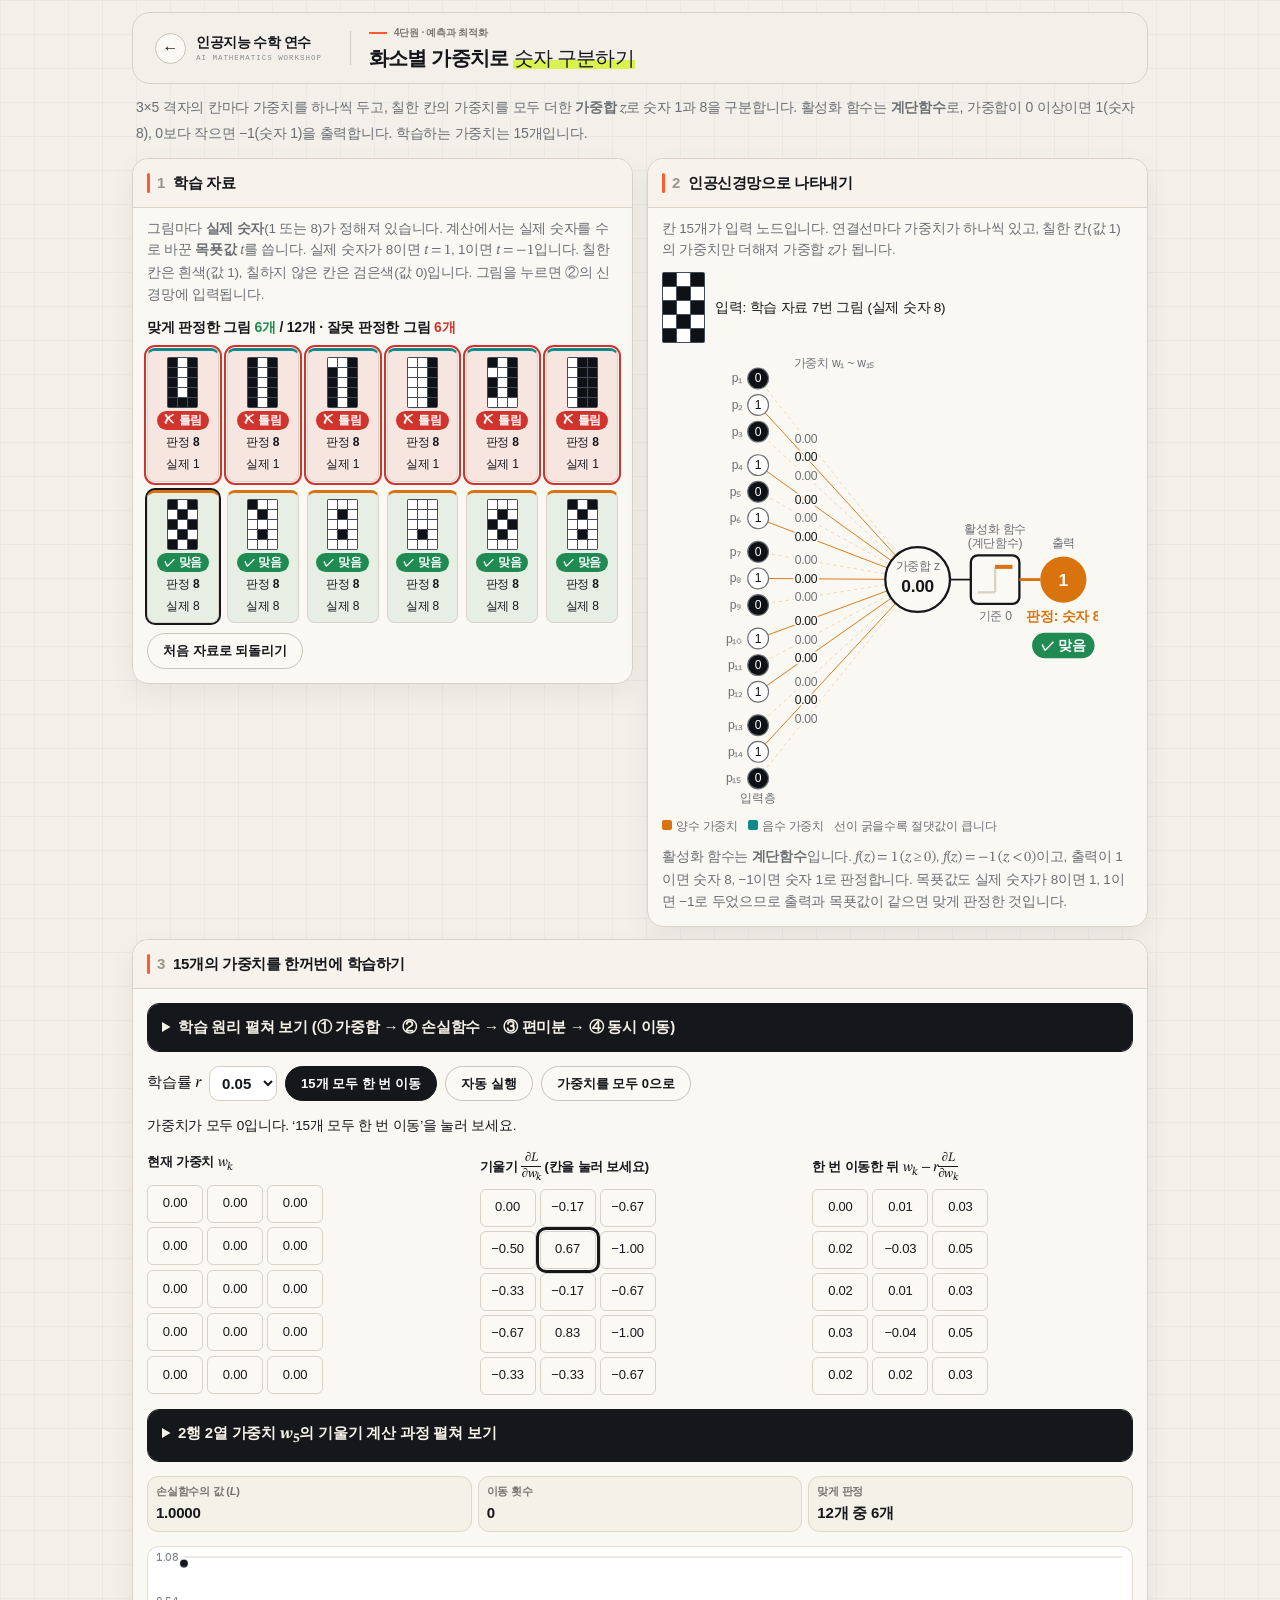
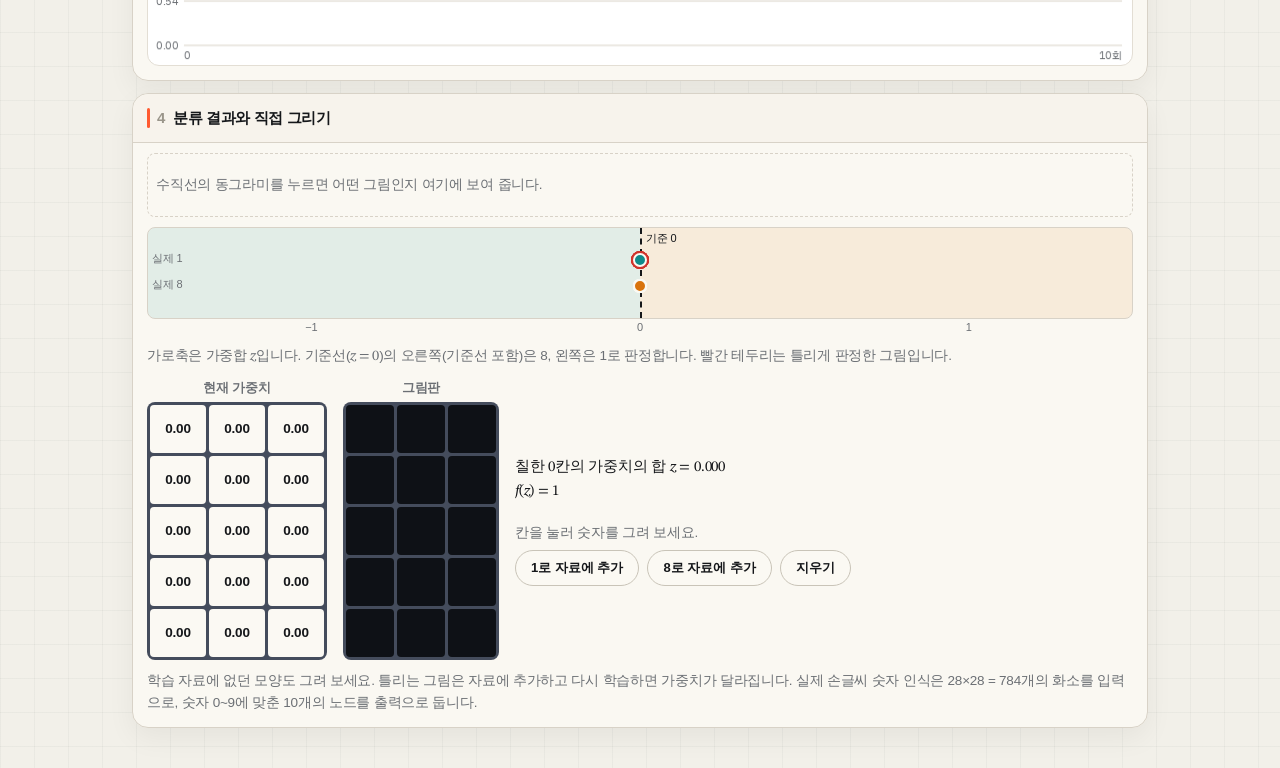
==== commit 35b4e283: "화소별·단어별 가중치: 계단함수를 z ≥ 0이면 1, z < 0이면 −1로 변경 Co-Authored-By: Claude Opus 5.5 <noreply@anthropic.com>" ====
--- a/digit-weights/index.html
+++ b/digit-weights/index.html
@@ -337,7 +337,7 @@
     </div>
   </div>
 </header>
-<p id="intro" class="intro">3×5 격자의 칸마다 가중치를 하나씩 두고, 칠한 칸의 가중치를 모두 더한 <b>가중합</b> <span class="m"><i>z</i></span>로 숫자 1과 8을 구분합니다. 활성화 함수는 <b>계단함수</b>로, 가중합이 0보다 크면 1(숫자 8), 0 이하이면 −1(숫자 1)을 출력합니다. 학습하는 가중치는 15개입니다.</p>
+<p id="intro" class="intro">3×5 격자의 칸마다 가중치를 하나씩 두고, 칠한 칸의 가중치를 모두 더한 <b>가중합</b> <span class="m"><i>z</i></span>로 숫자 1과 8을 구분합니다. 활성화 함수는 <b>계단함수</b>로, 가중합이 0 이상이면 1(숫자 8), 0보다 작으면 −1(숫자 1)을 출력합니다. 학습하는 가중치는 15개입니다.</p>
 
 <div class="cols">
 <section aria-labelledby="h1">
@@ -354,7 +354,7 @@
   <div class="fedinfo" id="fedinfo"></div>
   <div class="netwrap"><svg id="net" viewBox="0 0 346 392" role="img" aria-label="입력 노드 15개, 출력 노드 1개, 계단함수로 이루어진 인공신경망"></svg></div>
   <div class="legend"><span><i style="background:var(--eight)"></i>양수 가중치</span><span><i style="background:var(--one)"></i>음수 가중치</span><span>선이 굵을수록 절댓값이 큽니다</span></div>
-  <p class="note">활성화 함수는 <b>계단함수</b>입니다. <span class="m"><i>f</i>(<i>z</i>) = 1 (<i>z</i> &gt; 0)</span>, <span class="m"><i>f</i>(<i>z</i>) = −1 (<i>z</i> ≤ 0)</span>이고, 출력이 1이면 숫자 8, −1이면 숫자 1로 판정합니다. 목푯값도 실제 숫자가 8이면 1, 1이면 −1로 두었으므로 출력과 목푯값이 같으면 맞게 판정한 것입니다.</p>
+  <p class="note">활성화 함수는 <b>계단함수</b>입니다. <span class="m"><i>f</i>(<i>z</i>) = 1 (<i>z</i> ≥ 0)</span>, <span class="m"><i>f</i>(<i>z</i>) = −1 (<i>z</i> &lt; 0)</span>이고, 출력이 1이면 숫자 8, −1이면 숫자 1로 판정합니다. 목푯값도 실제 숫자가 8이면 1, 1이면 −1로 두었으므로 출력과 목푯값이 같으면 맞게 판정한 것입니다.</p>
 </section>
 </div>
 
@@ -433,7 +433,7 @@
     <div class="track" id="track"></div>
     <div class="axis2 num" id="axis2"></div>
   </div>
-  <p class="note">가로축은 가중합 <span class="m"><i>z</i></span>입니다. 기준선(<span class="m"><i>z</i> = 0</span>)의 오른쪽은 8, 왼쪽(기준선 포함)은 1로 판정합니다. 빨간 테두리는 틀리게 판정한 그림입니다.</p>
+  <p class="note">가로축은 가중합 <span class="m"><i>z</i></span>입니다. 기준선(<span class="m"><i>z</i> = 0</span>)의 오른쪽(기준선 포함)은 8, 왼쪽은 1로 판정합니다. 빨간 테두리는 틀리게 판정한 그림입니다.</p>
   <div class="draw">
     <div class="wmapbox"><div class="wmt">현재 가중치</div><div class="wheat" id="wheat" role="img" aria-label="3×5 가중치 지도"></div></div>
     <div class="wmapbox"><div class="wmt">그림판</div><div class="pad" id="pad" role="group" aria-label="3×5 그림판"></div></div>
@@ -473,7 +473,8 @@
   function sum(a){return a.reduce(function(s,v){return s+v},0)}
   function zOf(c){var s=0;for(var k=0;k<15;k++)s+=cur.W[k]*c[k];return s}
   function target(d){return d.c===8?1:-1}
-  function verdict(c){return zOf(c)>0?8:1}             // 계단함수: z > 0 이면 1(숫자 8), z ≤ 0 이면 −1(숫자 1)
+  function verdict(c){return isOn(zOf(c))?8:1}         // 계단함수: z ≥ 0 이면 1(숫자 8), z < 0 이면 −1(숫자 1)
+  function isOn(z){return z>=-1e-9}                    // 소수 계산 오차로 0이 −0.0000…1이 되는 경우도 0으로 봄
   function loss(){var n=cur.data.length,t=0;cur.data.forEach(function(d){var e=zOf(d.cells)-target(d);t+=e*e});return n?t/n:0}
   function grads(){
     var n=cur.data.length,G=zeros();
@@ -515,7 +516,7 @@
     if(cur.feed!=="pad"&&cur.feed>=cur.data.length)cur.feed=cur.data.length?0:"pad";
     var fromData=cur.feed!=="pad",cells=fromData?cur.data[cur.feed].cells:cur.pad;
     $("fedinfo").innerHTML=mini(cells,-1,true)+'<span>입력: '+(fromData?'학습 자료 '+(cur.feed+1)+'번 그림 (실제 숫자 '+cur.data[cur.feed].c+')':'내가 그린 그림')+'</span>';
-    var ix=52,ox=190,oy=196,r=28,ax=236,aw=42,qx=316,k,edges="",nodes="",z=zOf(cells),is8=z>0,v=is8?8:1;
+    var ix=52,ox=190,oy=196,r=28,ax=236,aw=42,qx=316,k,edges="",nodes="",z=zOf(cells),is8=isOn(z),v=is8?8:1;
     var vc=is8?'var(--eight)':'var(--one)',mx=ax+aw/2;
     for(k=0;k<15;k++){
       var y=22+k*23+Math.floor(k/3)*6,on=cells[k],w=cur.W[k];
@@ -695,7 +696,7 @@
   function renderPad(){
     var btns=$("pad").children,x=sum(cur.pad),z=zOf(cur.pad),v=verdict(cur.pad);
     for(var i=0;i<15;i++){btns[i].classList.toggle("on",!!cur.pad[i]);btns[i].setAttribute("aria-pressed",cur.pad[i]?"true":"false")}
-    $("myCalc").innerHTML='칠한 '+x+'칸의 가중치의 합 <i>z</i> = '+fmt(z,3)+'<br><i>f</i>(<i>z</i>) = '+(z>0?'1':'−1');
+    $("myCalc").innerHTML='칠한 '+x+'칸의 가중치의 합 <i>z</i> = '+fmt(z,3)+'<br><i>f</i>(<i>z</i>) = '+(isOn(z)?'1':'−1');
     $("bars").innerHTML="";
     $("myVerdict").innerHTML=x===0?'<span class="note">칸을 눌러 숫자를 그려 보세요.</span>':'판정 <span class="pill d'+v+'">'+v+'</span>';
   }
